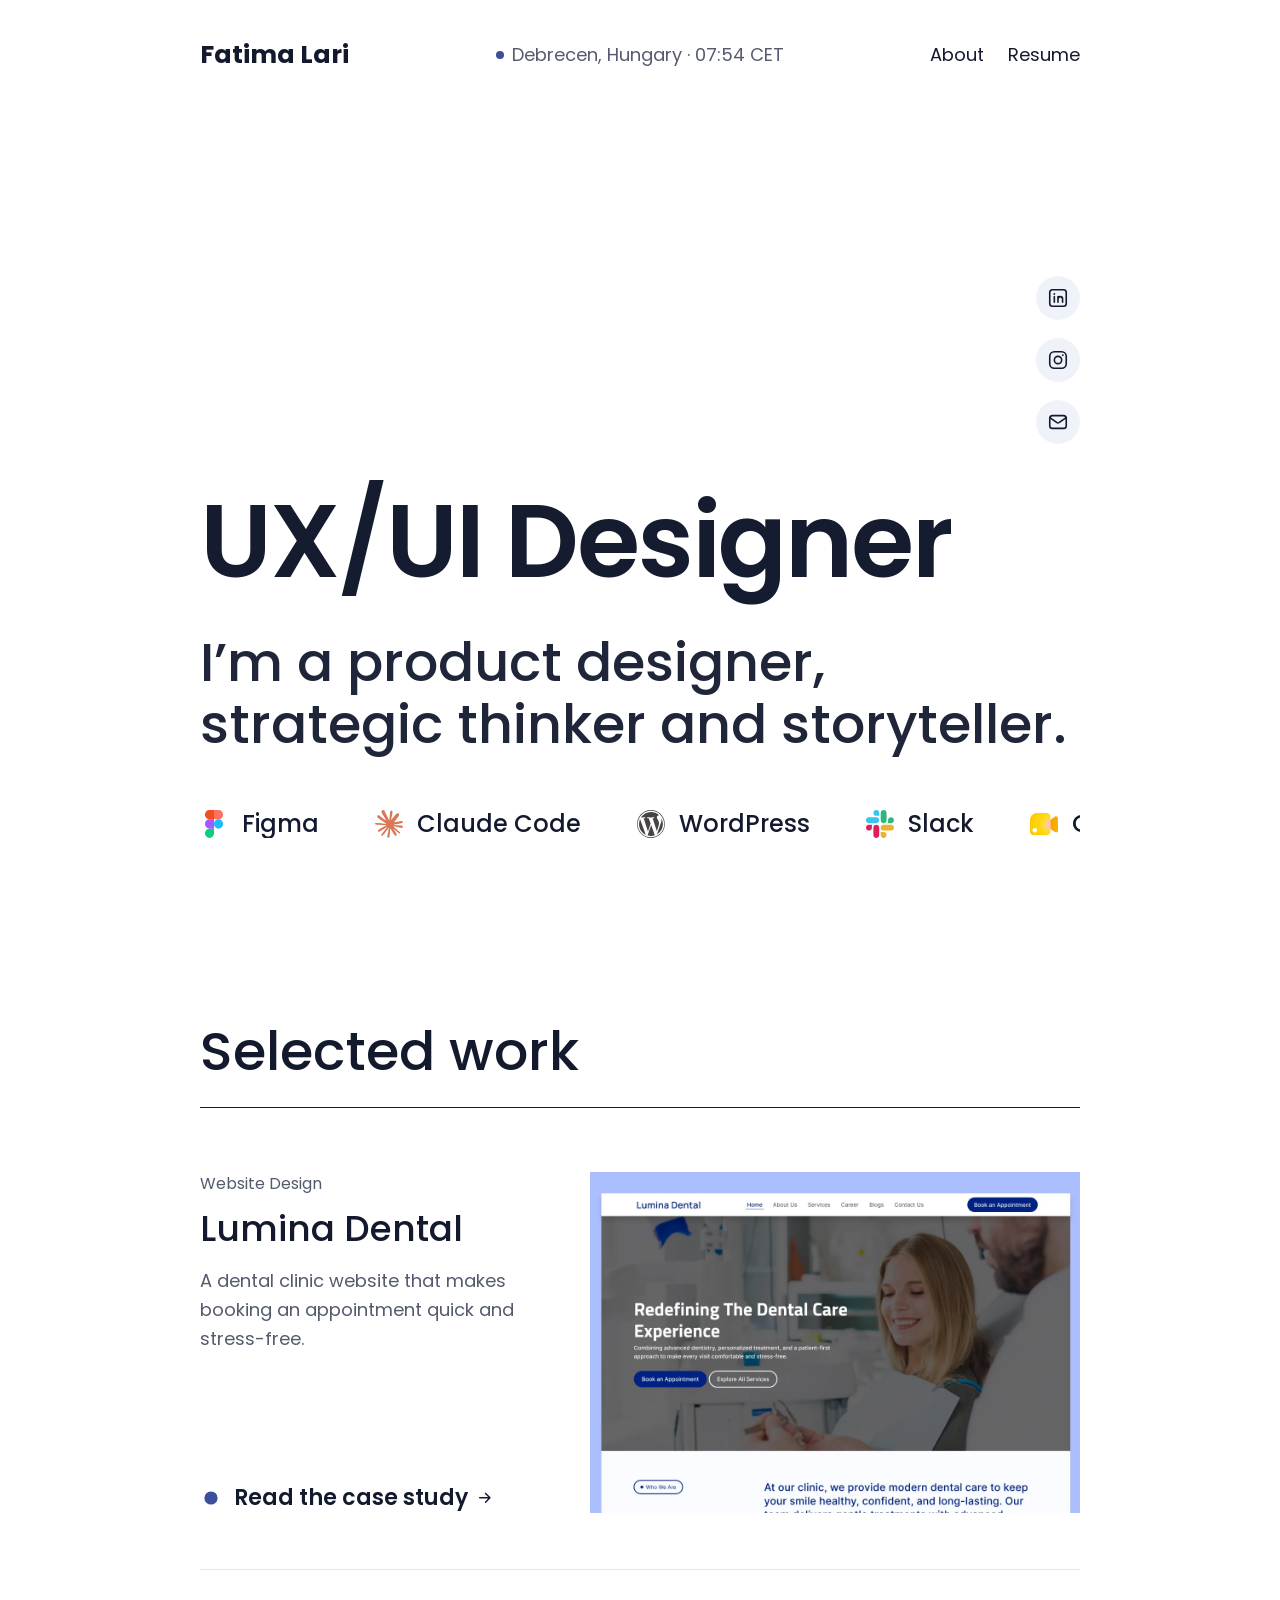
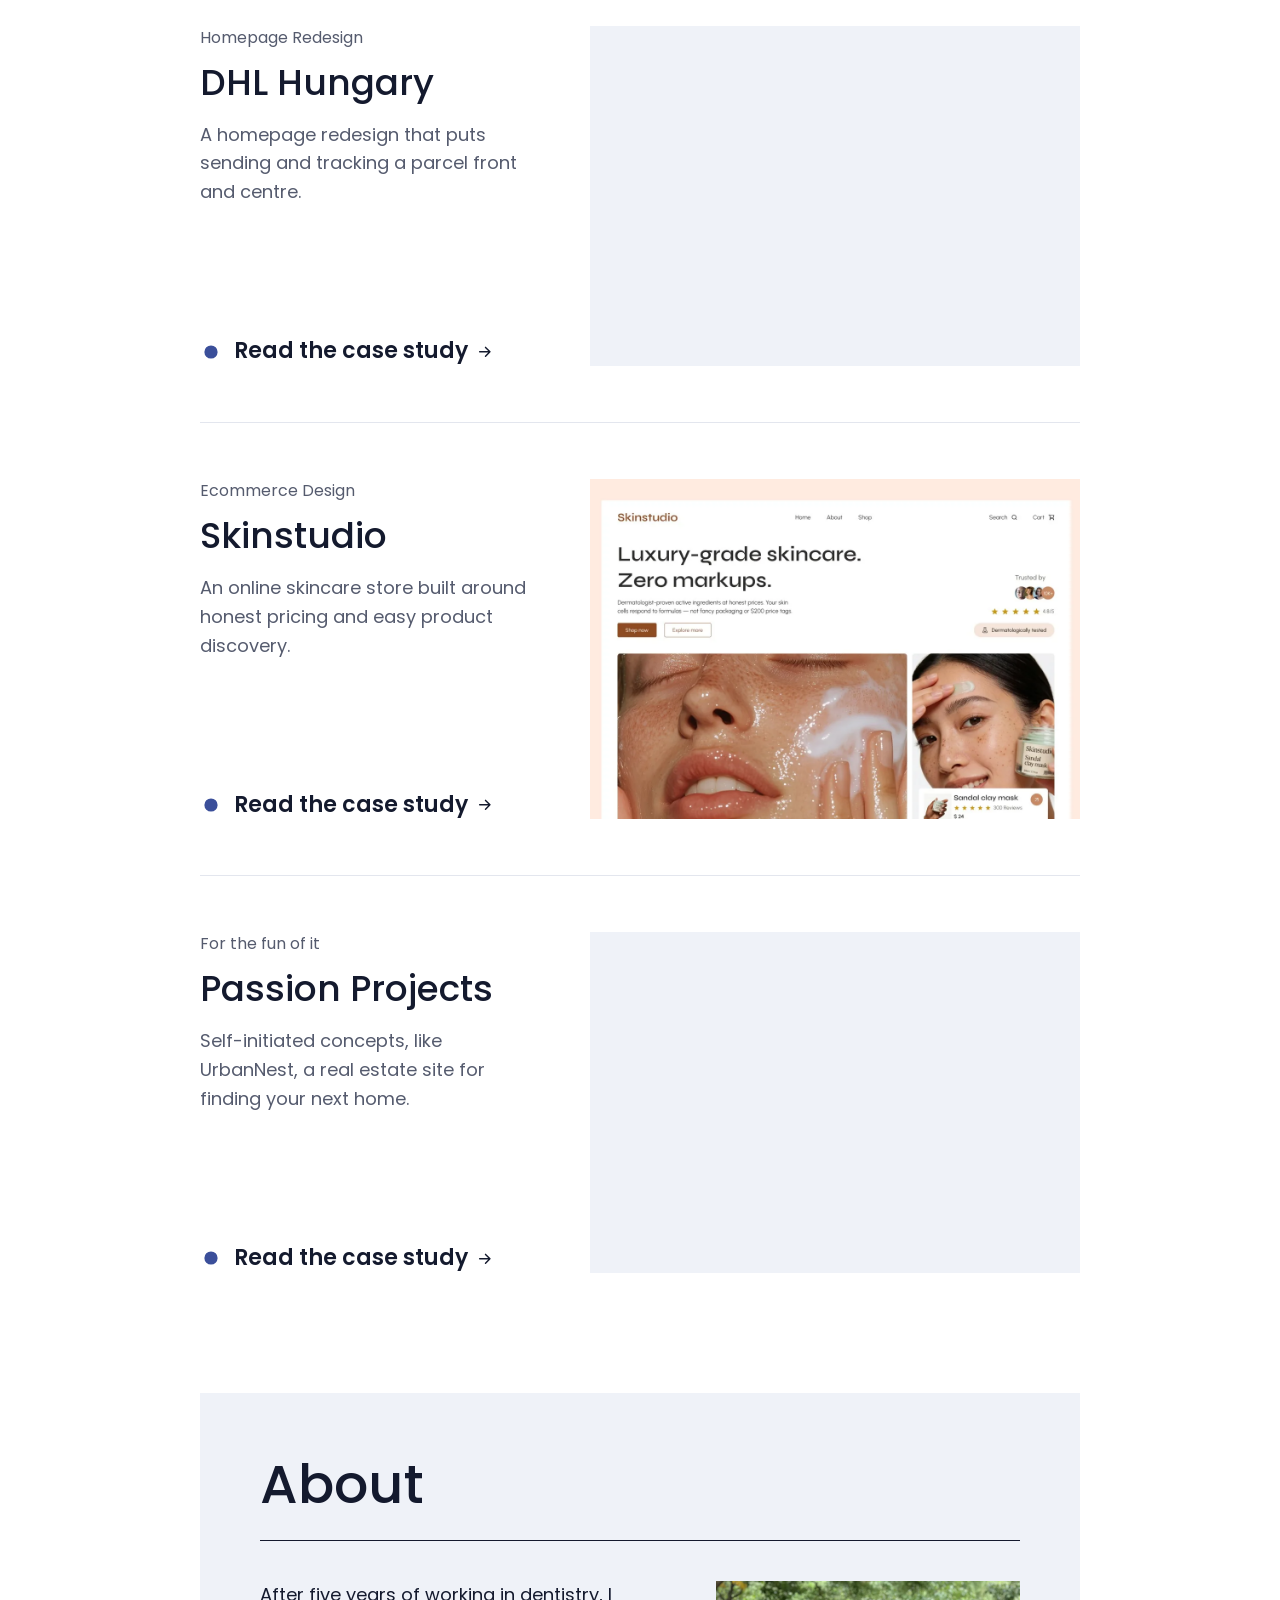
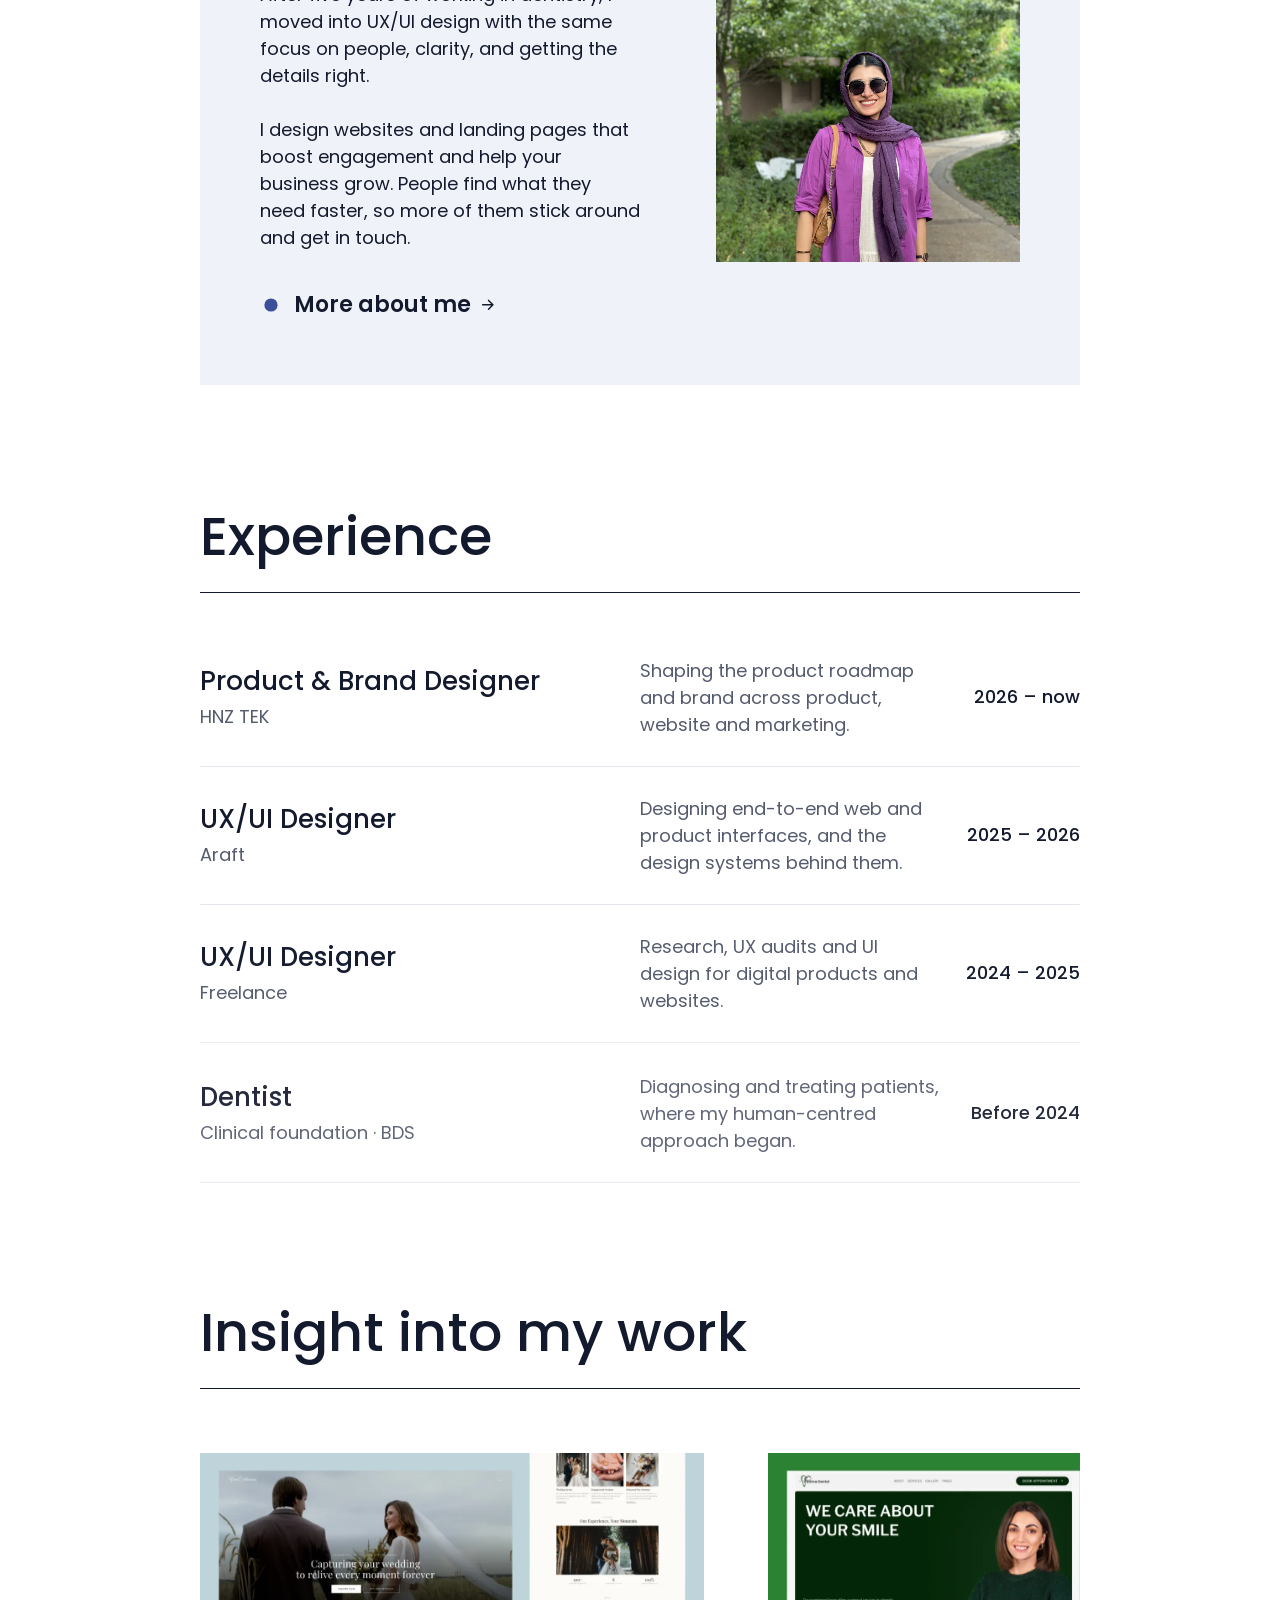
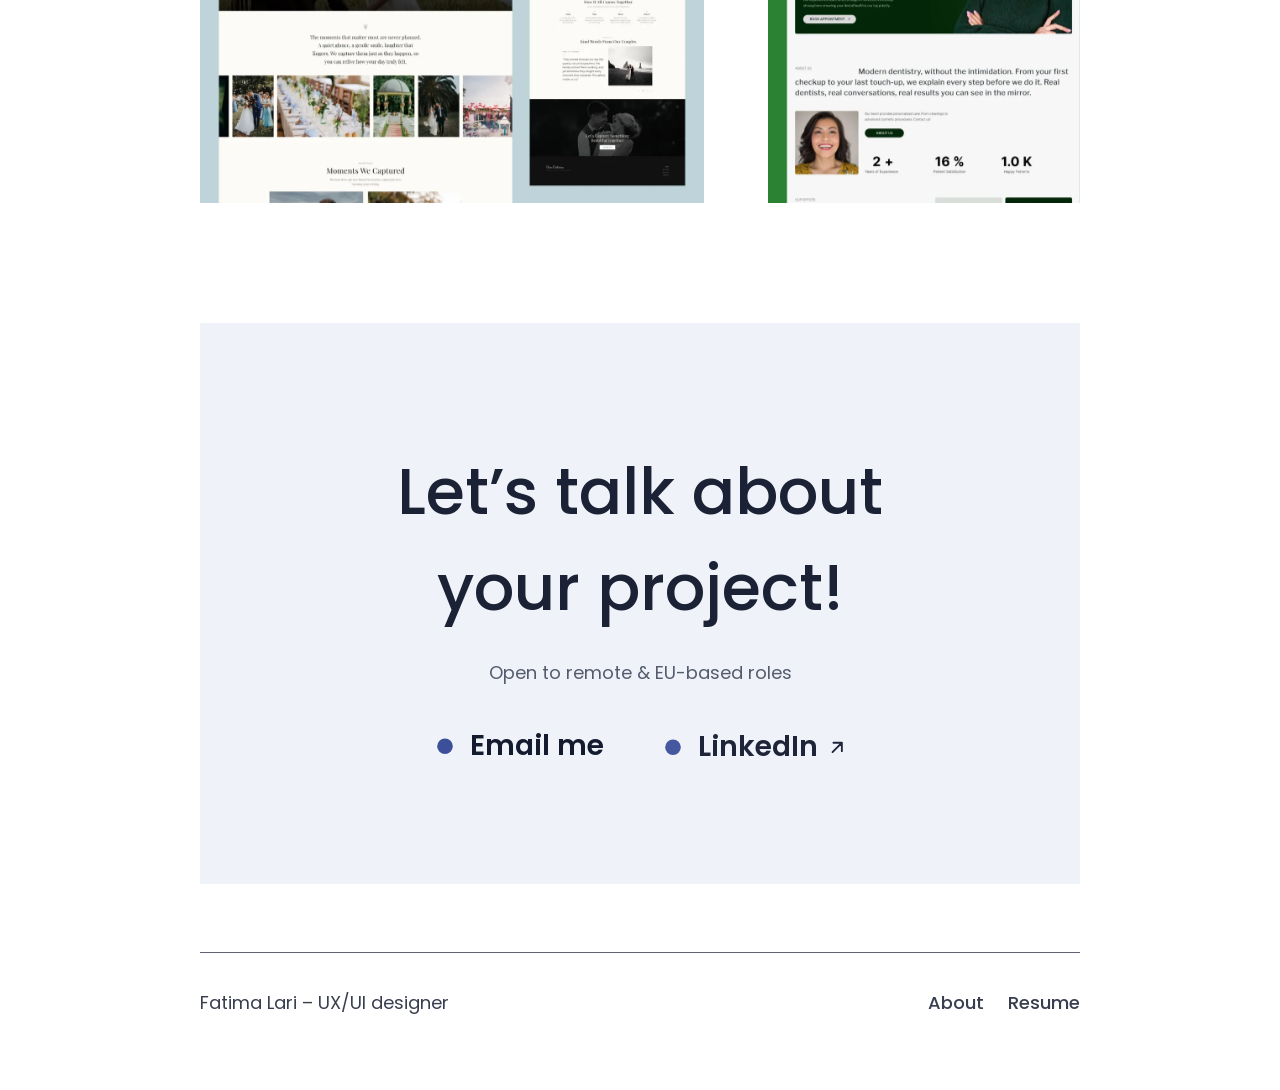
==== index.html @ 846fed4f "Calmer motion and clearer CTAs - Text animations removed: the two-colour block reveal is replaced by" ====
<!doctype html>
<html lang="en">
<head>
  <meta charset="utf-8">
  <meta name="viewport" content="width=device-width, initial-scale=1">
  <title>Fatima Lari — UX/UI Designer</title>
  <meta name="description" content="Fatima Lari is a UX/UI designer based in Debrecen, Hungary.">
  <link rel="preload" href="fonts/poppins-latin-500-normal.woff2" as="font" type="font/woff2" crossorigin>
  <link rel="stylesheet" href="css/tokens.css?v=101">
  <link rel="stylesheet" href="css/main.css?v=101">
  <script>
    /* Show the preloader once per visit, and never for reduced-motion users */
    (function () {
      var seen = false;
      try { seen = sessionStorage.getItem("preloader-seen") === "1"; } catch (e) {}
      var reduce = window.matchMedia("(prefers-reduced-motion: reduce)").matches;
      if (!seen && !reduce) document.documentElement.classList.add("is-loading");
      if (!reduce) document.documentElement.classList.add("motion");
    })();
    /* Lets iOS Safari show :active (tap) states */
    document.addEventListener("touchstart", function () {}, { passive: true });
  </script>
  <script src="js/preloader.js?v=101" defer></script>
  <script src="js/vendor/gsap.min.js?v=101" defer></script>
  <script src="js/vendor/ScrollTrigger.min.js?v=101" defer></script>
  <script src="js/motion.js?v=101" defer></script>
  <script src="js/social.js?v=101" defer></script>
  <script src="js/buttons.js?v=101" defer></script>
  <script src="js/clock.js?v=101" defer></script>
  <script src="js/menu.js?v=101" defer></script>
  <script src="js/header.js?v=101" defer></script>
</head>
<body>
  <div class="preloader" aria-hidden="true">
    <div class="preloader__center">
      <span class="preloader__title">Fatima Lari – <span class="nowrap">UX/UI Designer</span></span>
      <span class="preloader__count">0%</span>
    </div>
    <span class="preloader__bar"><span class="preloader__bar-fill"></span></span>
  </div>

  <header class="site-header">
    <a class="site-header__logo" href="./">Fatima Lari</a>
    <p class="site-header__loc"><span>Debrecen, Hungary<span class="js-local-time"></span></span></p>
    <nav class="site-header__nav" aria-label="Main">
      <a href="about.html">About</a>
      <a href="resume.html">Resume</a>
    </nav>
    <button class="menu-toggle" type="button" aria-expanded="false" aria-controls="menu-drawer" aria-label="Open menu">
      <span class="menu-toggle__bar"></span>
      <span class="menu-toggle__bar"></span>
    </button>
  </header>

  <!-- Phone menu: a drawer that slides in from the right (js/menu.js) -->
  <div class="drawer" id="menu-drawer" hidden>
    <div class="drawer__backdrop" data-close-menu></div>
    <div class="drawer__panel" role="dialog" aria-modal="true" aria-label="Menu">
      <button class="drawer__close" type="button" aria-label="Close menu" data-close-menu>
        <svg viewBox="0 0 24 24" fill="none" stroke="currentColor" stroke-width="1.75" stroke-linecap="round" aria-hidden="true"><path d="M6 6l12 12M18 6L6 18"/></svg>
      </button>
      <nav aria-label="Mobile">
        <ul class="drawer__links">
          <li><a href="about.html">About</a></li>
          <li><a href="resume.html">Resume</a></li>
        </ul>
      </nav>
    </div>
  </div>

  <main>
    <section class="hero" aria-label="Introduction">
      <div class="hero__content">
        <div class="hero__head">
          <h1 class="hero__title"><span class="visually-hidden">Fatima Lari, </span><span class="hero__line">UX/UI Designer</span></h1>
          <p class="hero__subtitle"><span class="hero__line">I’m a product designer, strategic thinker and storyteller.</span></p>
        </div>
        <!-- Tools strip: four identical groups scroll left in a loop
             (css/main.css); only the first is read by screen readers.
             Full-colour logos: SVG Logos via Iconify (CC0). -->
        <div class="tools">
          <div class="tools__track">
            <ul class="tools__group" aria-label="Tools I use">
              <li class="tools__item"><img class="tools__logo" src="images/logos/figma.svg" alt="" width="28" height="28">Figma</li>
              <li class="tools__item"><img class="tools__logo" src="images/logos/claude.svg" alt="" width="28" height="28">Claude Code</li>
              <li class="tools__item"><img class="tools__logo" src="images/logos/wordpress.svg" alt="" width="28" height="28">WordPress</li>
              <li class="tools__item"><img class="tools__logo" src="images/logos/slack.svg" alt="" width="28" height="28">Slack</li>
              <li class="tools__item"><img class="tools__logo" src="images/logos/google-meet.svg" alt="" width="28" height="28">Google Meet</li>
            </ul>
            <ul class="tools__group" aria-hidden="true">
              <li class="tools__item"><img class="tools__logo" src="images/logos/figma.svg" alt="" width="28" height="28">Figma</li>
              <li class="tools__item"><img class="tools__logo" src="images/logos/claude.svg" alt="" width="28" height="28">Claude Code</li>
              <li class="tools__item"><img class="tools__logo" src="images/logos/wordpress.svg" alt="" width="28" height="28">WordPress</li>
              <li class="tools__item"><img class="tools__logo" src="images/logos/slack.svg" alt="" width="28" height="28">Slack</li>
              <li class="tools__item"><img class="tools__logo" src="images/logos/google-meet.svg" alt="" width="28" height="28">Google Meet</li>
            </ul>
            <ul class="tools__group" aria-hidden="true">
              <li class="tools__item"><img class="tools__logo" src="images/logos/figma.svg" alt="" width="28" height="28">Figma</li>
              <li class="tools__item"><img class="tools__logo" src="images/logos/claude.svg" alt="" width="28" height="28">Claude Code</li>
              <li class="tools__item"><img class="tools__logo" src="images/logos/wordpress.svg" alt="" width="28" height="28">WordPress</li>
              <li class="tools__item"><img class="tools__logo" src="images/logos/slack.svg" alt="" width="28" height="28">Slack</li>
              <li class="tools__item"><img class="tools__logo" src="images/logos/google-meet.svg" alt="" width="28" height="28">Google Meet</li>
            </ul>
            <ul class="tools__group" aria-hidden="true">
              <li class="tools__item"><img class="tools__logo" src="images/logos/figma.svg" alt="" width="28" height="28">Figma</li>
              <li class="tools__item"><img class="tools__logo" src="images/logos/claude.svg" alt="" width="28" height="28">Claude Code</li>
              <li class="tools__item"><img class="tools__logo" src="images/logos/wordpress.svg" alt="" width="28" height="28">WordPress</li>
              <li class="tools__item"><img class="tools__logo" src="images/logos/slack.svg" alt="" width="28" height="28">Slack</li>
              <li class="tools__item"><img class="tools__logo" src="images/logos/google-meet.svg" alt="" width="28" height="28">Google Meet</li>
            </ul>
          </div>
        </div>
      </div>

      <!-- Social links: hover bubbles show the handle / address. On desktop, clicking the email icon
           copies the address in data-email. -->
      <ul class="social" aria-label="Social media">
        <li>
          <a class="social__link" href="https://www.linkedin.com/in/fatimalari" target="_blank" rel="noopener" aria-label="LinkedIn, linkedin.com/in/fatimalari">
            <svg viewBox="0 0 24 24" fill="none" stroke="currentColor" stroke-width="1.75" stroke-linecap="round" stroke-linejoin="round" aria-hidden="true">
              <rect x="3" y="3" width="18" height="18" rx="3"/>
              <path d="M8 10.5v6"/>
              <circle cx="8" cy="7.6" r="1" fill="currentColor" stroke="none"/>
              <path d="M12 16.5v-6M12 13.5c0-1.7 1.1-3 2.5-3s2.5 1 2.5 2.75v3.25"/>
            </svg>
          </a>
          <span class="social__bubble" aria-hidden="true">linkedin.com/in/fatimalari</span>
        </li>
        <li>
          <a class="social__link" href="https://www.instagram.com/uxui.fatima" target="_blank" rel="noopener" aria-label="Instagram, @uxui.fatima">
            <svg viewBox="0 0 24 24" fill="none" stroke="currentColor" stroke-width="1.75" stroke-linecap="round" stroke-linejoin="round" aria-hidden="true">
              <rect x="3" y="3" width="18" height="18" rx="5"/>
              <circle cx="12" cy="12" r="4"/>
              <circle cx="17.25" cy="6.75" r="1" fill="currentColor" stroke="none"/>
            </svg>
          </a>
          <span class="social__bubble" aria-hidden="true">@uxui.fatima</span>
        </li>
        <li>
          <a class="social__link" href="mailto:fatima.lari07@gmail.com" data-email="fatima.lari07@gmail.com" aria-label="Email, fatima.lari07@gmail.com">
            <svg viewBox="0 0 24 24" fill="none" stroke="currentColor" stroke-width="1.75" stroke-linecap="round" stroke-linejoin="round" aria-hidden="true">
              <rect x="3" y="5" width="18" height="14" rx="3"/>
              <path d="m3.5 7.5 7.4 5.2a2 2 0 0 0 2.2 0l7.4-5.2"/>
            </svg>
          </a>
          <span class="social__bubble" aria-hidden="true">fatima.lari07@gmail.com</span>
        </li>
      </ul>

      <!-- Phones: the header has no room, so the location sits under the icons -->
      <p class="hero__loc"><span>Debrecen, Hungary<span class="js-local-time"></span></span></p>
    </section>

    <section class="section work" id="work" aria-labelledby="work-title">
      <h2 class="section-title" id="work-title">Selected work</h2>

      <!-- One project per row: text on the left, cover on the right, thin
           lines between rows. TODO: point each card at its case study. -->
      <ul class="work__list">
        <li class="work__item">
          <a class="work-card" href="#">
            <div class="work-card__text">
              <p class="work-card__category">Website Design</p>
              <h3 class="work-card__title">Lumina Dental</h3>
              <p class="work-card__desc">A dental clinic website that makes booking an appointment quick and stress-free.</p>
              <span class="button work-card__cta"><span class="button__dot" aria-hidden="true"></span><span class="button__label">Read the case study</span><svg class="button__arrow" viewBox="0 0 24 24" fill="none" stroke="currentColor" stroke-width="2" stroke-linecap="round" stroke-linejoin="round" aria-hidden="true"><path d="M5 12h14M13 6l6 6-6 6"/></svg></span>
            </div>
            <div class="work-card__media">
              <picture>
                <source srcset="images/projects/lumina-dental.webp" type="image/webp">
                <img src="images/projects/lumina-dental.jpg" width="1200" height="800" loading="lazy" decoding="async"
                     alt="Lumina Dental website: “Redefining the dental care experience” hero with a smiling patient at the dentist">
              </picture>
            </div>
          </a>
        </li>
        <li class="work__item">
          <a class="work-card" href="#">
            <div class="work-card__text">
              <p class="work-card__category">Homepage Redesign</p>
              <h3 class="work-card__title">DHL Hungary</h3>
              <p class="work-card__desc">A homepage redesign that puts sending and tracking a parcel front and centre.</p>
              <span class="button work-card__cta"><span class="button__dot" aria-hidden="true"></span><span class="button__label">Read the case study</span><svg class="button__arrow" viewBox="0 0 24 24" fill="none" stroke="currentColor" stroke-width="2" stroke-linecap="round" stroke-linejoin="round" aria-hidden="true"><path d="M5 12h14M13 6l6 6-6 6"/></svg></span>
            </div>
            <div class="work-card__media">
              <picture>
                <source srcset="images/projects/dhl-hungary.webp" type="image/webp">
                <img src="images/projects/dhl-hungary.jpg" width="1200" height="800" loading="lazy" decoding="async"
                     alt="DHL Hungary homepage redesign: “Send it anywhere. Track it everywhere.” with a tracking field over a DHL van">
              </picture>
            </div>
          </a>
        </li>
        <li class="work__item">
          <a class="work-card" href="#">
            <div class="work-card__text">
              <p class="work-card__category">Ecommerce Design</p>
              <h3 class="work-card__title">Skinstudio</h3>
              <p class="work-card__desc">An online skincare store built around honest pricing and easy product discovery.</p>
              <span class="button work-card__cta"><span class="button__dot" aria-hidden="true"></span><span class="button__label">Read the case study</span><svg class="button__arrow" viewBox="0 0 24 24" fill="none" stroke="currentColor" stroke-width="2" stroke-linecap="round" stroke-linejoin="round" aria-hidden="true"><path d="M5 12h14M13 6l6 6-6 6"/></svg></span>
            </div>
            <div class="work-card__media">
              <picture>
                <source srcset="images/projects/skinstudio.webp" type="image/webp">
                <img src="images/projects/skinstudio.jpg" width="1200" height="800" loading="lazy" decoding="async"
                     alt="Skinstudio skincare ecommerce homepage: “Luxury-grade skincare. Zero markups.” with product photography">
              </picture>
            </div>
          </a>
        </li>
        <li class="work__item">
          <a class="work-card" href="#">
            <div class="work-card__text">
              <p class="work-card__category">For the fun of it</p>
              <h3 class="work-card__title">Passion Projects</h3>
              <p class="work-card__desc">Self-initiated concepts, like UrbanNest, a real estate site for finding your next home.</p>
              <span class="button work-card__cta"><span class="button__dot" aria-hidden="true"></span><span class="button__label">Read the case study</span><svg class="button__arrow" viewBox="0 0 24 24" fill="none" stroke="currentColor" stroke-width="2" stroke-linecap="round" stroke-linejoin="round" aria-hidden="true"><path d="M5 12h14M13 6l6 6-6 6"/></svg></span>
            </div>
            <div class="work-card__media">
              <picture>
                <source srcset="images/projects/passion-projects.webp" type="image/webp">
                <img src="images/projects/passion-projects.jpg" width="1600" height="1111" loading="lazy" decoding="async"
                     alt="UrbanNest real estate website: homepage with property search, and inner pages with team, FAQ and footer">
              </picture>
            </div>
          </a>
        </li>
      </ul>
    </section>

    <section class="section about" id="about" aria-labelledby="about-title">
      <div class="about__panel">
        <h2 class="section-title" id="about-title">About</h2>

        <div class="about__grid">
          <div class="about__text">
            <p>After five years of working in dentistry, I moved into UX/UI design with the same focus on people, clarity, and getting the details right.</p>
            <p>I design websites and landing pages that boost engagement and help your business grow. People find what they need faster, so more of them stick around and get in touch.</p>
            <a class="button" href="about.html"><span class="button__dot" aria-hidden="true"></span><span class="button__label">More about me</span><svg class="button__arrow" viewBox="0 0 24 24" fill="none" stroke="currentColor" stroke-width="2" stroke-linecap="round" stroke-linejoin="round" aria-hidden="true"><path d="M5 12h14M13 6l6 6-6 6"/></svg></a>
          </div>
          <div class="about__media">
            <picture>
              <source srcset="images/about/fatima-lari.webp" type="image/webp">
              <img src="images/about/fatima-lari.jpg" width="1200" height="1600" loading="lazy" decoding="async"
                   alt="Fatima Lari smiling in sunglasses, a purple shirt and a headscarf, on a leafy garden path">
            </picture>
          </div>
        </div>
      </div>
    </section>

    <section class="section experience" id="experience" aria-labelledby="experience-title">
      <h2 class="section-title" id="experience-title">Experience</h2>

      <!-- One row per role: role and company, a one-line summary, years.
           TODO: real years for Dentist -->
      <ol class="experience__list">
        <li class="experience-row">
          <div>
            <h3 class="experience-row__role">Product &amp; Brand Designer</h3>
            <p class="experience-row__company">HNZ TEK</p>
          </div>
          <p class="experience-row__desc">Shaping the product roadmap and brand across product, website and marketing.</p>
          <p class="experience-row__date">2026 – now</p>
        </li>
        <li class="experience-row">
          <div>
            <h3 class="experience-row__role">UX/UI Designer</h3>
            <p class="experience-row__company">Araft</p>
          </div>
          <p class="experience-row__desc">Designing end-to-end web and product interfaces, and the design systems behind them.</p>
          <p class="experience-row__date">2025 – 2026</p>
        </li>
        <li class="experience-row">
          <div>
            <h3 class="experience-row__role">UX/UI Designer</h3>
            <p class="experience-row__company">Freelance</p>
          </div>
          <p class="experience-row__desc">Research, UX audits and UI design for digital products and websites.</p>
          <p class="experience-row__date">2024 – 2025</p>
        </li>
        <li class="experience-row">
          <div>
            <h3 class="experience-row__role">Dentist</h3>
            <p class="experience-row__company">Clinical foundation · BDS</p>
          </div>
          <p class="experience-row__desc">Diagnosing and treating patients, where my human-centred approach began.</p>
          <p class="experience-row__date">Before 2024</p>
        </li>
      </ol>
    </section>

    <section class="section insights" id="insights" aria-labelledby="insights-title">
      <h2 class="section-title" id="insights-title">Insight into my work</h2>

      <!-- Marquee: the second group repeats the first so the loop is seamless;
           keep both groups identical (the copy has empty alt text). -->
      <div class="marquee">
        <div class="marquee__track">
          <ul class="marquee__group">
            <li class="marquee__item">
              <picture>
                <source srcset="images/insights/vow-collections.webp" type="image/webp">
                <img src="images/insights/vow-collections.jpg" width="1200" height="833" loading="lazy" decoding="async" alt="Vow Collections wedding photography website: hero, gallery strip and services">
              </picture>
            </li>
            <li class="marquee__item">
              <picture>
                <source srcset="images/insights/fatima-dental.webp" type="image/webp">
                <img src="images/insights/fatima-dental.jpg" width="1200" height="833" loading="lazy" decoding="async" alt="Fatima Dental clinic website: “We care about your smile” hero, about, FAQ and booking form">
              </picture>
            </li>
            <li class="marquee__item">
              <picture>
                <source srcset="images/insights/jorneo.webp" type="image/webp">
                <img src="images/insights/jorneo.jpg" width="1200" height="833" loading="lazy" decoding="async" alt="Jorneo travel website: “Skardu awaits” mountain hero, packages, testimonials and FAQ">
              </picture>
            </li>
            <li class="marquee__item">
              <picture>
                <source srcset="images/insights/solera.webp" type="image/webp">
                <img src="images/insights/solera.jpg" width="1200" height="833" loading="lazy" decoding="async" alt="Solera solar energy website: hero, stats, features and newsletter footer">
              </picture>
            </li>
          </ul>
          <ul class="marquee__group" aria-hidden="true">
            <li class="marquee__item">
              <picture>
                <source srcset="images/insights/vow-collections.webp" type="image/webp">
                <img src="images/insights/vow-collections.jpg" width="1200" height="833" loading="lazy" decoding="async" alt="">
              </picture>
            </li>
            <li class="marquee__item">
              <picture>
                <source srcset="images/insights/fatima-dental.webp" type="image/webp">
                <img src="images/insights/fatima-dental.jpg" width="1200" height="833" loading="lazy" decoding="async" alt="">
              </picture>
            </li>
            <li class="marquee__item">
              <picture>
                <source srcset="images/insights/jorneo.webp" type="image/webp">
                <img src="images/insights/jorneo.jpg" width="1200" height="833" loading="lazy" decoding="async" alt="">
              </picture>
            </li>
            <li class="marquee__item">
              <picture>
                <source srcset="images/insights/solera.webp" type="image/webp">
                <img src="images/insights/solera.jpg" width="1200" height="833" loading="lazy" decoding="async" alt="">
              </picture>
            </li>
          </ul>
        </div>
      </div>
    </section>
  </main>

  <footer class="site-footer" id="contact">
    <div class="site-footer__panel">
      <div class="contact">
        <h2 class="contact__title">Let’s talk about <span class="nowrap">your project!</span></h2>
        <p class="contact__note">Open to remote &amp; EU-based roles</p>
        <div class="contact__actions">
          <a class="button" href="mailto:fatima.lari07@gmail.com"><span class="button__dot" aria-hidden="true"></span><span class="button__label">Email me</span></a>
          <a class="button" href="https://www.linkedin.com/in/fatimalari" target="_blank" rel="noopener"><span class="button__dot" aria-hidden="true"></span><span class="button__label">LinkedIn</span><svg class="button__arrow button__arrow--out" viewBox="0 0 24 24" fill="none" stroke="currentColor" stroke-width="2" stroke-linecap="round" stroke-linejoin="round" aria-hidden="true"><path d="M7 17L17 7M8 7h9v9"/></svg></a>
        </div>
      </div>
    </div>

    <div class="site-footer__bar">
      <p class="site-footer__name">Fatima Lari – UX/UI designer</p>
      <nav class="site-footer__nav" aria-label="Footer">
        <a href="about.html">About</a>
        <a href="resume.html">Resume</a>
      </nav>
    </div>
  </footer>
</body>
</html>
---- css/tokens.css ----
/* Design tokens — Fatima Lari portfolio */

/* Poppins, self-hosted (SIL OFL, see fonts/OFL.txt) */
@font-face { font-family: "Poppins"; font-style: normal; font-weight: 400; font-display: swap; src: url("../fonts/poppins-latin-400-normal.woff2") format("woff2"); }
@font-face { font-family: "Poppins"; font-style: normal; font-weight: 500; font-display: swap; src: url("../fonts/poppins-latin-500-normal.woff2") format("woff2"); }
@font-face { font-family: "Poppins"; font-style: normal; font-weight: 600; font-display: swap; src: url("../fonts/poppins-latin-600-normal.woff2") format("woff2"); }
@font-face { font-family: "Poppins"; font-style: normal; font-weight: 700; font-display: swap; src: url("../fonts/poppins-latin-700-normal.woff2") format("woff2"); }
:root {
  /* Colour */
  --color-primary: #ffffff;        /* main background */
  --color-secondary: #eff2f8;      /* alternate section / card background (pale navy tint) */
  --color-accent: #3b4f9a;         /* brand accent (ink navy): dots, fills, highlights */
  --color-accent-strong: #1e2a5a;  /* deep ink navy for text, links and bubbles (13.7:1 on white) */
  --color-text: #141a2e;           /* headings & primary text (navy-tinted near-black) */
  --color-text-muted: #555b6e;     /* secondary text (6.8:1 on white) */
  --color-border: #e3e6ee;

  /* Typography */
  --font-family: "Poppins", system-ui, -apple-system, "Segoe UI", sans-serif;
  --weight-regular: 400;
  --weight-medium: 500;
  --weight-semibold: 600;
  --weight-bold: 700;

  --h1-size: 40px;
  --h2-size: 34px;
  --h3-size: 26px;
  --text-primary-size: 17px;
  --text-secondary-size: 15px;
  --label-size: 14px;

  /* Layout */
  --container-max: 1280px;
  --gutter: 16px;
  --measure: 65ch;
}

@media (min-width: 768px) {
  :root {
    --h1-size: 64px;
    --h2-size: 54px;
    --h3-size: 36px;
    --text-primary-size: 18px;
    --text-secondary-size: 16px;
    --gutter: 80px;
  }
}

/* Desktop: 200px side margins across the homepage. The content stops
   growing at 1360px wide (from a 1760px screen up), so on big monitors it
   stays centred and the margins widen instead. */
@media (min-width: 1200px) {
  :root {
    --content-max: 1360px;
    --gutter: max(200px, (100vw - var(--content-max)) / 2);
  }
}

/* Base type styles */
body {
  margin: 0;
  background: var(--color-primary);
  color: var(--color-text);
  font-family: var(--font-family);
  font-size: var(--text-primary-size);
  font-weight: var(--weight-regular);
  line-height: 1.6;
  -webkit-font-smoothing: antialiased;
}

h1, .h1 { font-size: var(--h1-size); font-weight: var(--weight-medium); line-height: 1.1;  letter-spacing: 0; margin: 0; }
h2, .h2 { font-size: var(--h2-size); font-weight: var(--weight-medium); line-height: 1.15; letter-spacing: 0; margin: 0; }
h3, .h3 { font-size: var(--h3-size); font-weight: var(--weight-medium); line-height: 1.25; letter-spacing: 0; margin: 0; }

.text-secondary {
  font-size: var(--text-secondary-size);
  line-height: 1.55;
  color: var(--color-text-muted);
}

.label {
  font-size: var(--label-size);
  font-weight: var(--weight-medium);
  text-transform: uppercase;
  letter-spacing: 0.08em;
}

a { color: var(--color-accent-strong); }
::selection { background: var(--color-accent); color: #fff; }
---- css/main.css ----
*, *::before, *::after { box-sizing: border-box; }

/* Header */
/* Fixed header (js/header.js): at the top of the page it sits on the
   hero as before; scrolling down past the top slides it away, scrolling
   up brings it back on a white bar so the nav is always one flick away */
.site-header {
  position: fixed;
  inset: 0 0 auto;
  z-index: 50;
  display: flex;
  align-items: center;
  justify-content: space-between;
  padding: 42px var(--gutter);
  background: transparent;
  transition: transform 0.4s cubic-bezier(0.22, 1, 0.36, 1),
              padding 0.3s ease, background-color 0.3s ease, box-shadow 0.3s ease;
}

.site-header.is-scrolled {
  padding-top: 20px;
  padding-bottom: 20px;
  background: var(--color-primary);
  box-shadow: 0 1px 0 var(--color-border);
}

.site-header.is-hidden { transform: translateY(-100%); }

@media (prefers-reduced-motion: reduce) {
  .site-header { transition: none; }
}

.site-header__logo {
  font-size: 25px;
  font-weight: var(--weight-bold);
  line-height: 1;
  color: var(--color-text);
  text-decoration: none;
}

/* Location (and local time, js/clock.js) centred in the header */
.site-header__loc {
  position: absolute;
  left: 50%;
  transform: translateX(-50%);
  display: flex;
  align-items: center;
  gap: 8px;
  margin: 0;
  font-size: var(--text-primary-size);
  line-height: 1;
  white-space: nowrap;
  color: var(--color-text-muted);
}

.site-header__loc::before,
.hero__loc::before {
  content: "";
  flex: none;
  width: 8px;
  height: 8px;
  border-radius: 50%;
  background: var(--color-accent);
}

.hero__loc { display: none; }

.site-header__nav {
  display: flex;
  gap: 24px;
}

.site-header__nav a {
  position: relative; /* holds the hover underline */
  display: inline-block;
  font-size: var(--text-primary-size);
  line-height: 1;
  color: var(--color-text);
  text-decoration: none;
}

/* Hover / focus: a navy line slides in under the link from left to
   right, like the buttons; the text itself doesn't change */
.site-header__nav a::after {
  content: "";
  position: absolute;
  left: 0;
  right: 0;
  bottom: -6px;
  height: 2px;
  background: var(--color-accent-strong);
  transform: scaleX(0);
  transform-origin: left center;
  transition: transform 0.45s cubic-bezier(0.22, 1, 0.36, 1);
}

.site-header__nav a:focus-visible::after,
.site-header__nav a[aria-current="page"]::after { transform: scaleX(1); }

@media (hover: hover) {
  .site-header__nav a:hover::after { transform: scaleX(1); }
}


.site-header a:focus-visible {
  outline: 2px solid var(--color-accent);
  outline-offset: 4px;
  border-radius: 2px;
}

/* Phone menu button (two lines) and the drawer it opens */
.menu-toggle {
  display: none;
  flex-direction: column;
  justify-content: center;
  align-items: flex-end;
  gap: 6px;
  width: 44px;
  height: 44px;
  margin-right: -10px; /* the bars line up with the page margin */
  padding: 10px;
  border: 0;
  background: none;
  color: var(--color-text);
  cursor: pointer;
  -webkit-tap-highlight-color: transparent;
}

.menu-toggle__bar {
  display: block;
  width: 24px;
  height: 2px;
  border-radius: 2px;
  background: currentColor;
}

.menu-toggle__bar + .menu-toggle__bar { width: 16px; }

.menu-toggle:focus-visible,
.drawer__close:focus-visible,
.drawer__links a:focus-visible {
  outline: 2px solid var(--color-accent);
  outline-offset: 2px;
  border-radius: 2px;
}

.drawer {
  position: fixed;
  inset: 0;
  z-index: 100;
}

.drawer[hidden] { display: none; }

.drawer__backdrop {
  position: absolute;
  inset: 0;
  background: rgba(20, 26, 46, 0.4);
  opacity: 0;
  transition: opacity 0.3s ease;
}

.drawer__panel {
  position: absolute;
  top: 0;
  right: 0;
  bottom: 0;
  display: flex;
  flex-direction: column;
  width: min(80vw, 340px);
  padding: 14px var(--gutter) 40px 32px;
  background: var(--color-primary);
  transform: translateX(100%);
  transition: transform 0.4s cubic-bezier(0.22, 1, 0.36, 1);
}

.drawer.is-open .drawer__backdrop { opacity: 1; }
.drawer.is-open .drawer__panel { transform: none; }

.drawer__close {
  align-self: flex-end;
  display: grid;
  place-items: center;
  width: 44px;
  height: 44px;
  margin-right: -10px;
  padding: 0;
  border: 0;
  background: none;
  color: var(--color-text);
  cursor: pointer;
}

.drawer__close svg { width: 24px; height: 24px; }

.drawer__links {
  display: flex;
  flex-direction: column;
  gap: 20px;
  margin: 48px 0 0;
  padding: 0;
  list-style: none;
}

.drawer__links a {
  font-size: var(--h2-size);
  font-weight: var(--weight-medium);
  line-height: 1.15;
  color: var(--color-text);
  text-decoration: none;
}

.drawer__links a[aria-current="page"],
.drawer__links a:active { color: var(--color-accent-strong); }

html.menu-open { overflow: hidden; } /* no page scrolling behind the drawer */

@media (prefers-reduced-motion: reduce) {
  .drawer__backdrop,
  .drawer__panel { transition: none; }
}

/* Hero */
.hero {
  position: relative;
  min-height: 100vh;
  min-height: 100svh;
  display: flex;
  align-items: flex-end;
  padding: 120px var(--gutter) 62px;
}

.hero__content { flex: 1; min-width: 0; } /* lets the tools strip clip instead of widening the page */

/* Big display title, then a subtitle in the section-heading style (H2) */
.hero__head {
  display: flex;
  flex-wrap: wrap;
  align-items: flex-end;
  justify-content: space-between;
  gap: 32px;
}

.hero__title {
  flex: 0 0 100%;
  margin: 0;
  /* up to 128px, scaled down so it stays on one line and clear of the
     social icons on the right (desktop) */
  font-size: min(128px, calc((100vw - 2 * var(--gutter) - var(--title-clear, 120px)) / 7.4));
  font-weight: var(--weight-semibold);
  line-height: 1.1;
  letter-spacing: -0.02em;
}

.hero__subtitle {
  max-width: 17.5em; /* wraps after "strategic", as in the design */
  margin: 0;
  font-size: var(--h2-size);
  font-weight: var(--weight-medium);
  line-height: 1.15;
}

.hero__line { display: block; }

/* Tools strip under the headline: logos and names scrolling left in a
   loop. The track holds four identical groups, so moving it a quarter of
   its width lands exactly where it started. Like the Insights marquee,
   it is clipped exactly at the page margins. */
.tools {
  --tools-gap: 56px;
  margin-top: 56px;
  overflow: hidden;
}

.tools__track {
  display: flex;
  width: max-content;
  animation: tools-scroll 24s linear infinite;
}

.tools__group {
  display: flex;
  gap: var(--tools-gap);
  margin: 0;
  padding: 0 var(--tools-gap) 0 0; /* even gap where the groups meet */
  list-style: none;
}

.tools__item {
  display: flex;
  align-items: center;
  gap: 14px;
  font-size: 24px;
  font-weight: var(--weight-medium);
  line-height: 1;
  white-space: nowrap;
  color: var(--color-text);
}

/* the brands' full-colour logos */
.tools__logo {
  flex: none;
  width: 28px;
  height: 28px;
  object-fit: contain;
}

@keyframes tools-scroll {
  to { transform: translateX(-25%); }
}

/* No auto-motion for people who turn animations off: one static row */
@media (prefers-reduced-motion: reduce) {
  .tools__track { width: auto; animation: none; }
  .tools__group { flex-wrap: wrap; row-gap: 20px; padding: 0; }
  .tools__group[aria-hidden="true"] { display: none; }
}

@media (max-width: 767px) {
  .tools { --tools-gap: 36px; margin-top: 32px; }
  .tools__item { gap: 10px; font-size: 18px; }
  .tools__logo { width: 22px; height: 22px; }
}

/* Social links: outline logos in 44px secondary-colour circles stacked on the right, centred at 40% of the hero */
.social {
  --tile: 44px;
  --tile-gap: 18px;
  position: absolute;
  right: var(--gutter);
  top: calc(40% - (3 * var(--tile) + 2 * var(--tile-gap)) / 2); /* 3 circles */
  display: flex;
  flex-direction: column;
  gap: var(--tile-gap);
  margin: 0;
  padding: 0;
  list-style: none;
}

.social__link {
  display: grid;
  place-items: center;
  width: var(--tile);
  height: var(--tile);
  color: var(--color-text);
  background: var(--color-secondary);
  border-radius: 50%;
  -webkit-tap-highlight-color: transparent;
  transition: color 0.2s ease, background-color 0.2s ease;
}

.social__link svg {
  display: block;
  width: var(--glyph, 22px);
  height: var(--glyph, 22px);
  stroke-width: var(--glyph-stroke, 1.75);
}

/* Purple on hover (desktop) and while tapped (touch screens) */
.social__link:active,
.social__link:focus-visible {
  color: #fff;
  background: var(--color-accent);
}

@media (hover: hover) {
  .social__link:hover {
    color: #fff;
    background: var(--color-accent);
  }
}

.social__link:focus-visible {
  outline: 2px solid var(--color-accent-strong);
  outline-offset: 3px;
}

/* Speech bubble with the handle / address, opening to the left of the
   circle on hover or keyboard focus (desktop only; on touch screens a
   tap simply opens the link) */
.social li { position: relative; }

.social__bubble { display: none; }

@media (hover: hover) and (min-width: 768px) {
  .social__bubble {
    position: absolute;
    top: 50%;
    right: calc(100% + 14px);
    display: block;
    padding: 9px 14px;
    border-radius: 10px;
    background: var(--color-accent-strong); /* white text at 6:1 contrast */
    color: #fff;
    font-size: 14px;
    font-weight: var(--weight-medium);
    line-height: 1.2;
    white-space: nowrap;
    pointer-events: none;
    opacity: 0;
    transform: translate(8px, -50%) scale(0.96);
    transform-origin: right center;
    transition: opacity 0.2s ease, transform 0.25s cubic-bezier(0.22, 1, 0.36, 1);
  }

  /* the bubble's tail, pointing at the circle */
  .social__bubble::after {
    content: "";
    position: absolute;
    top: 50%;
    left: 100%;
    margin-top: -6px;
    border: 6px solid transparent;
    border-left-color: var(--color-accent-strong);
  }

  /* a short delay so passing the mouse over the stack doesn't flash every
     bubble; closing is instant. .is-copied keeps it open for "Copied!" */
  .social__link:hover + .social__bubble,
  .social__link:focus-visible + .social__bubble,
  .is-copied .social__bubble {
    opacity: 1;
    transform: translate(0, -50%) scale(1);
    transition-delay: 0.1s;
  }
}

@media (prefers-reduced-motion: reduce) {
  .social__bubble { transition: opacity 0.2s ease; }
}

/* Hidden from view, still read by screen readers */
.visually-hidden {
  position: absolute;
  width: 1px;
  height: 1px;
  overflow: hidden;
  clip-path: inset(50%);
  white-space: nowrap;
}

@media (max-width: 767px) {
  .site-header { padding: 24px var(--gutter); }
  .site-header.is-scrolled { padding-top: 12px; padding-bottom: 12px; }
  /* no room in the phone header: the location moves under the hero icons */
  .site-header__loc { display: none; }
  .hero__loc {
    order: -1;
    display: flex;
    align-items: center;
    gap: 8px;
    margin: 0;
    font-size: var(--text-secondary-size);
    line-height: 1.4;
    color: var(--color-text-muted);
  }
  .site-header__logo { font-size: 20px; }
  .site-header__nav { gap: 16px; }
  /* phones: About and Resume move into the drawer */
  .site-header__nav { display: none; }
  .menu-toggle { display: flex; }

  .hero {
    flex-direction: column;
    align-items: stretch;
    justify-content: flex-end;
    gap: 24px;
    padding: 96px var(--gutter) 40px;
  }
  .hero__content { flex: none; }
  .hero__head { gap: 24px; }
  .hero__title { --title-clear: 0px; } /* icons sit above the title here */

  /* Mobile: 24px logos in 44px circles, in a row above the headline */
  .social {
    order: -1;
    --tile: 44px;
    --tile-gap: 13px;
    --glyph: 24px;
    position: static;
    flex-direction: row;
    justify-content: flex-start;
  }
}

/* Sections (shared) */
.section {
  padding: 120px var(--gutter) 0;
}

main > .section:last-child { padding-bottom: 120px; }

.section-title {
  margin-bottom: 64px;
  padding-bottom: 25px;
  border-bottom: 1px solid var(--color-text);
}

/* Work: one project per row, text (40%) beside a large cover (60%),
   thin lines between rows. The whole row is the link. */
.work__list {
  margin: 0;
  padding: 0;
  list-style: none;
}

.work__item + .work__item {
  margin-top: 56px;
  padding-top: 56px;
  border-top: 1px solid var(--color-border);
}

.work-card {
  display: grid;
  grid-template-columns: 2fr 3fr;
  gap: 64px;
  color: var(--color-text);
  text-decoration: none;
}

.work-card__text {
  display: flex;
  flex-direction: column;
  align-items: flex-start;
}

.work-card__category {
  margin: 0;
  font-size: var(--text-secondary-size);
  line-height: 1.5;
  color: var(--color-text-muted);
}

.work-card__title { margin-top: 10px; }

.work-card__desc {
  max-width: 36ch;
  margin: 16px 0 0;
  font-size: var(--text-primary-size);
  line-height: 1.6;
  color: var(--color-text-muted);
}

/* "View case study" sits at the bottom of the text column */
.work-card__cta { margin-top: auto; padding-top: 32px; }

.work-card__media {
  overflow: hidden;
  aspect-ratio: 640 / 445; /* all covers share the Passion Projects shape */
  background: var(--color-secondary);
}

.work-card__media picture { display: block; height: 100%; }

.work-card__media img {
  display: block;
  width: 100%;
  height: 100%;
  object-fit: cover;
}

/* Hovering anywhere on the row plays the "View case study" button
   animation; the cover stays still */
@media (hover: hover) {
  .work-card:hover .work-card__cta { color: var(--color-accent-strong); }
  .work-card:hover .work-card__cta .button__dot { transform: scale(1); }
  .work-card:hover .work-card__cta .button__label::after { transform: scaleX(1); }
}

.work-card.is-tapped .work-card__cta,
.work-card:focus-visible .work-card__cta { color: var(--color-accent-strong); }
.work-card.is-tapped .work-card__cta .button__dot,
.work-card:focus-visible .work-card__cta .button__dot { transform: scale(1); }
.work-card.is-tapped .work-card__cta .button__label::after,
.work-card:focus-visible .work-card__cta .button__label::after { transform: scaleX(1); }

.work-card:focus-visible {
  outline: 2px solid var(--color-accent);
  outline-offset: 8px;
}

/* Tablet: a little less room between text and cover */
@media (max-width: 1199px) {
  .work-card { gap: 40px; }
}

@media (max-width: 767px) {
  .section { padding-top: 80px; }
  main > .section:last-child { padding-bottom: 80px; }
  .section-title {
    margin-bottom: 40px;
    padding-bottom: 20px;
  }

  /* Mobile: cover on top, text below */
  .work__item + .work__item { margin-top: 40px; padding-top: 40px; }
  .work-card { grid-template-columns: 1fr; gap: 20px; }
  .work-card__media { order: -1; }
  .work-card__title { margin-top: 4px; }
  .work-card__desc { margin-top: 10px; }
  .work-card__cta { margin-top: 0; padding-top: 20px; }
}

/* About: everything sits in a secondary-colour panel on the page margins */
.about__panel {
  padding: 60px;
  background: var(--color-secondary);
}

.about__panel .section-title { margin-bottom: 40px; }

.about__grid {
  display: flex;
  align-items: flex-start;
  justify-content: space-between;
  gap: 64px;
}

/* Text takes half the panel's content width, like the About me page */
.about__text { flex: 0 0 50%; }

.about__text p {
  margin: 0 0 27px;
  line-height: 1.5;
}

.about__text .button { margin-top: 13px; }

/* Photo: 424:392 frame, right column (about 40% of the panel's content) */
.about__media {
  flex: 0 0 40%;
}

.about__media picture {
  position: relative;
  display: block;
  aspect-ratio: 424 / 392;
  overflow: hidden;
  background: var(--color-border); /* shows while the photo loads */
}

.about__media img {
  position: absolute; /* the frame sets the size, never the photo */
  inset: 0;
  display: block;
  width: 100%;
  height: 100%;
  object-fit: cover;
  object-position: 50% 30%;
}

/* About me page (about.html): a big display heading in the hero-title
   style, then the text on the left and the photo on the right */
.about-page,
.resume-page {
  padding: 200px var(--gutter) 0; /* top clears the header */
}

.about-page__title,
.resume-page__title {
  margin: 0 0 64px;
  font-size: min(128px, calc((100vw - 2 * var(--gutter)) / 7.4));
  font-weight: var(--weight-semibold);
  line-height: 1.1;
  letter-spacing: -0.02em;
}

/* Text takes half the content width, the photo most of the rest */
.about-page__grid {
  display: grid;
  grid-template-columns: 50% 44%;
  justify-content: space-between;
  align-items: start;
}

.about-page__text p {
  margin: 0 0 24px;
  line-height: 1.6;
}

.about-page__text .button { margin-top: 16px; }

.about-page__media picture {
  position: relative;
  display: block;
  aspect-ratio: 4 / 5;
  overflow: hidden;
  background: var(--color-secondary); /* shows while the photo loads */
}

.about-page__media img {
  position: absolute; /* the frame sets the size, never the photo */
  inset: 0;
  display: block;
  width: 100%;
  height: 100%;
  object-fit: cover;
  object-position: 50% 30%;
}

@media (max-width: 1199px) {
  .about-page__grid { grid-template-columns: 50% 46%; }
}

@media (max-width: 767px) {
  .about-page,
  .resume-page { padding: 120px var(--gutter) 0; }
  .about-page__title,
  .resume-page__title { margin-bottom: 32px; }
  .about-page__grid { grid-template-columns: 1fr; gap: 40px; }
  .about-page__text p { margin-bottom: 20px; }
  .about-page__text .button { margin-top: 4px; }
}

/* About page: Beyond the screen — a short line, then three photos */
.beyond__text {
  max-width: 50%; /* same text width as the section above */
  margin: 0 0 48px;
  font-size: var(--text-primary-size);
  line-height: 1.6;
}

.beyond__gallery {
  display: grid;
  grid-template-columns: repeat(3, 1fr);
  gap: 32px;
}

.beyond__photo {
  position: relative;
  margin: 0;
  aspect-ratio: 4 / 5;
  overflow: hidden;
  background: var(--color-secondary); /* shows while the photo loads */
}

.beyond__photo img {
  position: absolute;
  inset: 0;
  display: block;
  width: 100%;
  height: 100%;
  object-fit: cover;
}

@media (max-width: 767px) {
  .beyond__text { max-width: none; margin-bottom: 32px; }
  .beyond__gallery { grid-template-columns: 1fr; gap: 20px; }
}

/* Resume page (resume.html) */
.resume-head {
  display: flex;
  flex-wrap: wrap;
  align-items: flex-end;
  justify-content: space-between;
  gap: 32px 64px;
}

.resume-head__name {
  margin: 0;
  font-size: var(--h3-size);
  font-weight: var(--weight-medium);
  line-height: 1.25;
}

.resume-head__role {
  margin: 8px 0 0;
  color: var(--color-text-muted);
}

.resume-head__actions {
  display: flex;
  flex-wrap: wrap;
  gap: 16px 40px;
}

/* Experience / education rows: date column, then role and description */
.resume-list {
  margin: 0;
  padding: 0;
  list-style: none;
}

/* the role column starts exactly at the middle of the page */
.resume-row {
  display: grid;
  grid-template-columns: 50% 50%;
}

.resume-row + .resume-row {
  margin-top: 40px;
  padding-top: 40px;
  border-top: 1px solid var(--color-border);
}

.resume-row__date {
  margin: 0;
  color: var(--color-text);
  line-height: 1.5;
}

.resume-row__place {
  margin: 4px 0 0;
  font-size: var(--text-secondary-size);
  line-height: 1.5;
  color: var(--color-text-muted);
}

.resume-row__points {
  max-width: 44em;
  margin: 12px 0 0;
  padding-left: 1.2em;
  line-height: 1.6;
}

.resume-row__points li + li { margin-top: 8px; }
.resume-row__points li::marker { color: var(--color-accent); }

.resume-summary {
  margin: 48px 0 0;
  line-height: 1.6;
}

.resume-row__title {
  font-size: 26px;
  line-height: 1.3;
}

.resume-row__text {
  max-width: 44em;
  margin: 10px 0 0;
  line-height: 1.6;
}

.resume-skills {
  display: grid;
  grid-template-columns: 50% 50%;
  row-gap: 32px;
}

.resume-skills > div {
  display: contents;
}

.resume-skills__label {
  font-size: var(--text-primary-size);
  font-weight: var(--weight-regular);
  line-height: 1.5;
  color: var(--color-text-muted);
}

.resume-tags {
  display: flex;
  flex-wrap: wrap;
  gap: 12px;
  margin: 0;
  padding: 0;
  list-style: none;
}

.resume-tags li {
  padding: 8px 18px;
  border-radius: 999px;
  background: var(--color-secondary);
  font-size: var(--text-secondary-size);
  line-height: 1.4;
}

main > .resume-section:last-child { padding-bottom: 120px; }

@media (max-width: 767px) {
  .resume-head__name { font-size: 26px; }
  .resume-row,
  .resume-skills { grid-template-columns: 1fr; gap: 8px; }
  .resume-row + .resume-row { margin-top: 32px; padding-top: 32px; }
  .resume-row__title { font-size: 22px; }
  .resume-summary { margin-top: 32px; }
  .resume-skills { row-gap: 8px; }
  .resume-tags { margin: 0 0 24px; }
  main > .resume-section:last-child { padding-bottom: 80px; }
}

/* Experience: one row per role (role + company, a one-line summary
   starting at the middle of the page, years on the right), thin lines
   between rows */
.experience__list {
  margin: 0;
  padding: 0;
  list-style: none;
}

.experience-row {
  display: grid;
  grid-template-columns: calc(50% - 32px) 1fr auto; /* summary starts at the middle */
  align-items: center;
  column-gap: 32px;
  padding: 28px 0;
  border-bottom: 1px solid var(--color-border);
}

.experience-row:first-child { padding-top: 0; }

.experience-row__role {
  margin: 0;
  font-size: 26px;
  font-weight: var(--weight-medium);
  line-height: 1.3;
}

.experience-row__company {
  margin: 4px 0 0;
  color: var(--color-text-muted);
  line-height: 1.5;
}

.experience-row__desc {
  max-width: 22em;
  margin: 0;
  color: var(--color-text-muted);
  line-height: 1.5;
}

.experience-row__date {
  margin: 0;
  font-weight: var(--weight-medium);
  white-space: nowrap;
  text-align: right;
}

@media (max-width: 767px) {
  .experience-row {
    grid-template-columns: 1fr auto;
    row-gap: 8px;
    padding: 24px 0;
  }
  .experience-row__role { font-size: 22px; }
  .experience-row__desc { display: none; } /* phones: role, company and years only */
  .experience-row__date { grid-column: 2; grid-row: 1; align-self: start; padding-top: 4px; }
}

/* Insight into my work: auto-scrolling marquee */
.marquee {
  --card-w: 504px; /* matches the 1200×833 shots, so nothing is cropped */
  --card-h: 350px;
  --card-gap: 64px;
  overflow: hidden; /* cards slide in and out at the 80px margins */
}

.marquee__track {
  display: flex;
  width: max-content;
  animation: marquee 32s linear infinite;
}

.marquee:hover .marquee__track,
.marquee:focus-within .marquee__track {
  animation-play-state: paused;
}

.marquee__group {
  display: flex;
  gap: var(--card-gap);
  margin: 0;
  padding: 0 var(--card-gap) 0 0; /* keeps the gap even where the groups meet */
  list-style: none;
}

.marquee__item {
  flex: none;
  width: var(--card-w);
  height: var(--card-h);
  overflow: hidden;
  background: var(--color-secondary);
}

.marquee__item picture { display: block; height: 100%; }

.marquee__item img,
.marquee__item video {
  display: block;
  width: 100%;
  height: 100%;
  object-fit: cover;
}

@keyframes marquee {
  to { transform: translateX(-50%); }
}

/* No auto-motion for people who turn animations off: swipe instead */
@media (prefers-reduced-motion: reduce) {
  .marquee { overflow-x: auto; }
  .marquee__track { animation: none; }
  .marquee__group[aria-hidden="true"] { display: none; }
}

@media (max-width: 767px) {
  .marquee {
    --card-w: 317px;
    --card-h: 220px;
    --card-gap: 40px;
  }
  .marquee__track { animation-duration: 24s; }
}

/* Contact + footer */
/* The panel holds only the contact call-to-action; the footer bar sits
   below it on the page background */
.site-footer__panel {
  margin: 0 var(--gutter); /* box edges on the page margins, like every section */
  padding: 120px 60px;
  background: var(--color-secondary);
}

.contact {
  display: flex;
  flex-direction: column;
  align-items: center;
  text-align: center;
}

.contact__title {
  max-width: 520px;
  font-size: var(--h1-size);
  font-weight: var(--weight-medium);
  line-height: 1.5;
  margin: 0;
}

/* Final call to action: a short availability note, then two larger
   buttons side by side */
.contact__note {
  margin: 24px 0 0;
  color: var(--color-text-muted);
}

.contact__actions {
  display: flex;
  flex-wrap: wrap;
  justify-content: center;
  gap: 20px 56px;
  margin-top: 40px;
}

.contact .button {
  --dot: 26px;
  font-size: 28px;
}

.site-footer__bar {
  display: flex;
  align-items: center;
  justify-content: space-between;
  gap: 24px;
  margin: 64px var(--gutter) 0;
  padding: 36px 0 64px;
  border-top: 1px solid var(--color-text);
}

.site-footer__name {
  margin: 0;
  font-size: var(--text-primary-size);
}

.site-footer__nav {
  display: flex;
  gap: 24px;
}

.site-footer__nav a {
  font-size: var(--text-primary-size);
  font-weight: var(--weight-medium);
  color: var(--color-text);
  text-decoration: none;
}

.site-footer__nav a:hover { text-decoration: underline; text-underline-offset: 4px; }

@media (max-width: 767px) {
  .site-footer__panel {
    padding: 80px 24px;
  }
  .contact__title { line-height: 1.3; }
  .contact .button { margin-top: 32px; }
  .site-footer__bar {
    flex-direction: column;
    align-items: flex-start;
    gap: 12px;
    margin-top: 40px;
    padding: 24px 0 40px;
  }
}

/* Button: a navy dot and bold text, no box. On hover (or tap / focus)
   the dot grows and the text turns navy. The text keeps the block
   reveal (js/text-reveal.js animates .button__label). */
.button {
  --dot: 22px;
  display: inline-flex;
  align-items: center;
  gap: 12px;
  color: var(--color-text);
  font-size: 22px;
  font-weight: var(--weight-semibold);
  line-height: 1.3;
  text-decoration: none;
  -webkit-tap-highlight-color: transparent;
  transition: color 0.3s ease;
}

.button__dot {
  flex: none;
  width: var(--dot);
  height: var(--dot);
  border-radius: 50%;
  background: var(--color-accent);
  transform: scale(0.6);
  transition: transform 0.35s cubic-bezier(0.22, 1, 0.36, 1), background-color 0.3s ease;
}

.button__label { position: relative; display: block; }

/* On top of the dot and colour, a navy line slides in under the text
   from left to right (and shrinks back on leaving) */
.button__label::after {
  content: "";
  position: absolute;
  left: 0;
  right: 0;
  bottom: -4px;
  height: 2px;
  background: var(--color-accent-strong);
  transform: scaleX(0);
  transform-origin: left center;
  transition: transform 0.45s cubic-bezier(0.22, 1, 0.36, 1);
}

.button:active .button__label::after,
.button.is-tapped .button__label::after,
.button:focus-visible .button__label::after { transform: scaleX(1); }

@media (hover: hover) {
  .button:hover .button__label::after { transform: scaleX(1); }
}

/* Arrow after links that take you somewhere (case studies, About me,
   LinkedIn); it nudges forward on hover */
.button__arrow {
  flex: none;
  width: 0.8em;
  height: 0.8em;
  margin-left: -4px;
  transition: transform 0.35s cubic-bezier(0.22, 1, 0.36, 1);
}

.button:active .button__arrow,
.button.is-tapped .button__arrow,
.button:focus-visible .button__arrow { transform: translateX(4px); }
.button:active .button__arrow--out,
.button.is-tapped .button__arrow--out,
.button:focus-visible .button__arrow--out { transform: translate(3px, -3px); }

@media (hover: hover) {
  .button:hover .button__arrow,
  .work-card:hover .work-card__cta .button__arrow { transform: translateX(4px); }
  .button:hover .button__arrow--out { transform: translate(3px, -3px); }
}

.work-card.is-tapped .work-card__cta .button__arrow { transform: translateX(4px); }


/* deep accent for the text: 13.7:1 on white, same navy as the nav hover */
.button:active,
.button.is-tapped,
.button:focus-visible { color: var(--color-accent-strong); }
.button:active .button__dot,
.button.is-tapped .button__dot,
.button:focus-visible .button__dot { transform: scale(1); }

/* Touch screens: a tap plays a quicker version of the hover, and
   js/buttons.js opens the link once it has finished (~0.3s) */
@media (hover: none) {
  .button { transition-duration: 0.2s; }
  .button__dot { transition-duration: 0.25s; }
  .button__label::after { transition-duration: 0.3s; }
}

@media (hover: hover) {
  .button:hover { color: var(--color-accent-strong); }
  .button:hover .button__dot { transform: scale(1); }
}

.button:focus-visible {
  outline: 2px solid var(--color-accent);
  outline-offset: 6px;
  border-radius: 2px;
}

@media (max-width: 767px) {
  .button { --dot: 18px; gap: 10px; font-size: 19px; }
  .contact .button { --dot: 20px; font-size: 22px; }
  .contact__actions { gap: 16px 36px; }
}

@media (max-width: 767px) {
  .about__grid {
    flex-direction: column;
    gap: 40px;
  }
  .about__panel { padding: 24px 20px; }
  .about__panel .section-title { margin-bottom: 24px; }
  .about__text { flex: none; }
  .about__media { flex: none; width: 100%; }
  .about__text p { margin-bottom: 20px; }
  .about__text .button { margin-top: 4px; }
}

/* Preloader */
.preloader { display: none; }

.is-loading .preloader {
  position: fixed;
  inset: 0;
  z-index: 100;
  display: block;
  background: var(--color-accent);
  color: #fff;
  transition: transform 0.9s cubic-bezier(0.76, 0, 0.24, 1);
}

.is-loading body { overflow: hidden; }
.is-loaded body { overflow: auto; }
.is-loaded .preloader { transform: translateY(-100%); }

.preloader__center {
  position: absolute;
  inset: 0;
  display: flex;
  flex-direction: column;
  align-items: center;
  justify-content: center;
  gap: 16px;
  padding: 0 var(--gutter);
  text-align: center;
}

.preloader__title {
  font-size: var(--h2-size);
  font-weight: var(--weight-medium);
  line-height: 1.25;
}

.preloader__count {
  font-size: var(--h3-size);
  font-weight: var(--weight-medium);
  line-height: 1;
  font-variant-numeric: tabular-nums;
}

.preloader__bar {
  position: absolute;
  left: 0;
  right: 0;
  bottom: 0;
  height: 4px;
  background: rgba(255, 255, 255, 0.25);
}

.preloader__bar-fill {
  display: block;
  height: 100%;
  background: #fff;
  transform: scaleX(0);
  transform-origin: left;
}

/* Hero entrance after the preloader lifts. The headline uses the block
   reveal (js/text-reveal.js); the social icons fade and rise. */
.is-loading .social,
.is-loading .tools {
  opacity: 0;
  transform: translateY(40px);
}

.is-loaded .social,
.is-loaded .tools {
  opacity: 1;
  transform: none;
  transition: opacity 0.8s ease, transform 0.8s cubic-bezier(0.22, 1, 0.36, 1);
  transition-delay: 0.75s;
}


.nowrap { white-space: nowrap; }

/* Hero headline: hidden until motion.js fades it in (with a CSS fallback
   so it can never stay hidden if the script doesn't run) */
.motion:not(.hero-ready) .hero__title,
.motion:not(.hero-ready) .hero__subtitle {
  opacity: 0;
  animation: hero-fallback 0s 6s forwards;
}

@keyframes hero-fallback { to { opacity: 1; } }
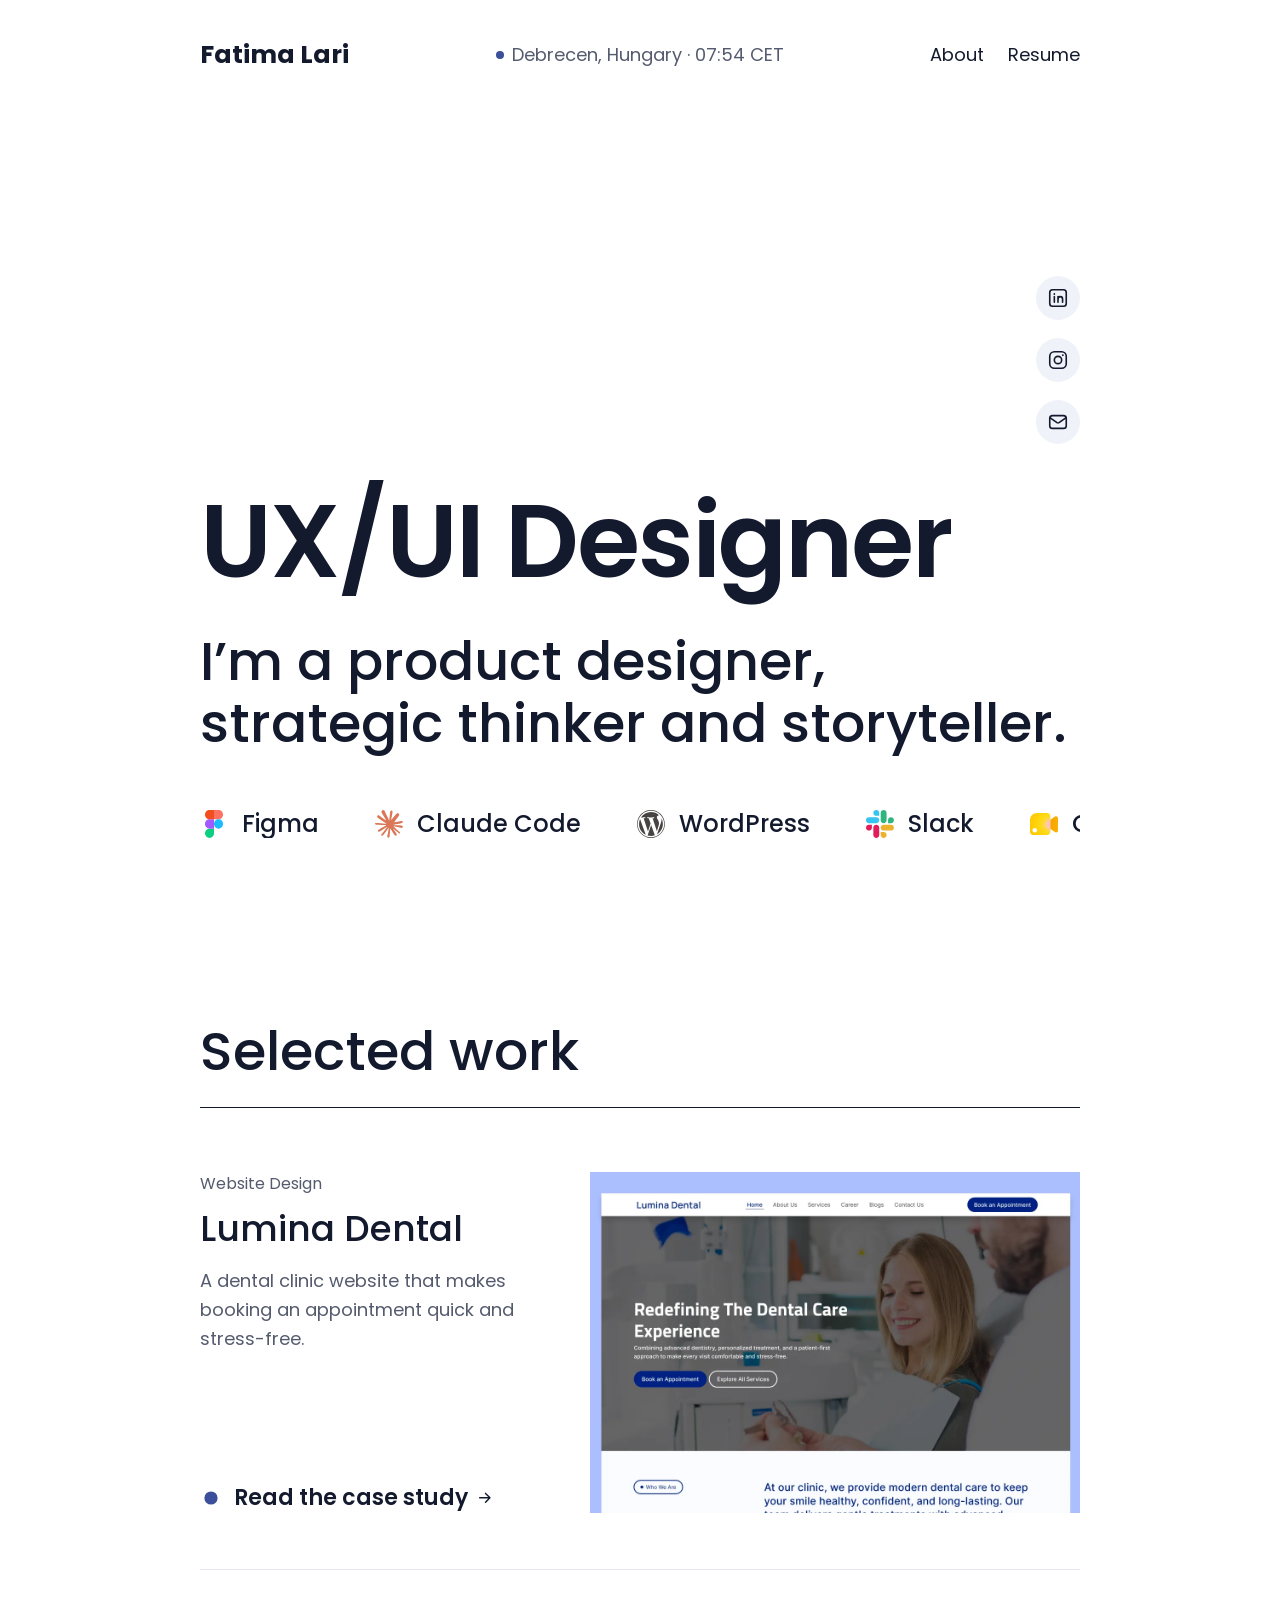
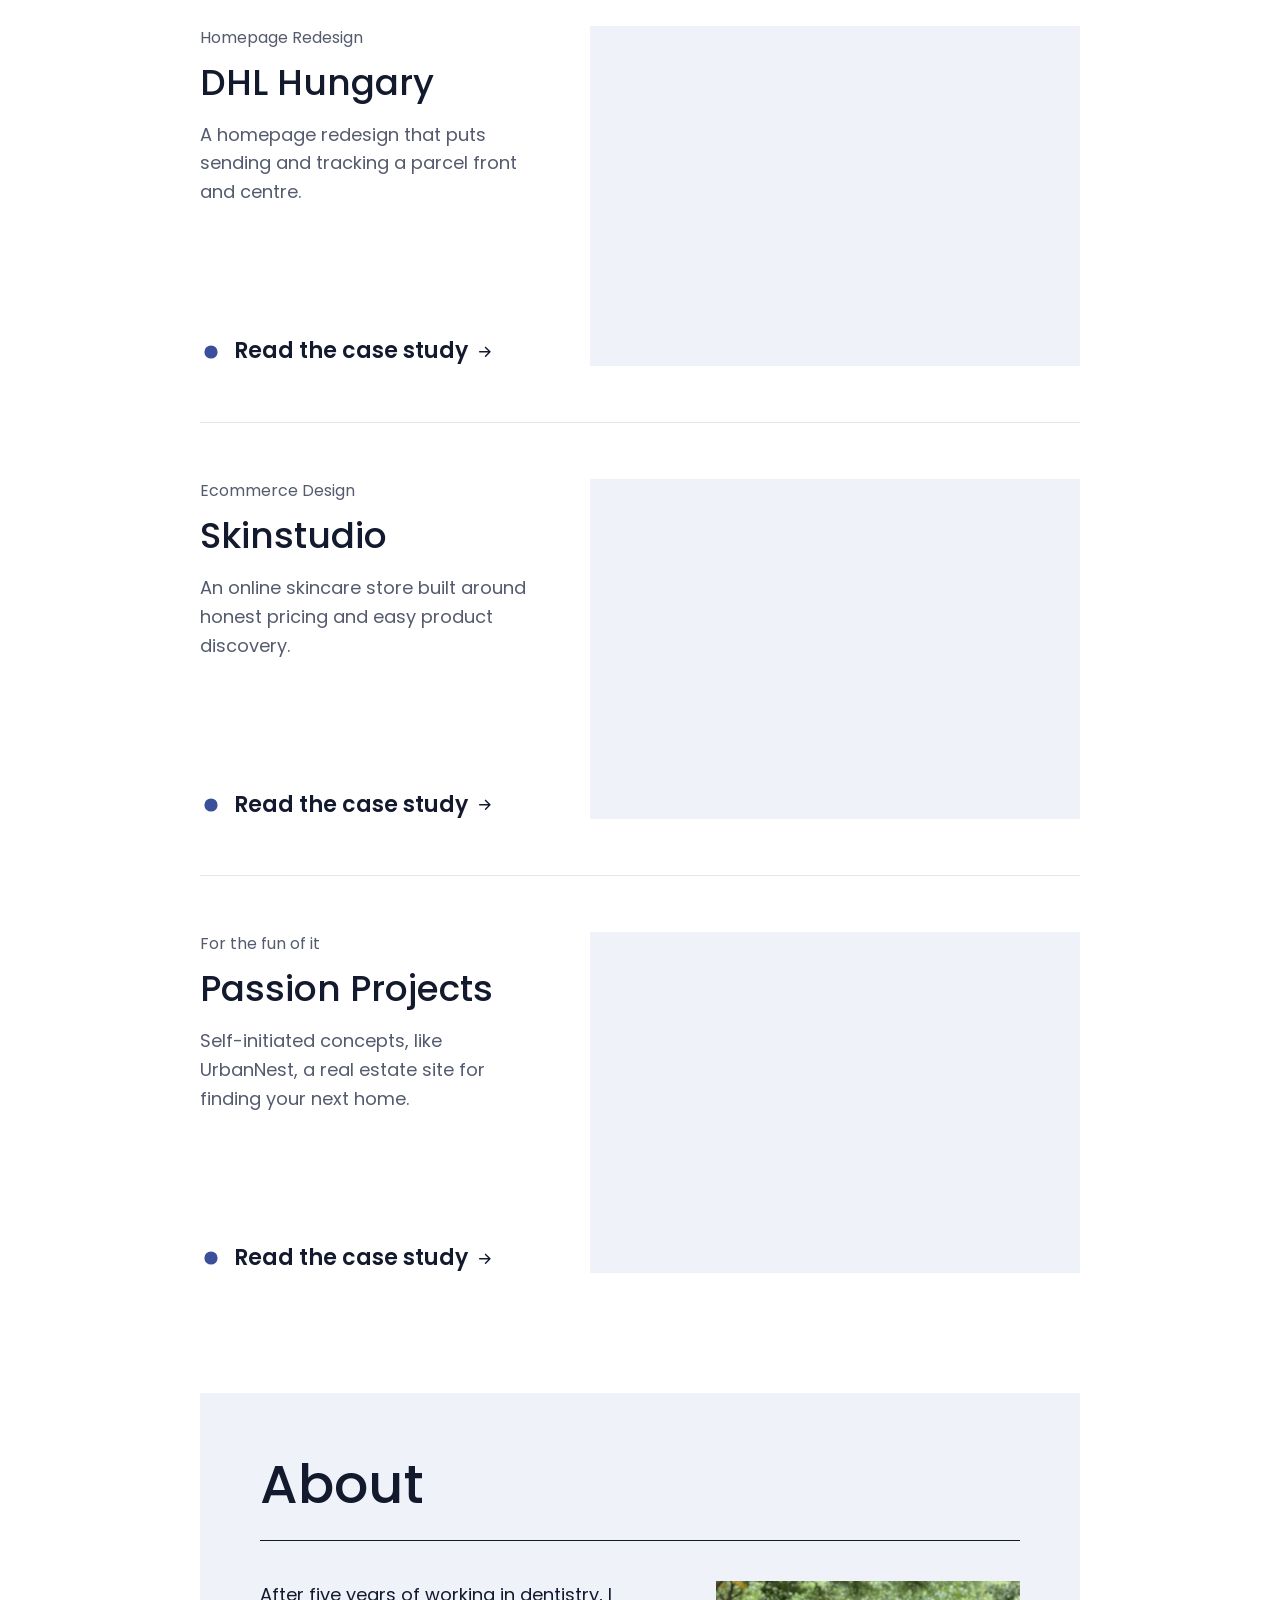
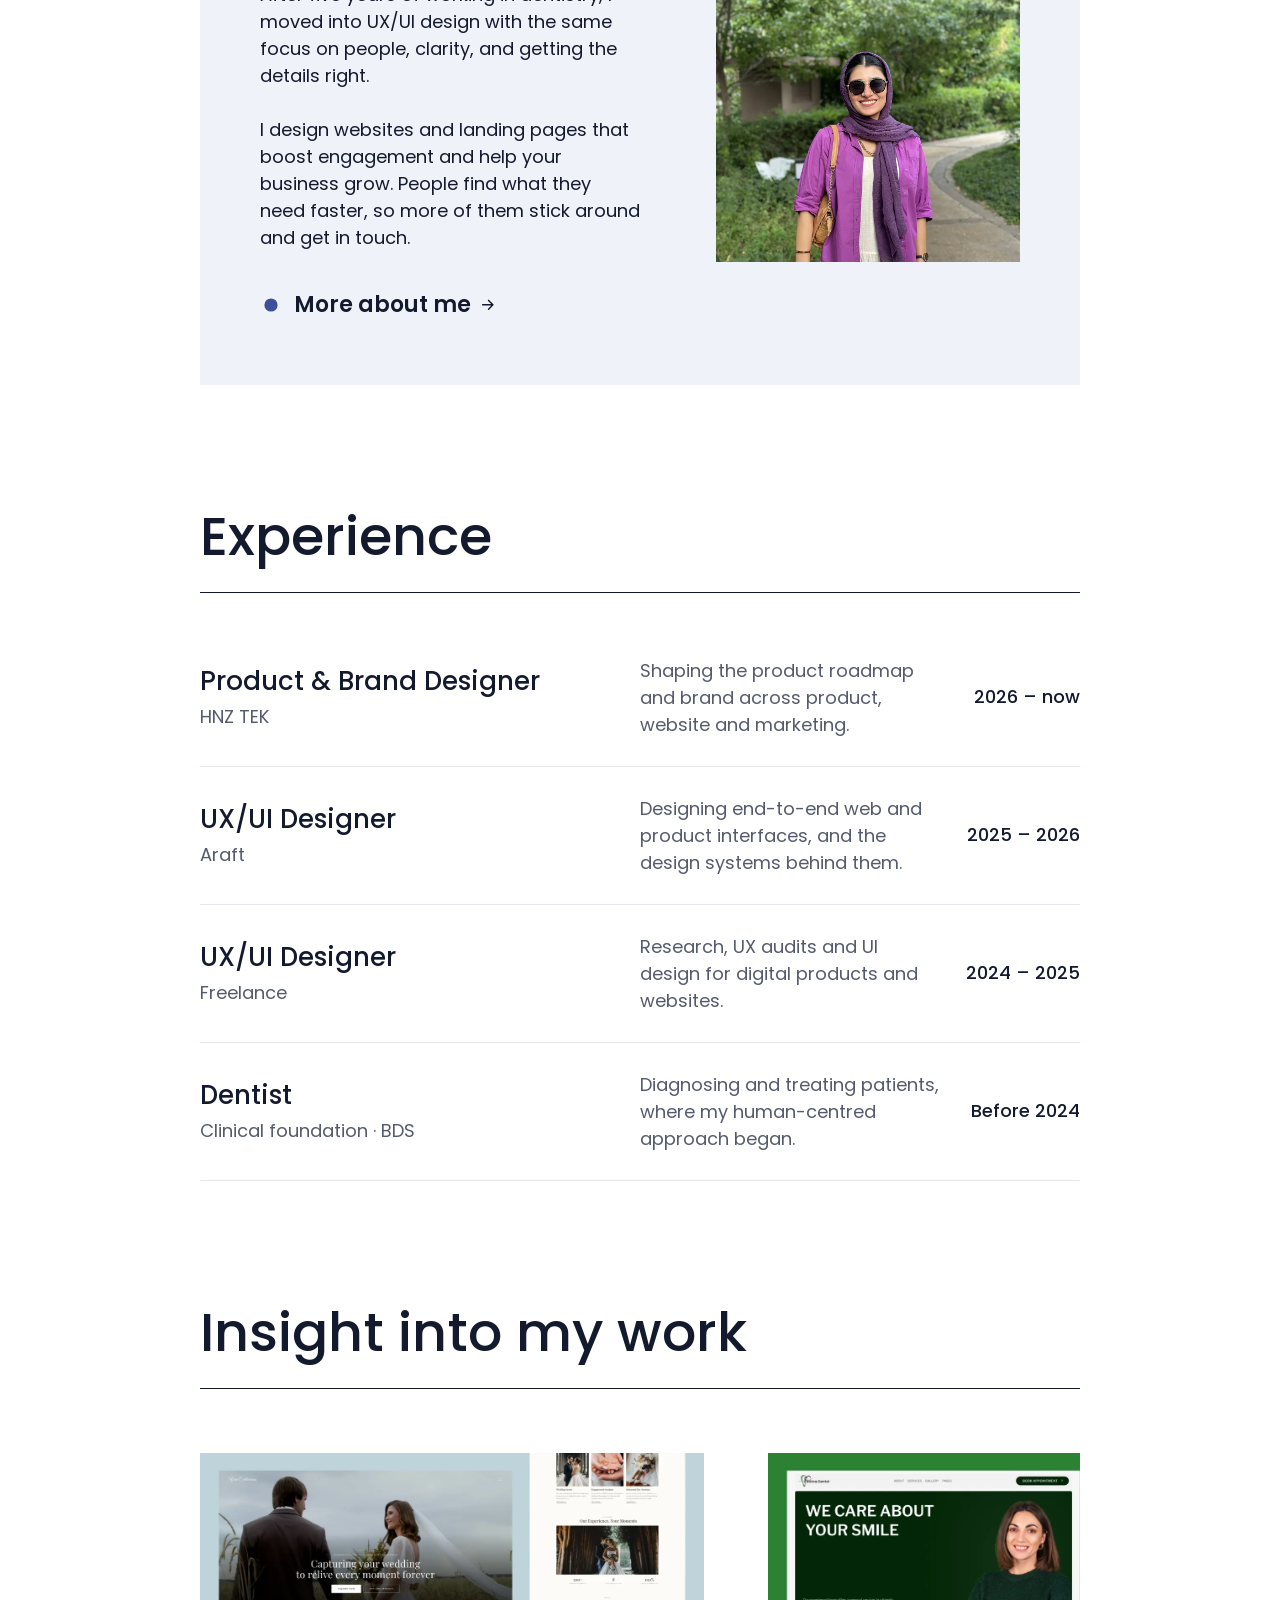
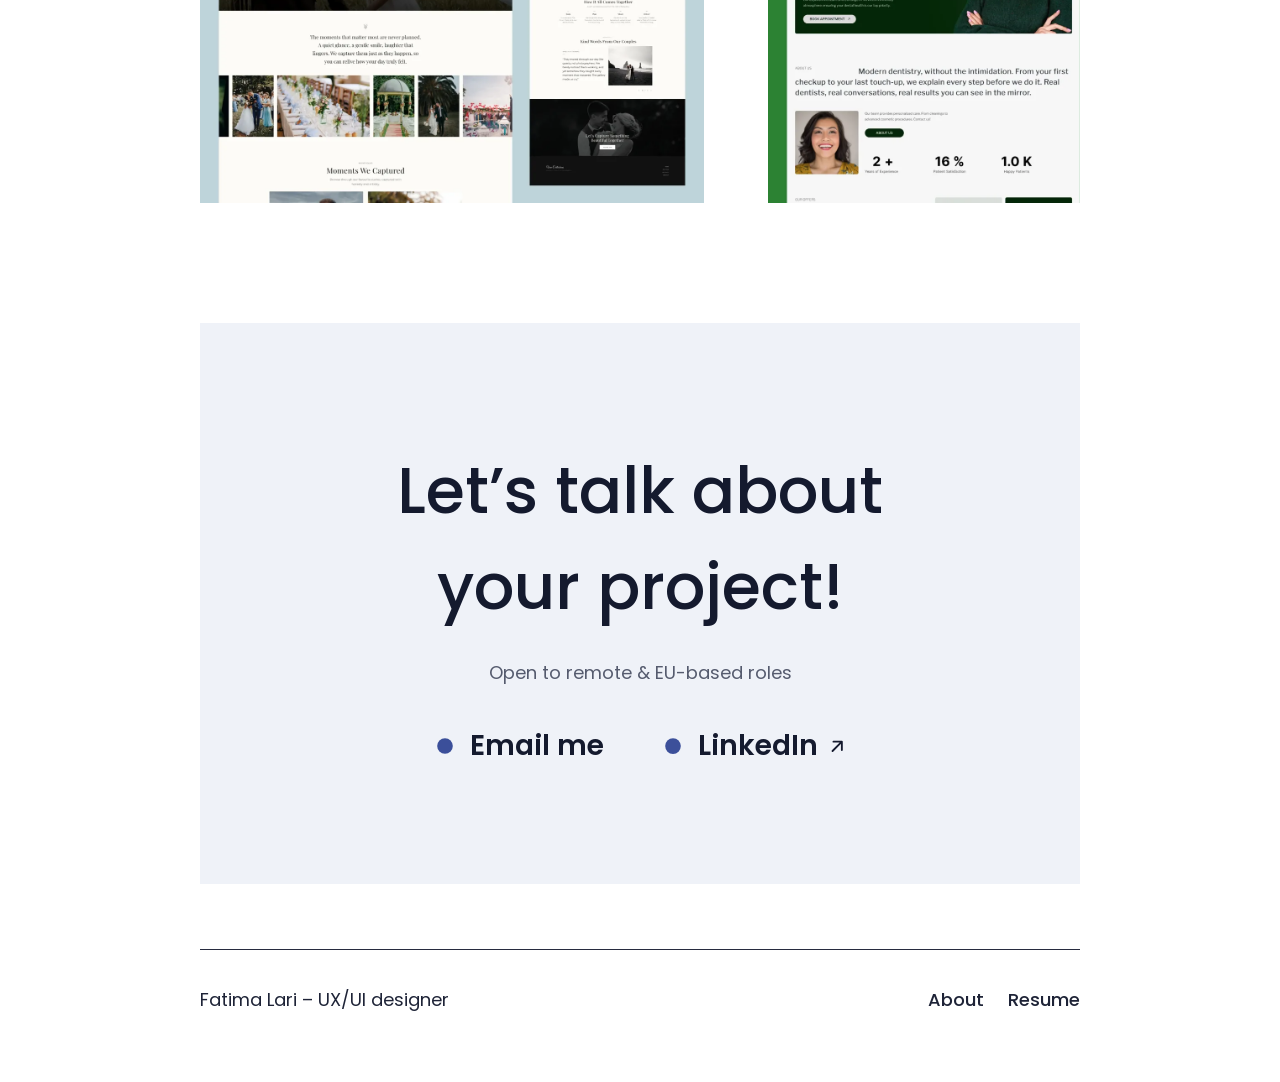
==== commit a1cc2a8c: "Preloader: stairs exit and a shorter counter Five navy columns lift away left to right after the nam" ====
--- a/index.html
+++ b/index.html
@@ -6,8 +6,8 @@
   <title>Fatima Lari — UX/UI Designer</title>
   <meta name="description" content="Fatima Lari is a UX/UI designer based in Debrecen, Hungary.">
   <link rel="preload" href="fonts/poppins-latin-500-normal.woff2" as="font" type="font/woff2" crossorigin>
-  <link rel="stylesheet" href="css/tokens.css?v=101">
-  <link rel="stylesheet" href="css/main.css?v=101">
+  <link rel="stylesheet" href="css/tokens.css?v=102">
+  <link rel="stylesheet" href="css/main.css?v=102">
   <script>
     /* Show the preloader once per visit, and never for reduced-motion users */
     (function () {
@@ -20,18 +20,19 @@
     /* Lets iOS Safari show :active (tap) states */
     document.addEventListener("touchstart", function () {}, { passive: true });
   </script>
-  <script src="js/preloader.js?v=101" defer></script>
-  <script src="js/vendor/gsap.min.js?v=101" defer></script>
-  <script src="js/vendor/ScrollTrigger.min.js?v=101" defer></script>
-  <script src="js/motion.js?v=101" defer></script>
-  <script src="js/social.js?v=101" defer></script>
-  <script src="js/buttons.js?v=101" defer></script>
-  <script src="js/clock.js?v=101" defer></script>
-  <script src="js/menu.js?v=101" defer></script>
-  <script src="js/header.js?v=101" defer></script>
+  <script src="js/preloader.js?v=102" defer></script>
+  <script src="js/vendor/gsap.min.js?v=102" defer></script>
+  <script src="js/vendor/ScrollTrigger.min.js?v=102" defer></script>
+  <script src="js/motion.js?v=102" defer></script>
+  <script src="js/social.js?v=102" defer></script>
+  <script src="js/buttons.js?v=102" defer></script>
+  <script src="js/clock.js?v=102" defer></script>
+  <script src="js/menu.js?v=102" defer></script>
+  <script src="js/header.js?v=102" defer></script>
 </head>
 <body>
   <div class="preloader" aria-hidden="true">
+    <div class="preloader__stairs"><span></span><span></span><span></span><span></span><span></span></div>
     <div class="preloader__center">
       <span class="preloader__title">Fatima Lari – <span class="nowrap">UX/UI Designer</span></span>
       <span class="preloader__count">0%</span>
--- a/css/main.css
+++ b/css/main.css
@@ -1224,14 +1224,39 @@
   inset: 0;
   z-index: 100;
   display: block;
-  background: var(--color-accent);
   color: #fff;
-  transition: transform 0.9s cubic-bezier(0.76, 0, 0.24, 1);
 }
 
 .is-loading body { overflow: hidden; }
 .is-loaded body { overflow: auto; }
-.is-loaded .preloader { transform: translateY(-100%); }
+
+/* Stairs exit: five navy columns lift away one after another, left to
+   right, after the name and counter fade out */
+.preloader__stairs {
+  position: absolute;
+  inset: 0;
+  display: flex;
+}
+
+.preloader__stairs span {
+  flex: 1;
+  margin-right: -1px; /* no hairline gaps between columns */
+  background: var(--color-accent);
+  transition: transform 0.8s cubic-bezier(0.76, 0, 0.24, 1);
+}
+
+.preloader__stairs span:nth-child(2) { transition-delay: 0.07s; }
+.preloader__stairs span:nth-child(3) { transition-delay: 0.14s; }
+.preloader__stairs span:nth-child(4) { transition-delay: 0.21s; }
+.preloader__stairs span:nth-child(5) { transition-delay: 0.28s; }
+
+.is-loaded .preloader__stairs span { transform: translateY(-100%); }
+
+.preloader__center,
+.preloader__bar { transition: opacity 0.3s ease; }
+
+.is-loaded .preloader__center,
+.is-loaded .preloader__bar { opacity: 0; }
 
 .preloader__center {
   position: absolute;
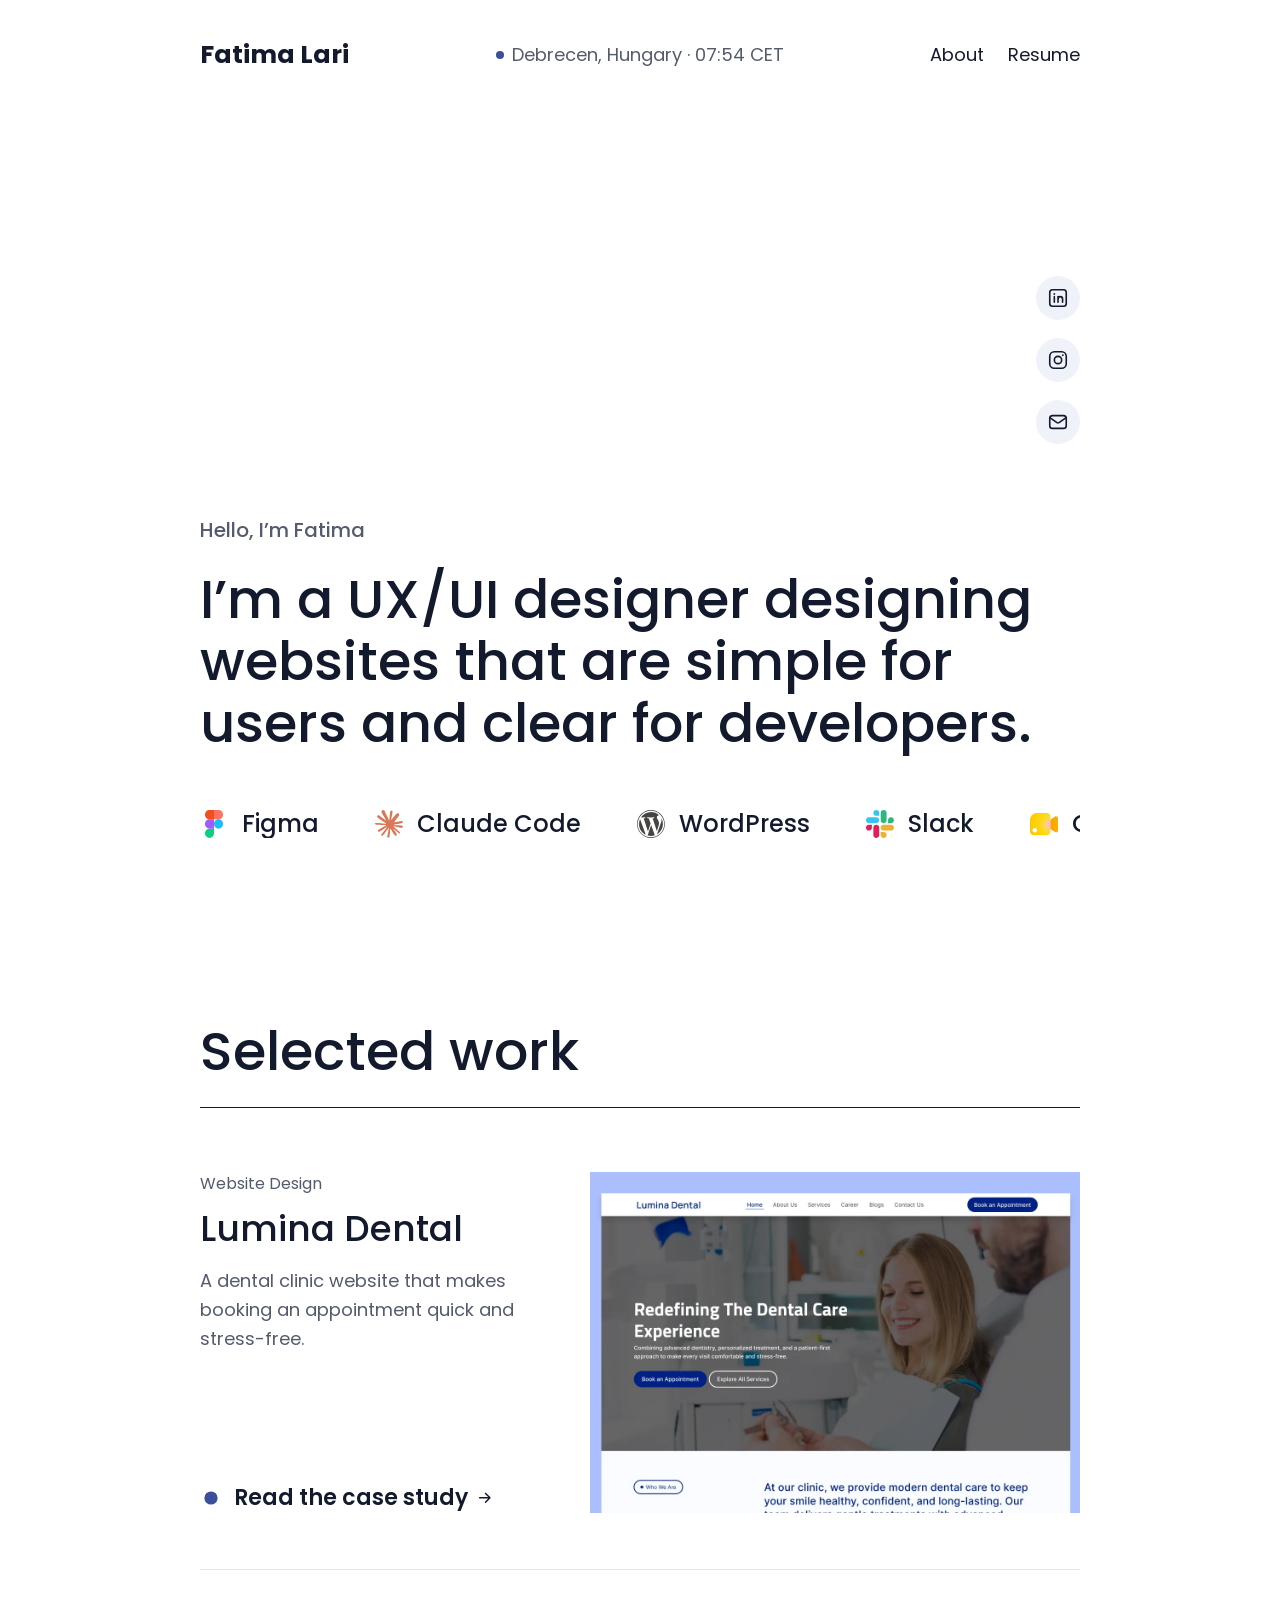
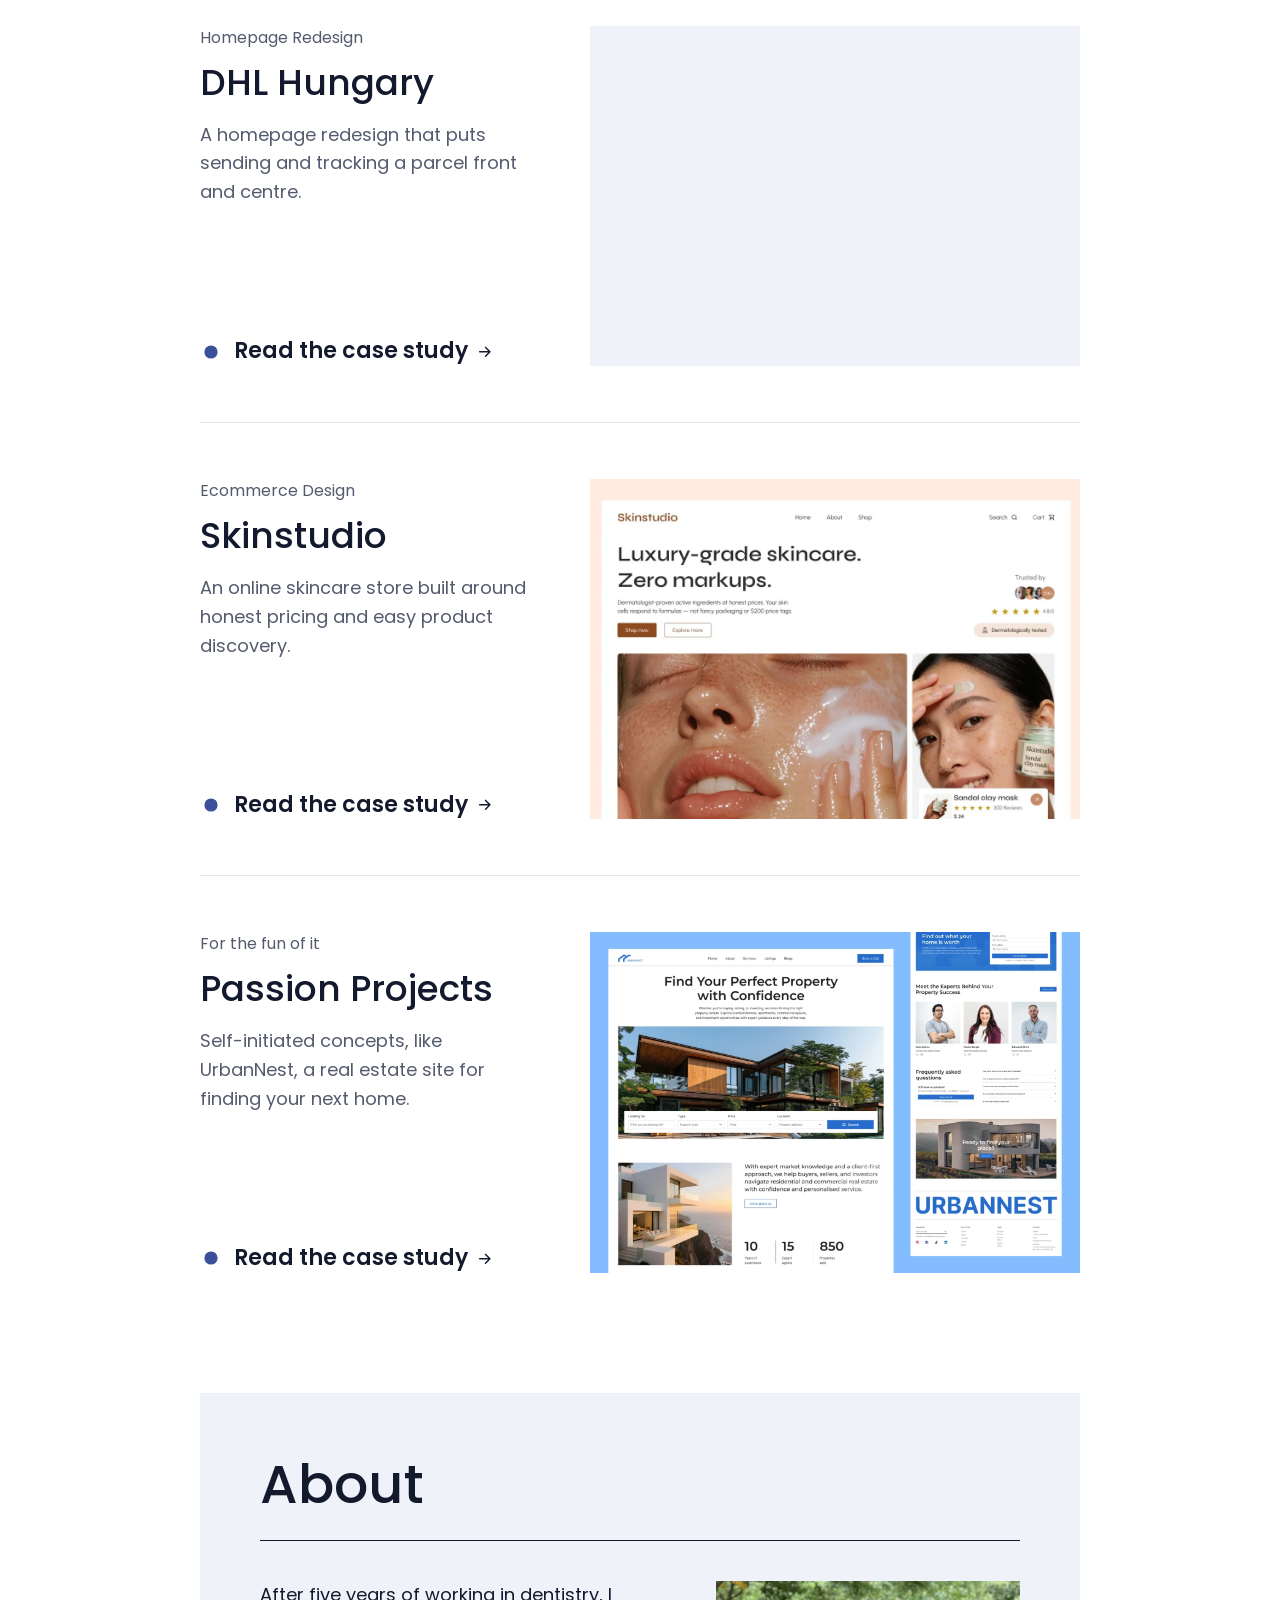
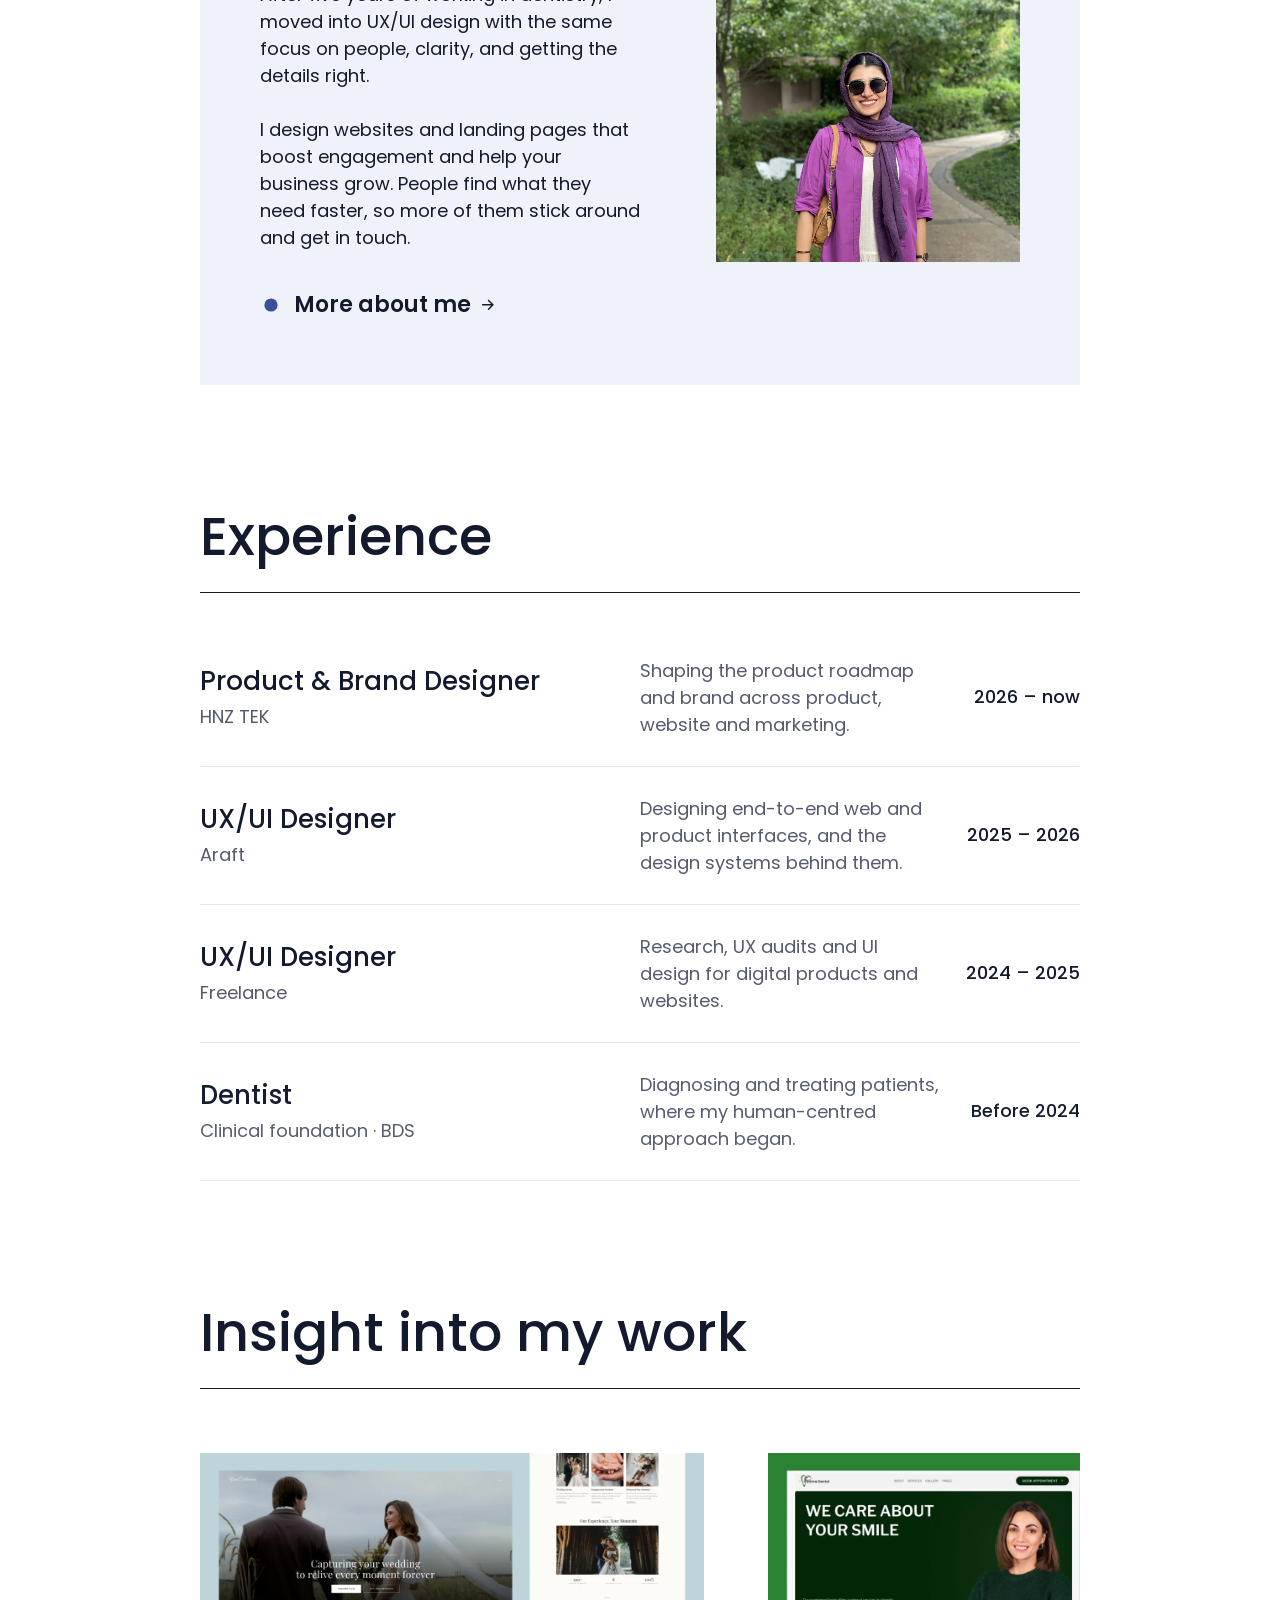
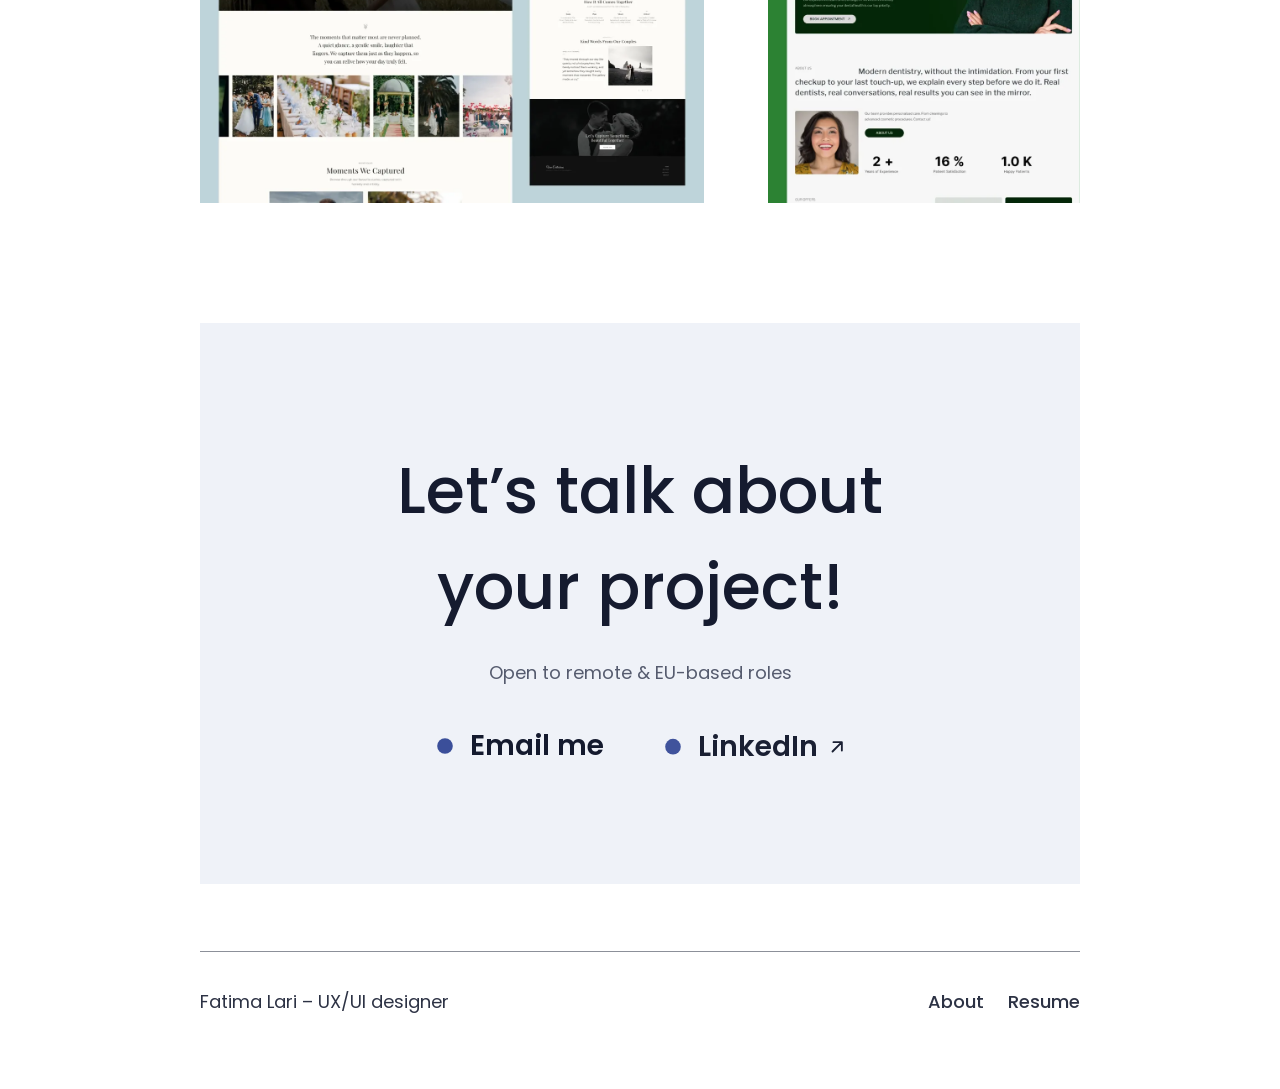
==== commit 6acbfaa1: "Hero: add greeting, drop big title, new subtitle copy Co-Authored-By: Claude Opus 5.5 <noreply@anthr" ====
--- a/index.html
+++ b/index.html
@@ -6,8 +6,8 @@
   <title>Fatima Lari — UX/UI Designer</title>
   <meta name="description" content="Fatima Lari is a UX/UI designer based in Debrecen, Hungary.">
   <link rel="preload" href="fonts/poppins-latin-500-normal.woff2" as="font" type="font/woff2" crossorigin>
-  <link rel="stylesheet" href="css/tokens.css?v=102">
-  <link rel="stylesheet" href="css/main.css?v=102">
+  <link rel="stylesheet" href="css/tokens.css?v=103">
+  <link rel="stylesheet" href="css/main.css?v=103">
   <script>
     /* Show the preloader once per visit, and never for reduced-motion users */
     (function () {
@@ -20,15 +20,15 @@
     /* Lets iOS Safari show :active (tap) states */
     document.addEventListener("touchstart", function () {}, { passive: true });
   </script>
-  <script src="js/preloader.js?v=102" defer></script>
-  <script src="js/vendor/gsap.min.js?v=102" defer></script>
-  <script src="js/vendor/ScrollTrigger.min.js?v=102" defer></script>
-  <script src="js/motion.js?v=102" defer></script>
-  <script src="js/social.js?v=102" defer></script>
-  <script src="js/buttons.js?v=102" defer></script>
-  <script src="js/clock.js?v=102" defer></script>
-  <script src="js/menu.js?v=102" defer></script>
-  <script src="js/header.js?v=102" defer></script>
+  <script src="js/preloader.js?v=103" defer></script>
+  <script src="js/vendor/gsap.min.js?v=103" defer></script>
+  <script src="js/vendor/ScrollTrigger.min.js?v=103" defer></script>
+  <script src="js/motion.js?v=103" defer></script>
+  <script src="js/social.js?v=103" defer></script>
+  <script src="js/buttons.js?v=103" defer></script>
+  <script src="js/clock.js?v=103" defer></script>
+  <script src="js/menu.js?v=103" defer></script>
+  <script src="js/header.js?v=103" defer></script>
 </head>
 <body>
   <div class="preloader" aria-hidden="true">
@@ -73,8 +73,8 @@
     <section class="hero" aria-label="Introduction">
       <div class="hero__content">
         <div class="hero__head">
-          <h1 class="hero__title"><span class="visually-hidden">Fatima Lari, </span><span class="hero__line">UX/UI Designer</span></h1>
-          <p class="hero__subtitle"><span class="hero__line">I’m a product designer, strategic thinker and storyteller.</span></p>
+          <h1 class="hero__hello">Hello, I’m Fatima</h1>
+          <p class="hero__subtitle"><span class="hero__line">I’m a UX/UI designer designing websites that are simple for users and clear for developers.</span></p>
         </div>
         <!-- Tools strip: four identical groups scroll left in a loop
              (css/main.css); only the first is read by screen readers.
--- a/css/main.css
+++ b/css/main.css
@@ -241,6 +241,16 @@
   gap: 32px;
 }
 
+/* Small greeting above the display title */
+.hero__hello {
+  flex: 0 0 100%;
+  margin: 0 0 -8px;
+  font-size: 20px;
+  font-weight: var(--weight-medium);
+  line-height: 1.4;
+  color: var(--color-text-muted);
+}
+
 .hero__title {
   flex: 0 0 100%;
   margin: 0;
@@ -253,7 +263,7 @@
 }
 
 .hero__subtitle {
-  max-width: 17.5em; /* wraps after "strategic", as in the design */
+  max-width: 22em;
   margin: 0;
   font-size: var(--h2-size);
   font-weight: var(--weight-medium);
@@ -469,6 +479,7 @@
   }
   .hero__content { flex: none; }
   .hero__head { gap: 24px; }
+  .hero__hello { font-size: 16px; margin-bottom: -8px; }
   .hero__title { --title-clear: 0px; } /* icons sit above the title here */
 
   /* Mobile: 24px logos in 44px circles, in a row above the headline */
@@ -1321,6 +1332,7 @@
 
 /* Hero headline: hidden until motion.js fades it in (with a CSS fallback
    so it can never stay hidden if the script doesn't run) */
+.motion:not(.hero-ready) .hero__hello,
 .motion:not(.hero-ready) .hero__title,
 .motion:not(.hero-ready) .hero__subtitle {
   opacity: 0;
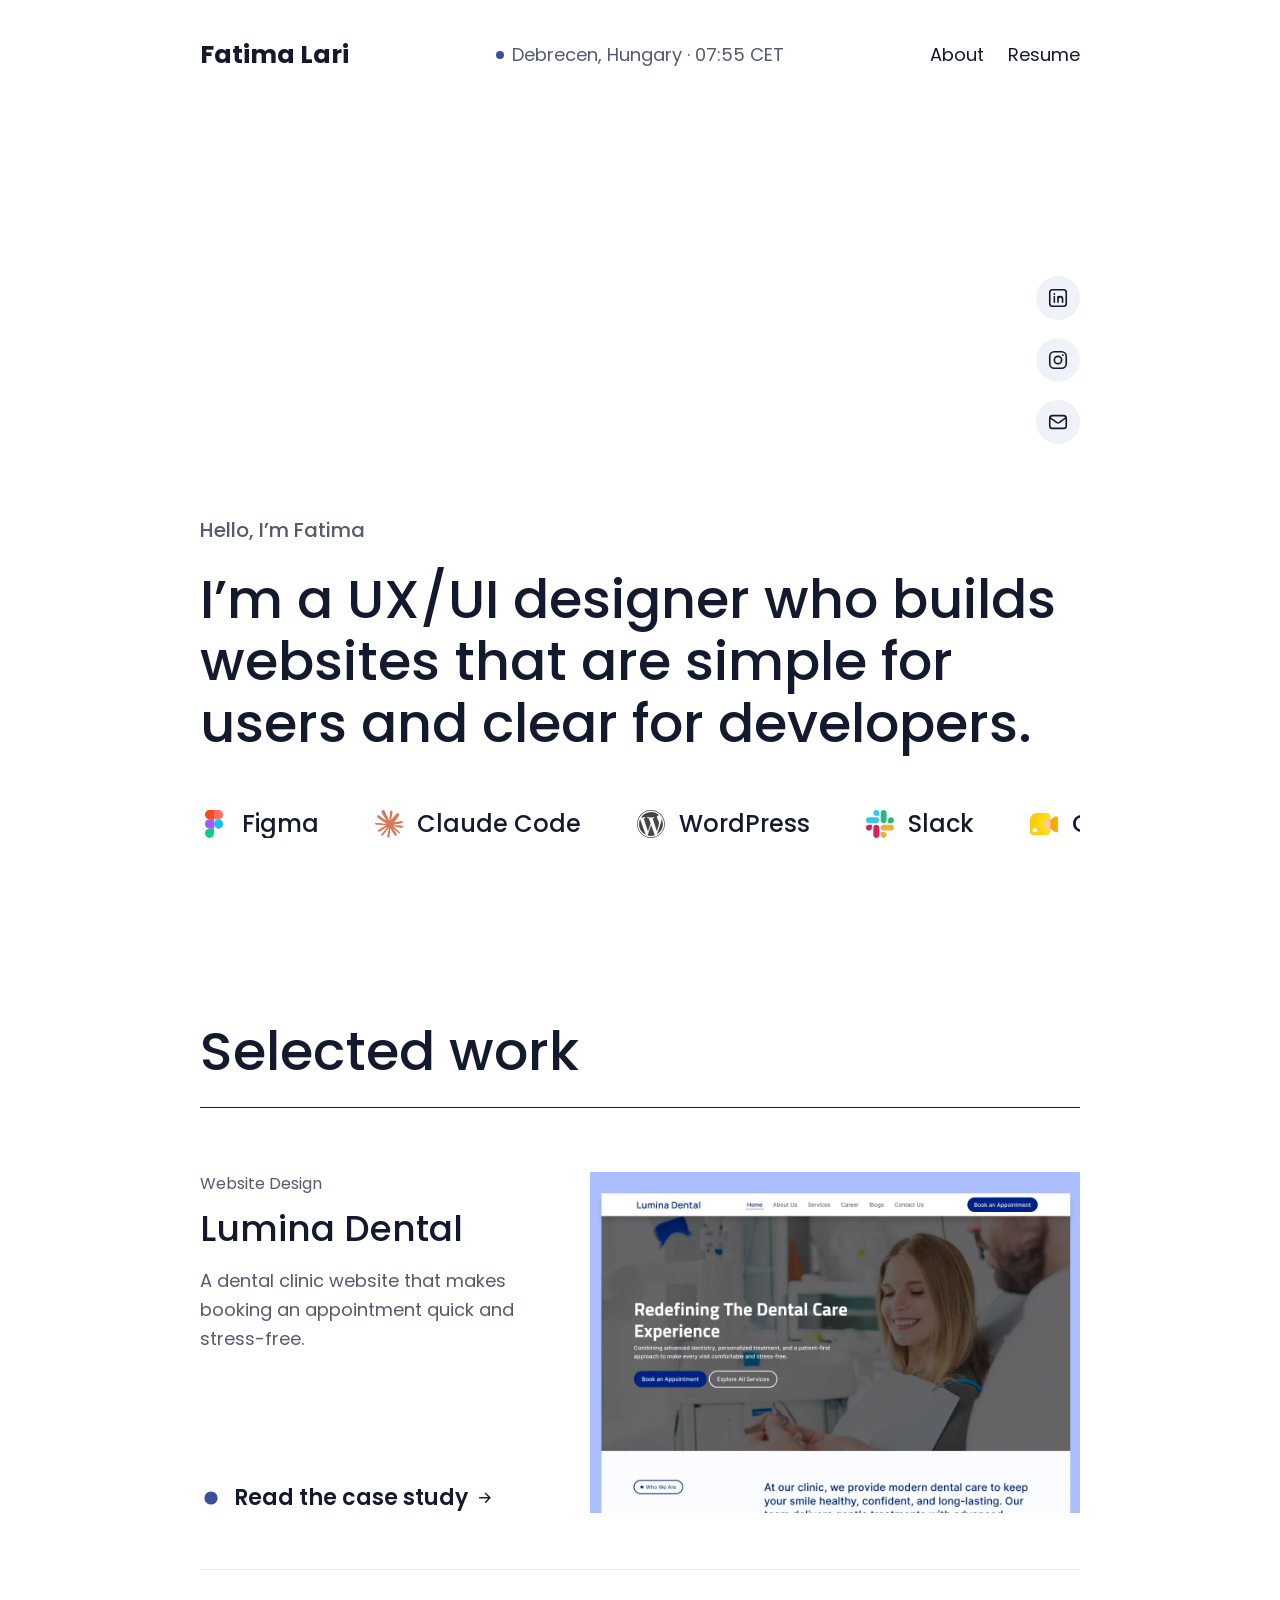
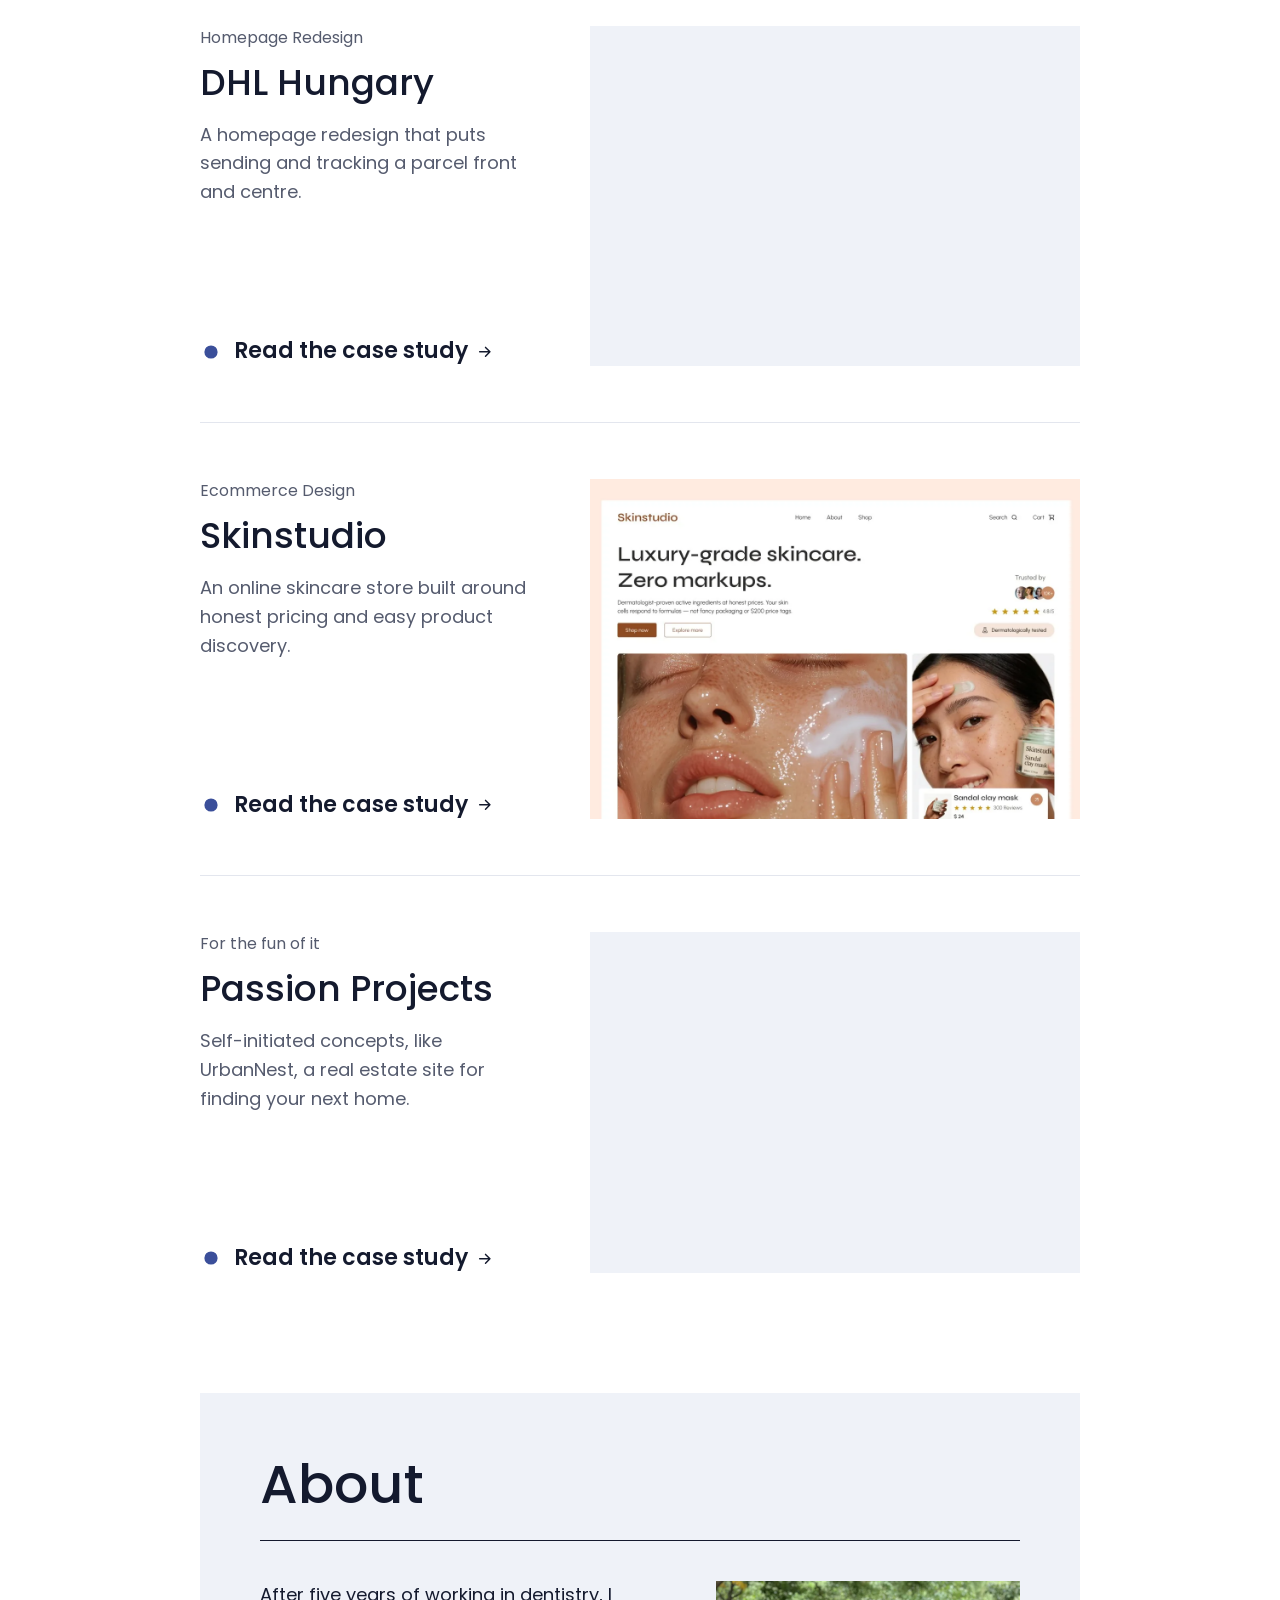
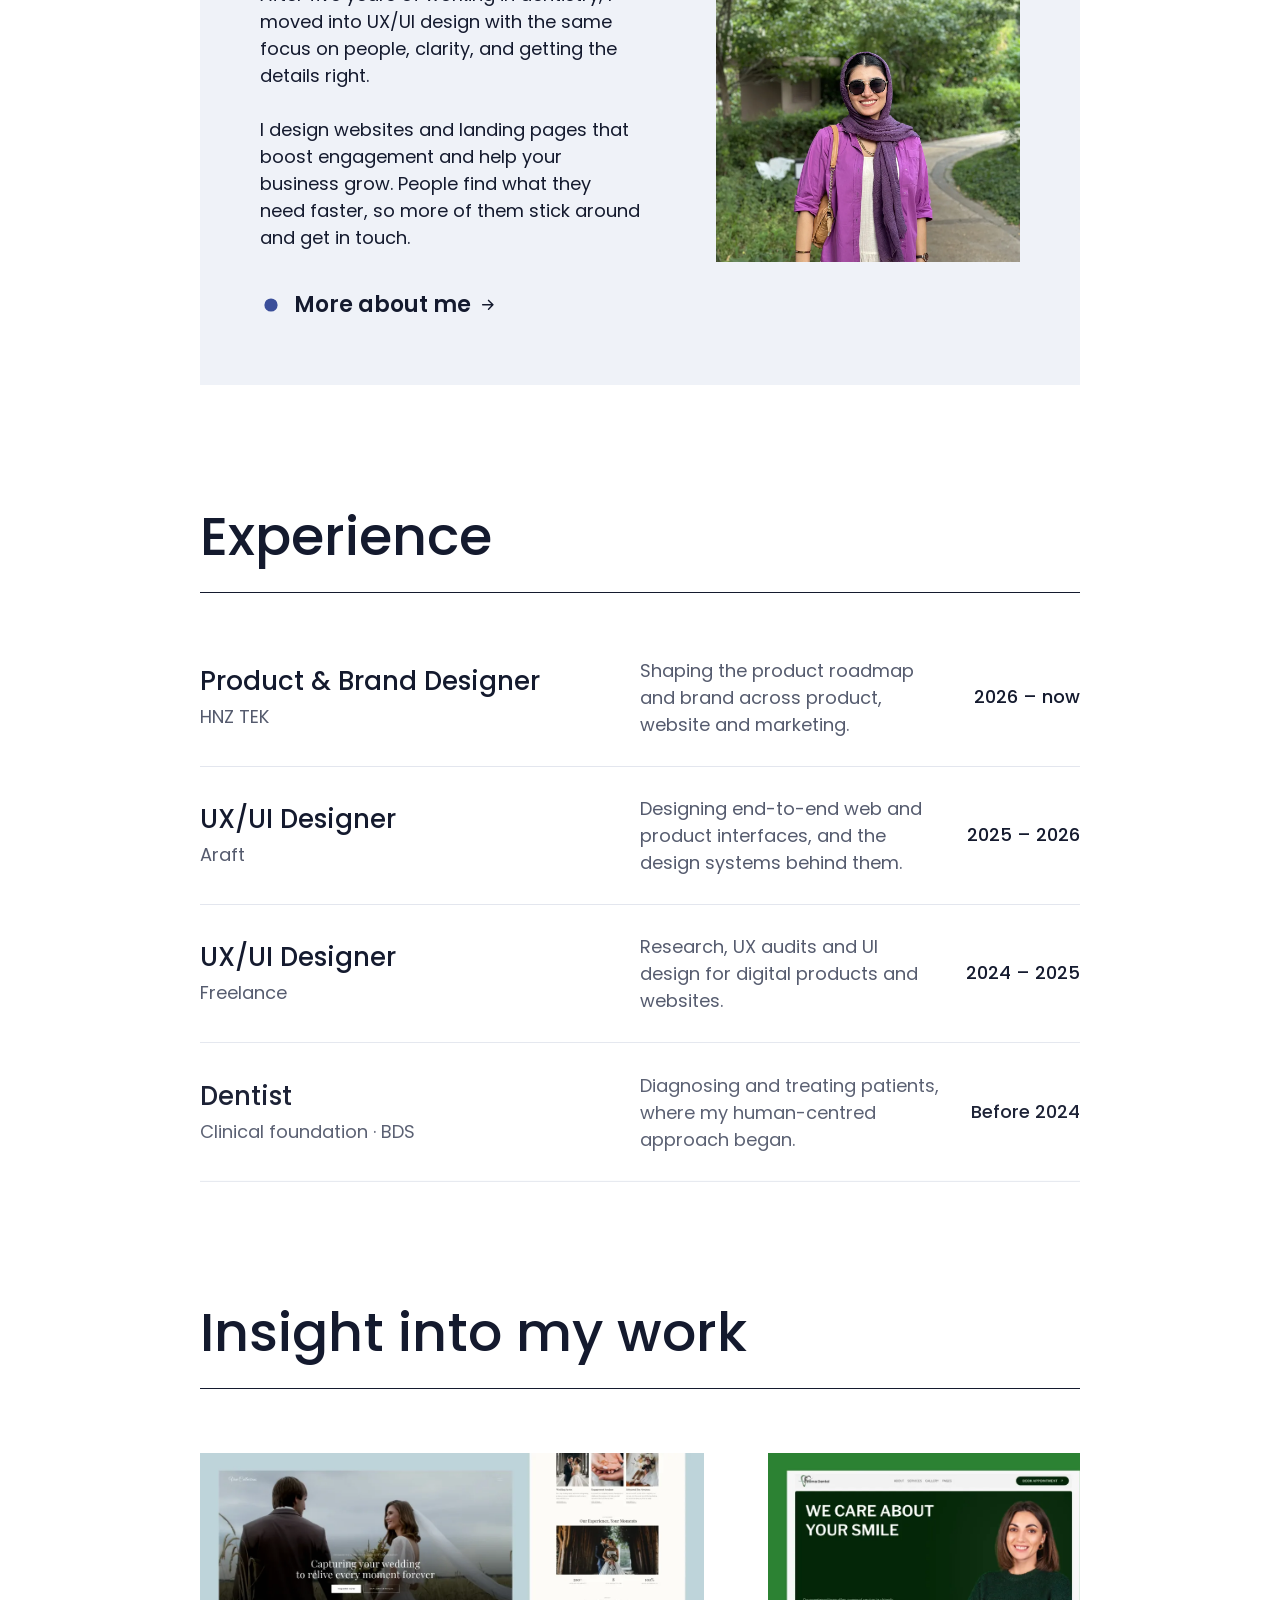
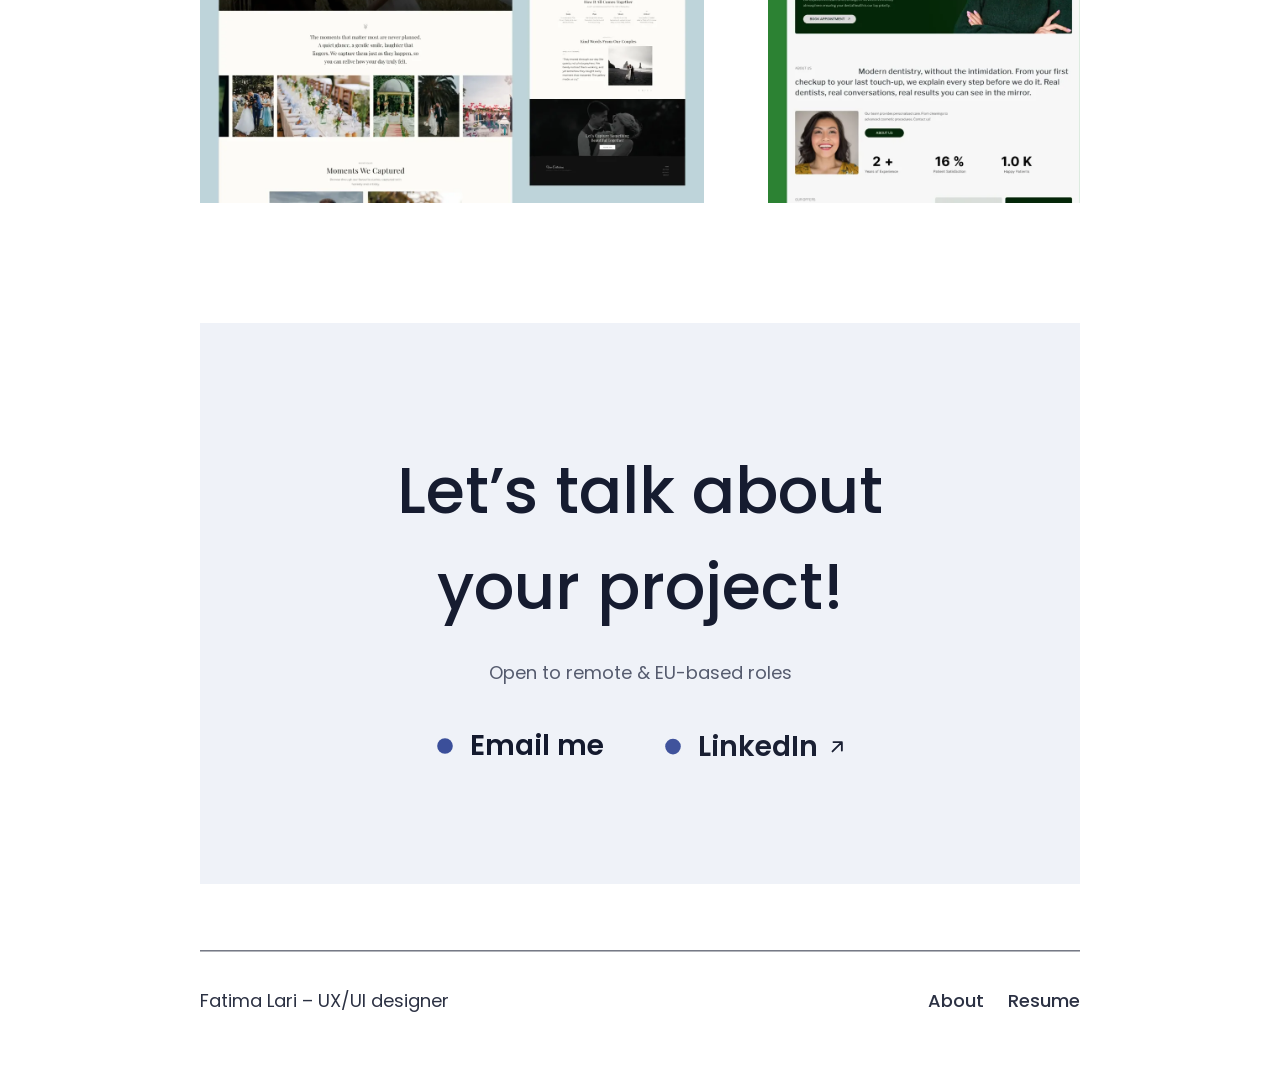
==== commit 4f2322cb: "Hero subtitle: 'who builds websites' Co-Authored-By: Claude Opus 5.5 <noreply@anthropic.com> Claude-" ====
--- a/index.html
+++ b/index.html
@@ -74,7 +74,7 @@
       <div class="hero__content">
         <div class="hero__head">
           <h1 class="hero__hello">Hello, I’m Fatima</h1>
-          <p class="hero__subtitle"><span class="hero__line">I’m a UX/UI designer designing websites that are simple for users and clear for developers.</span></p>
+          <p class="hero__subtitle"><span class="hero__line">I’m a UX/UI designer who builds websites that are simple for users and clear for developers.</span></p>
         </div>
         <!-- Tools strip: four identical groups scroll left in a loop
              (css/main.css); only the first is read by screen readers.
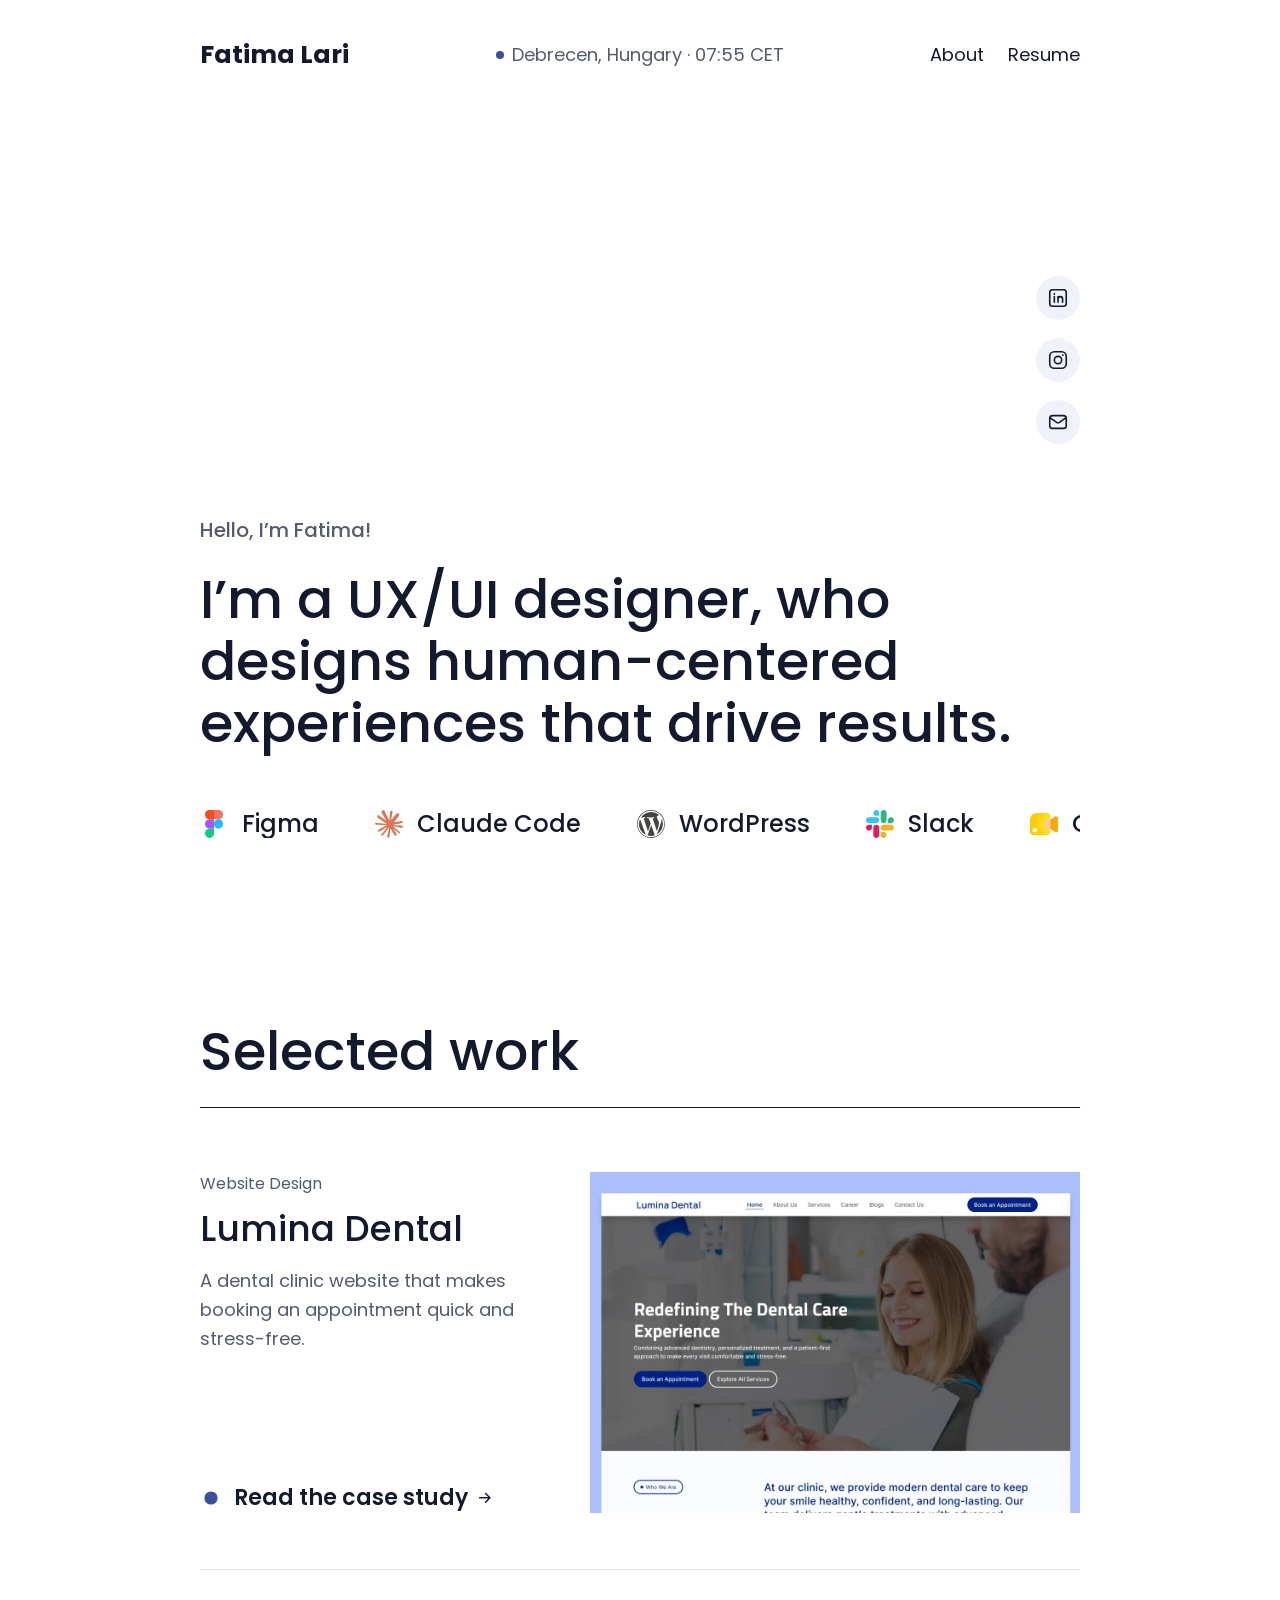
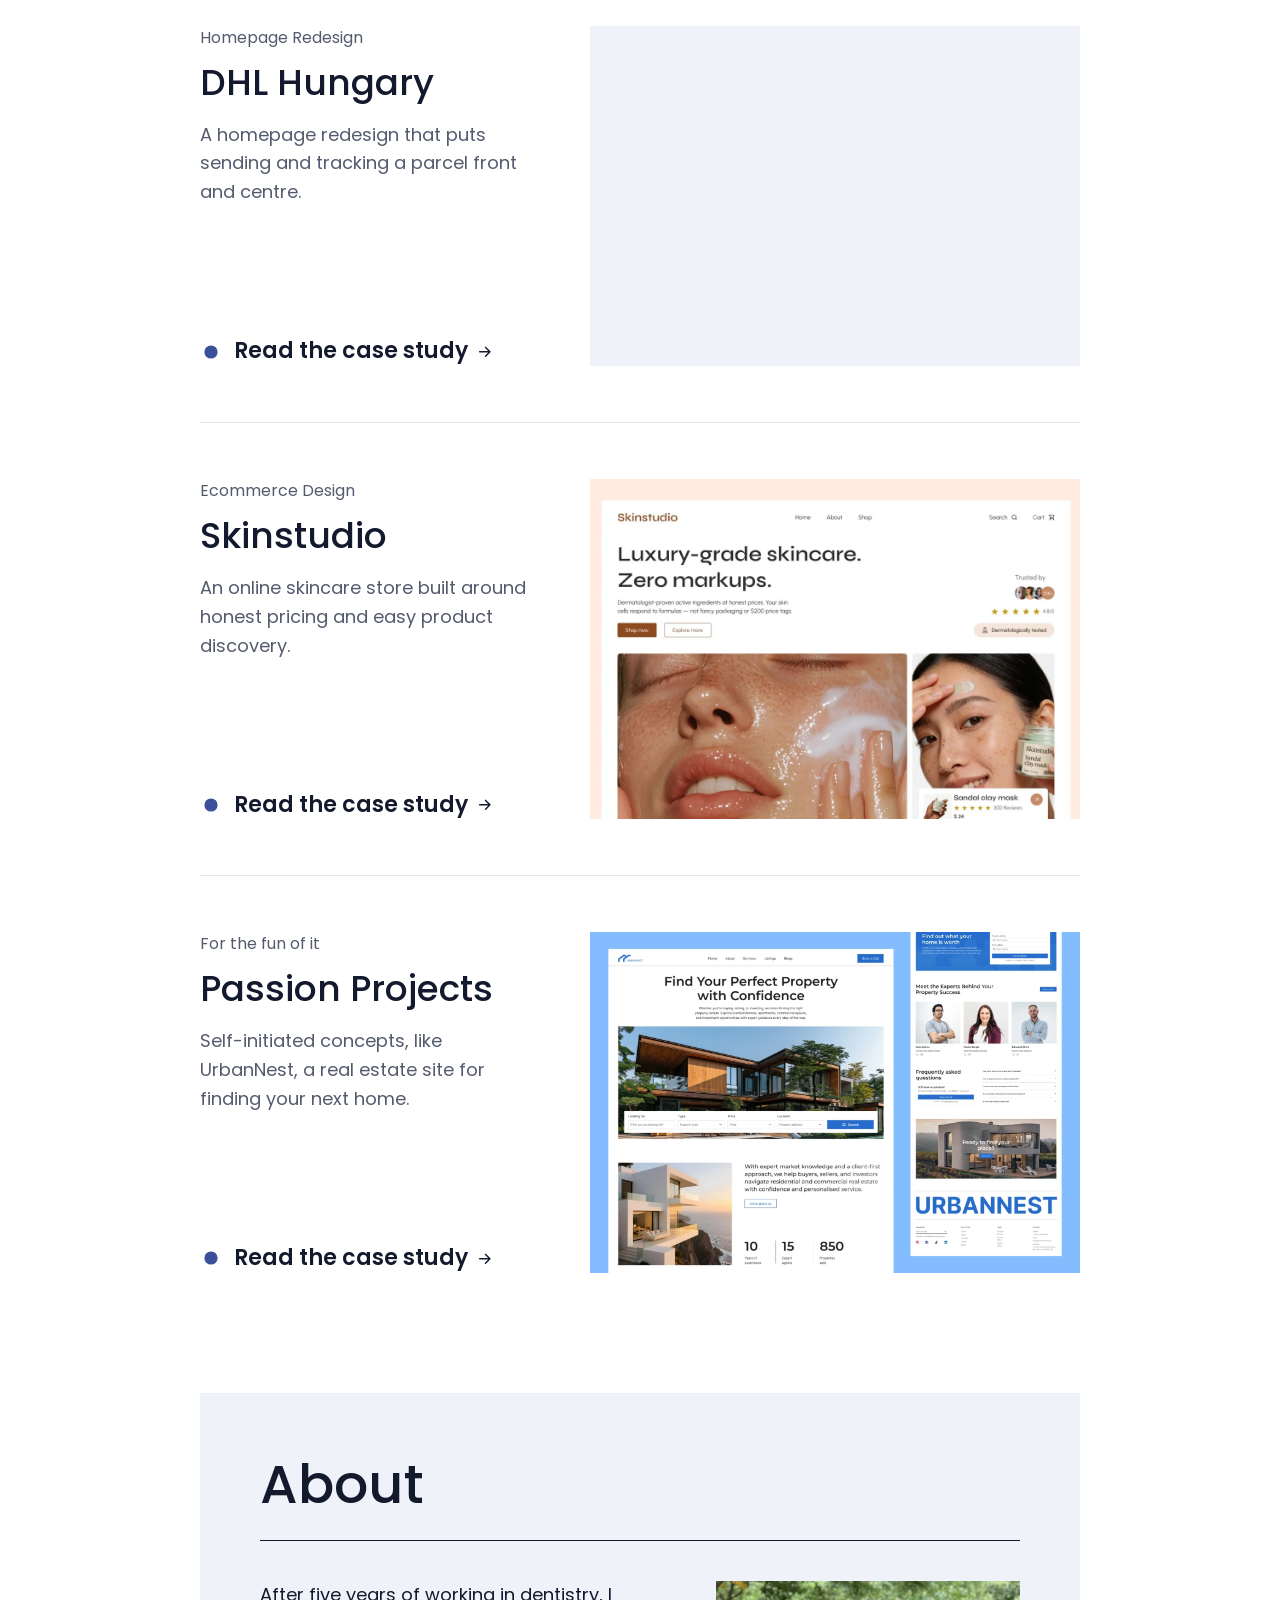
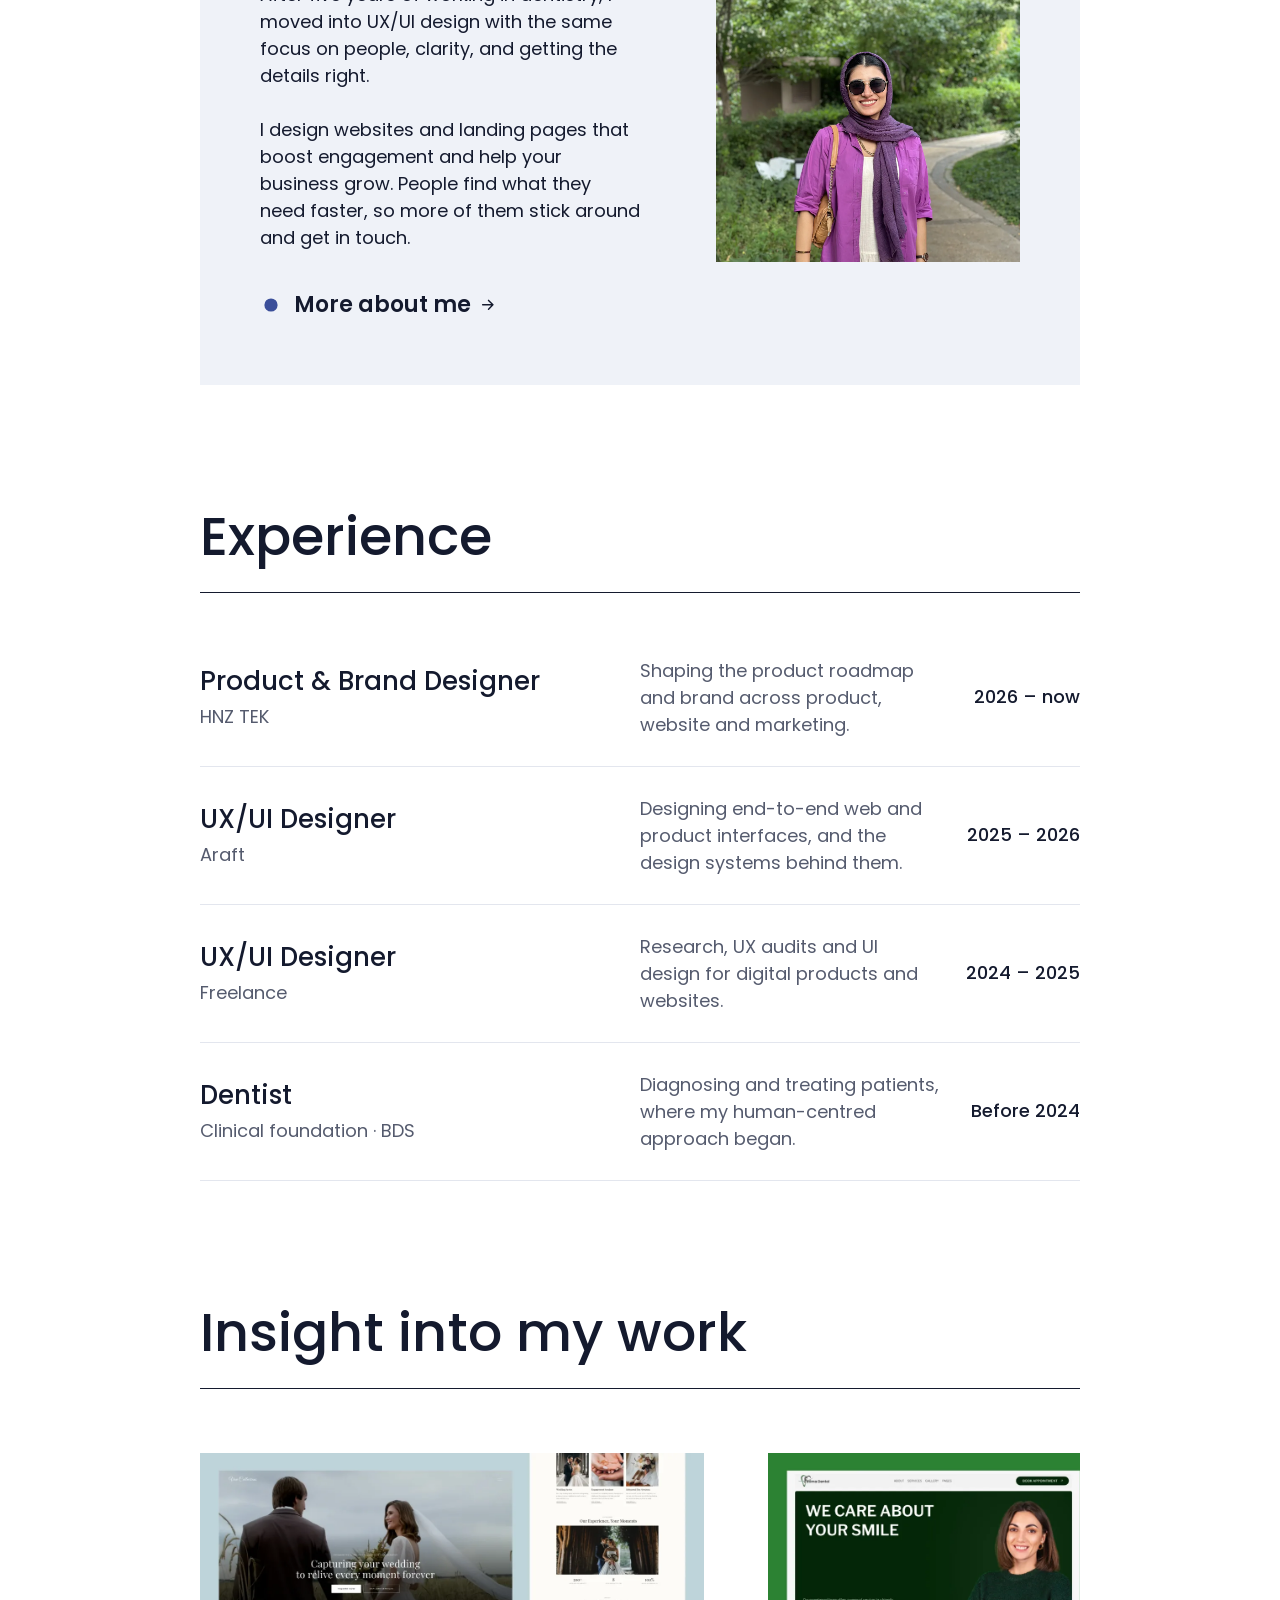
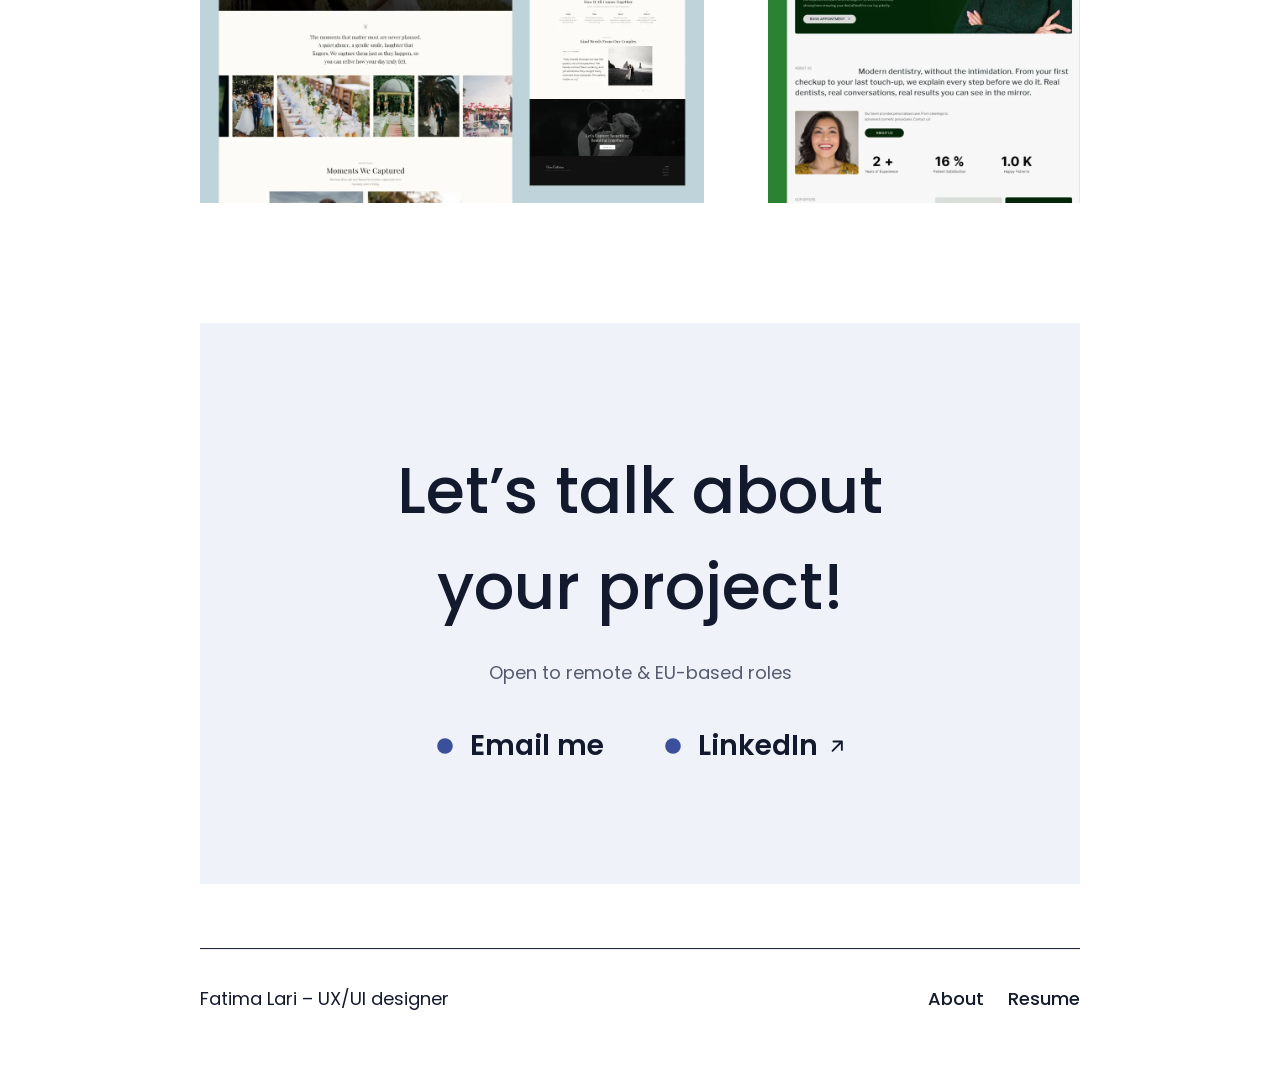
==== commit 1d1c362b: "Hero: new greeting and subtitle copy Co-Authored-By: Claude Opus 5.5 <noreply@anthropic.com> Claude-" ====
--- a/index.html
+++ b/index.html
@@ -73,8 +73,8 @@
     <section class="hero" aria-label="Introduction">
       <div class="hero__content">
         <div class="hero__head">
-          <h1 class="hero__hello">Hello, I’m Fatima</h1>
-          <p class="hero__subtitle"><span class="hero__line">I’m a UX/UI designer who builds websites that are simple for users and clear for developers.</span></p>
+          <h1 class="hero__hello">Hello, I’m Fatima!</h1>
+          <p class="hero__subtitle"><span class="hero__line">I’m a UX/UI designer, who designs human-centered experiences that drive results.</span></p>
         </div>
         <!-- Tools strip: four identical groups scroll left in a loop
              (css/main.css); only the first is read by screen readers.
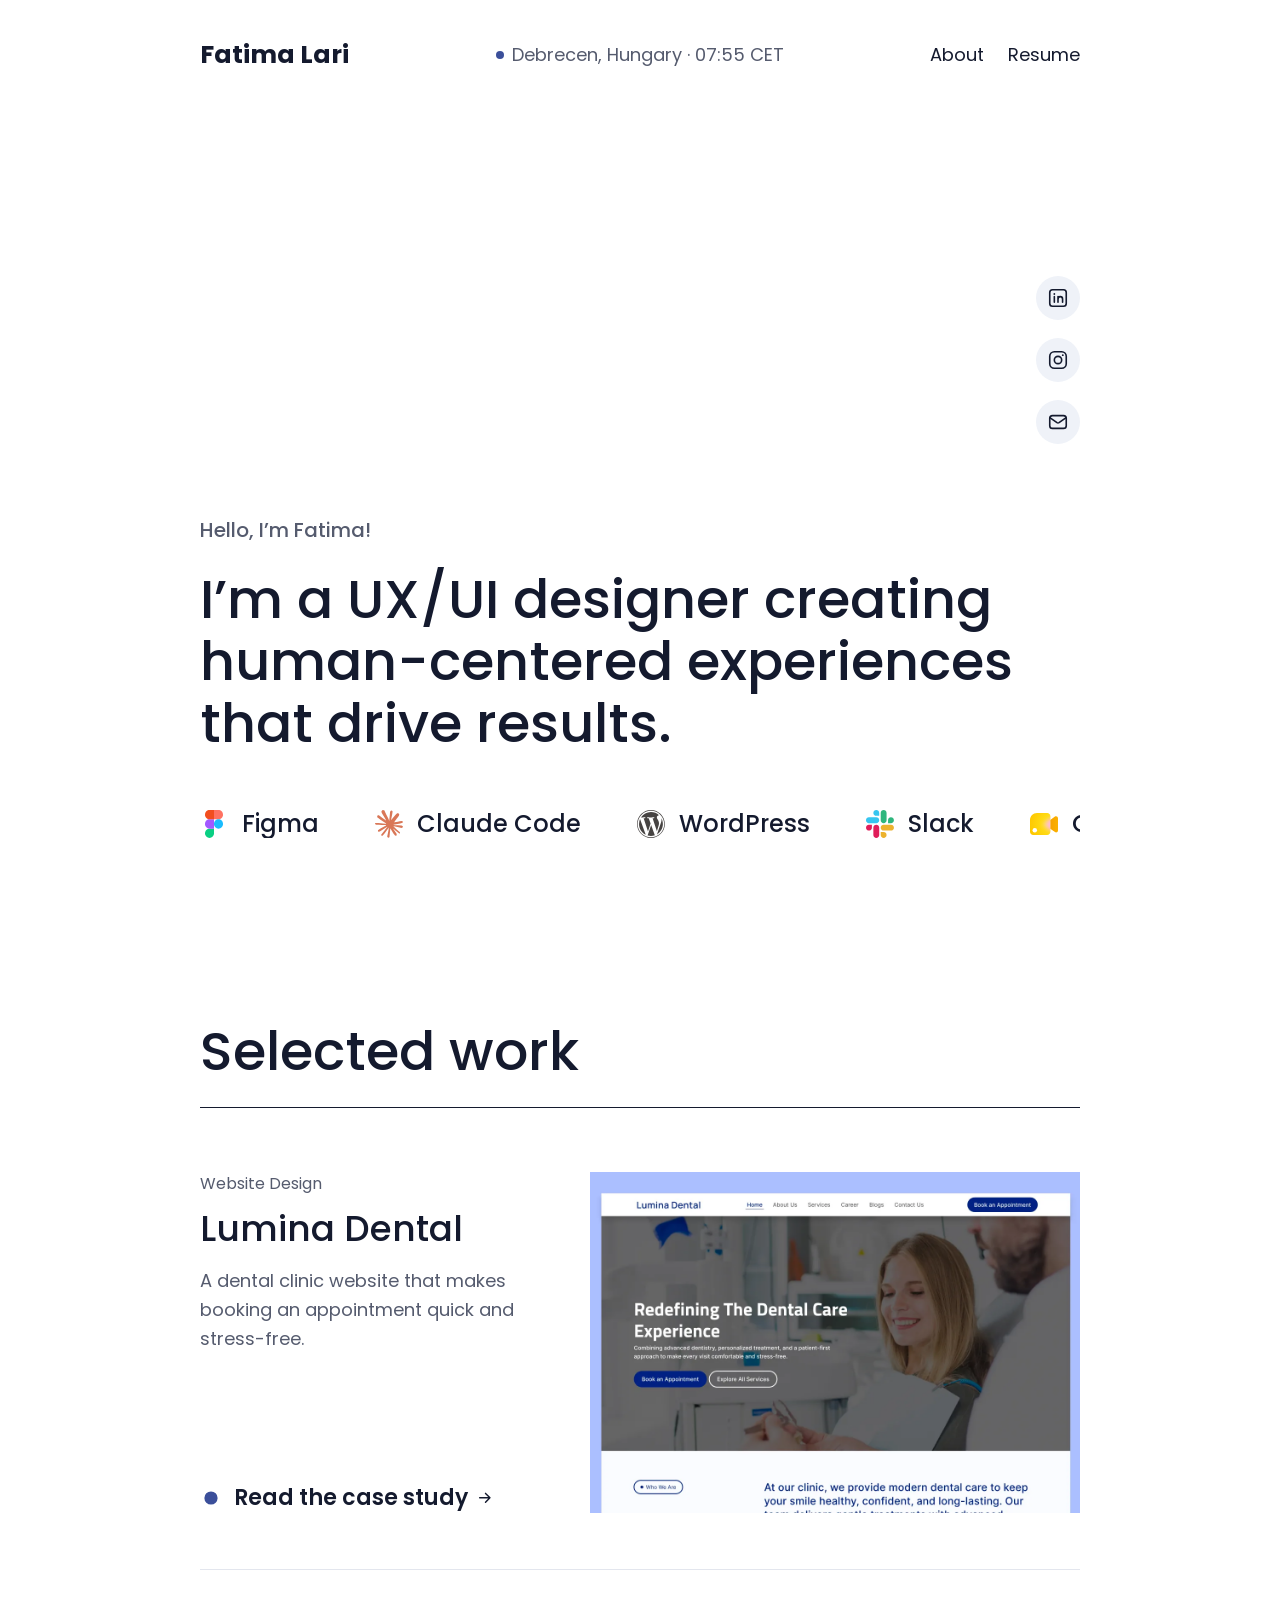
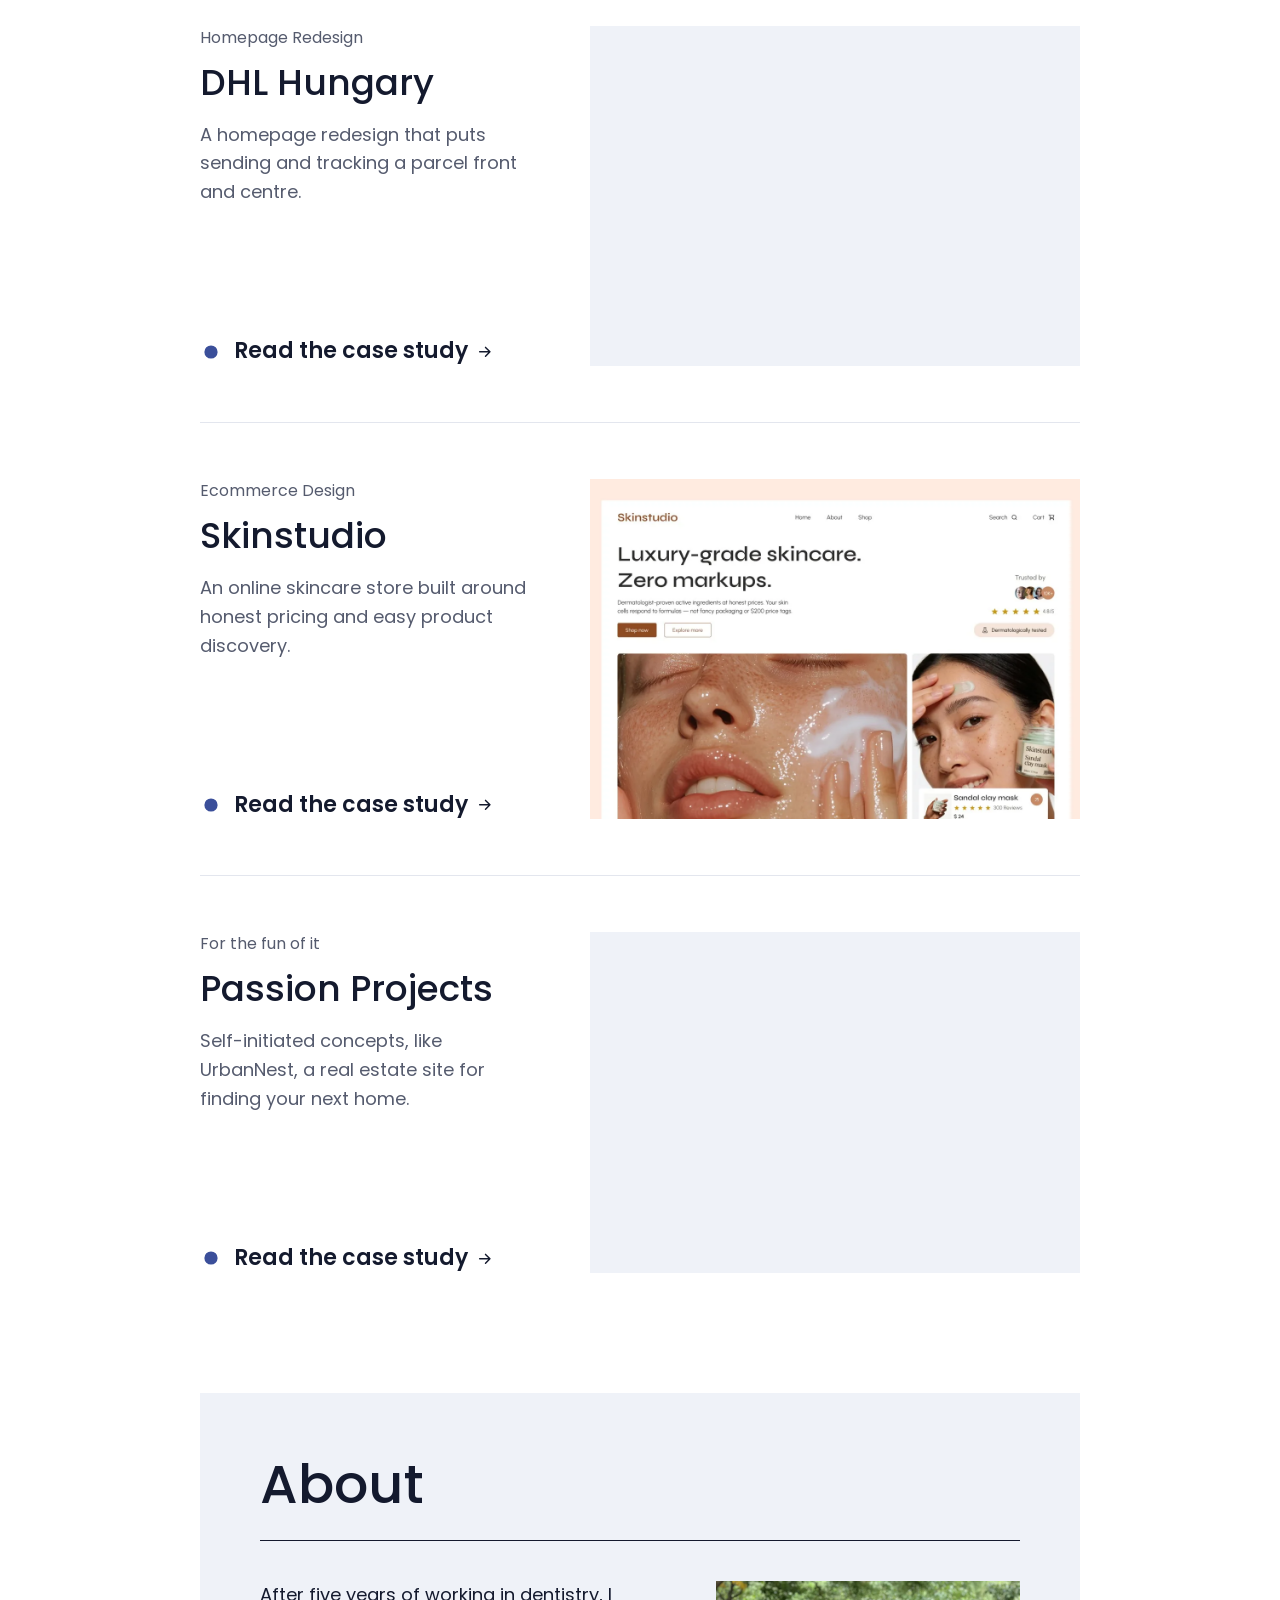
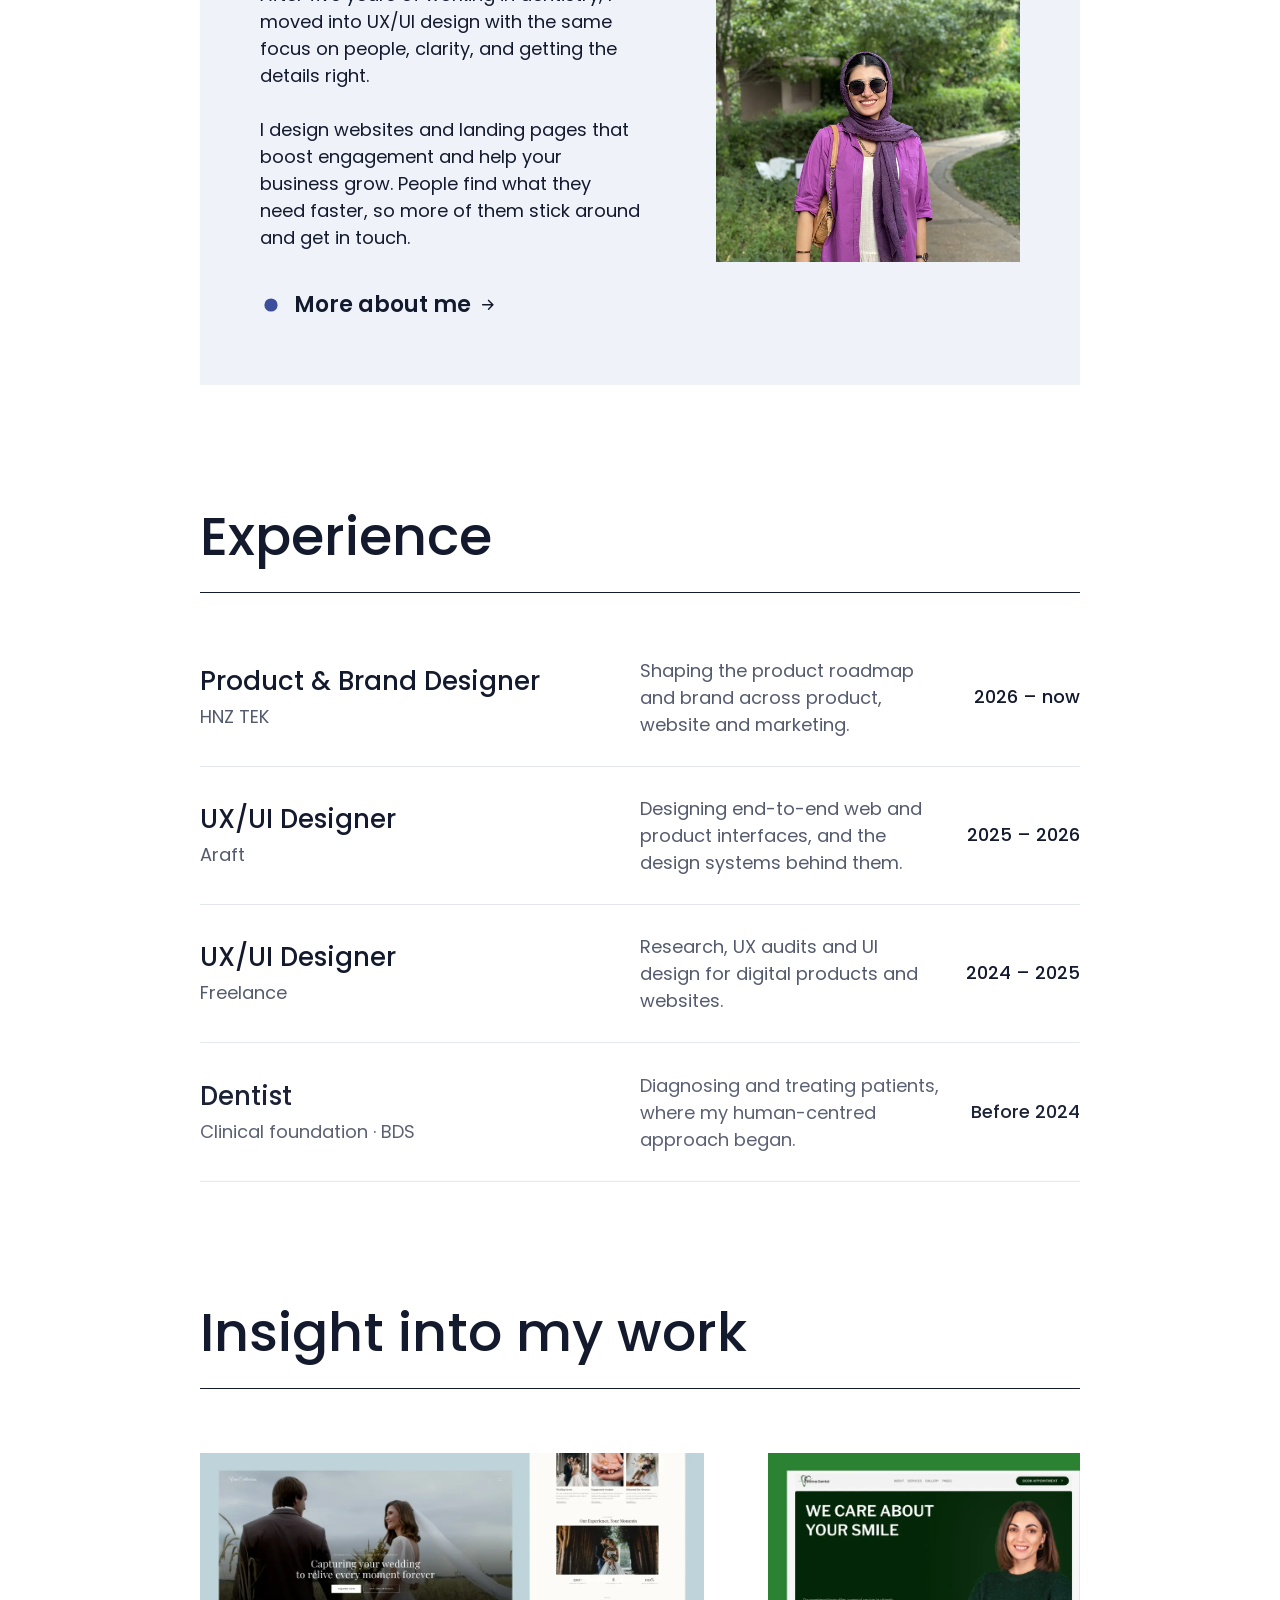
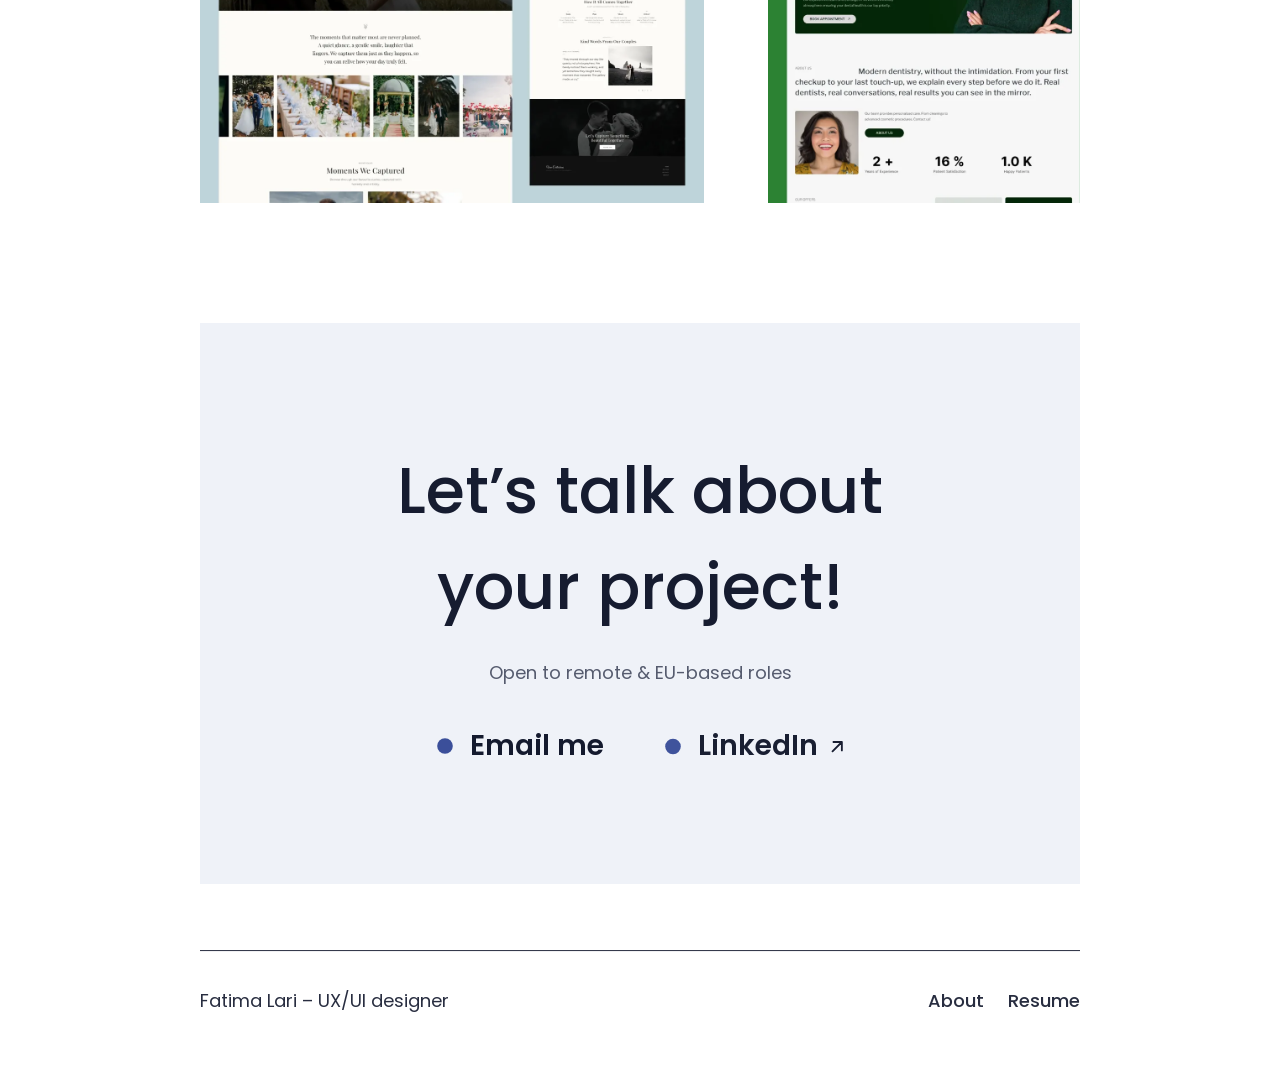
==== commit 79506d61: "Hero subtitle: 'creating human-centered experiences' Co-Authored-By: Claude Opus 5.5 <noreply@anthro" ====
--- a/index.html
+++ b/index.html
@@ -74,7 +74,7 @@
       <div class="hero__content">
         <div class="hero__head">
           <h1 class="hero__hello">Hello, I’m Fatima!</h1>
-          <p class="hero__subtitle"><span class="hero__line">I’m a UX/UI designer, who designs human-centered experiences that drive results.</span></p>
+          <p class="hero__subtitle"><span class="hero__line">I’m a UX/UI designer creating human-centered experiences that drive results.</span></p>
         </div>
         <!-- Tools strip: four identical groups scroll left in a loop
              (css/main.css); only the first is read by screen readers.
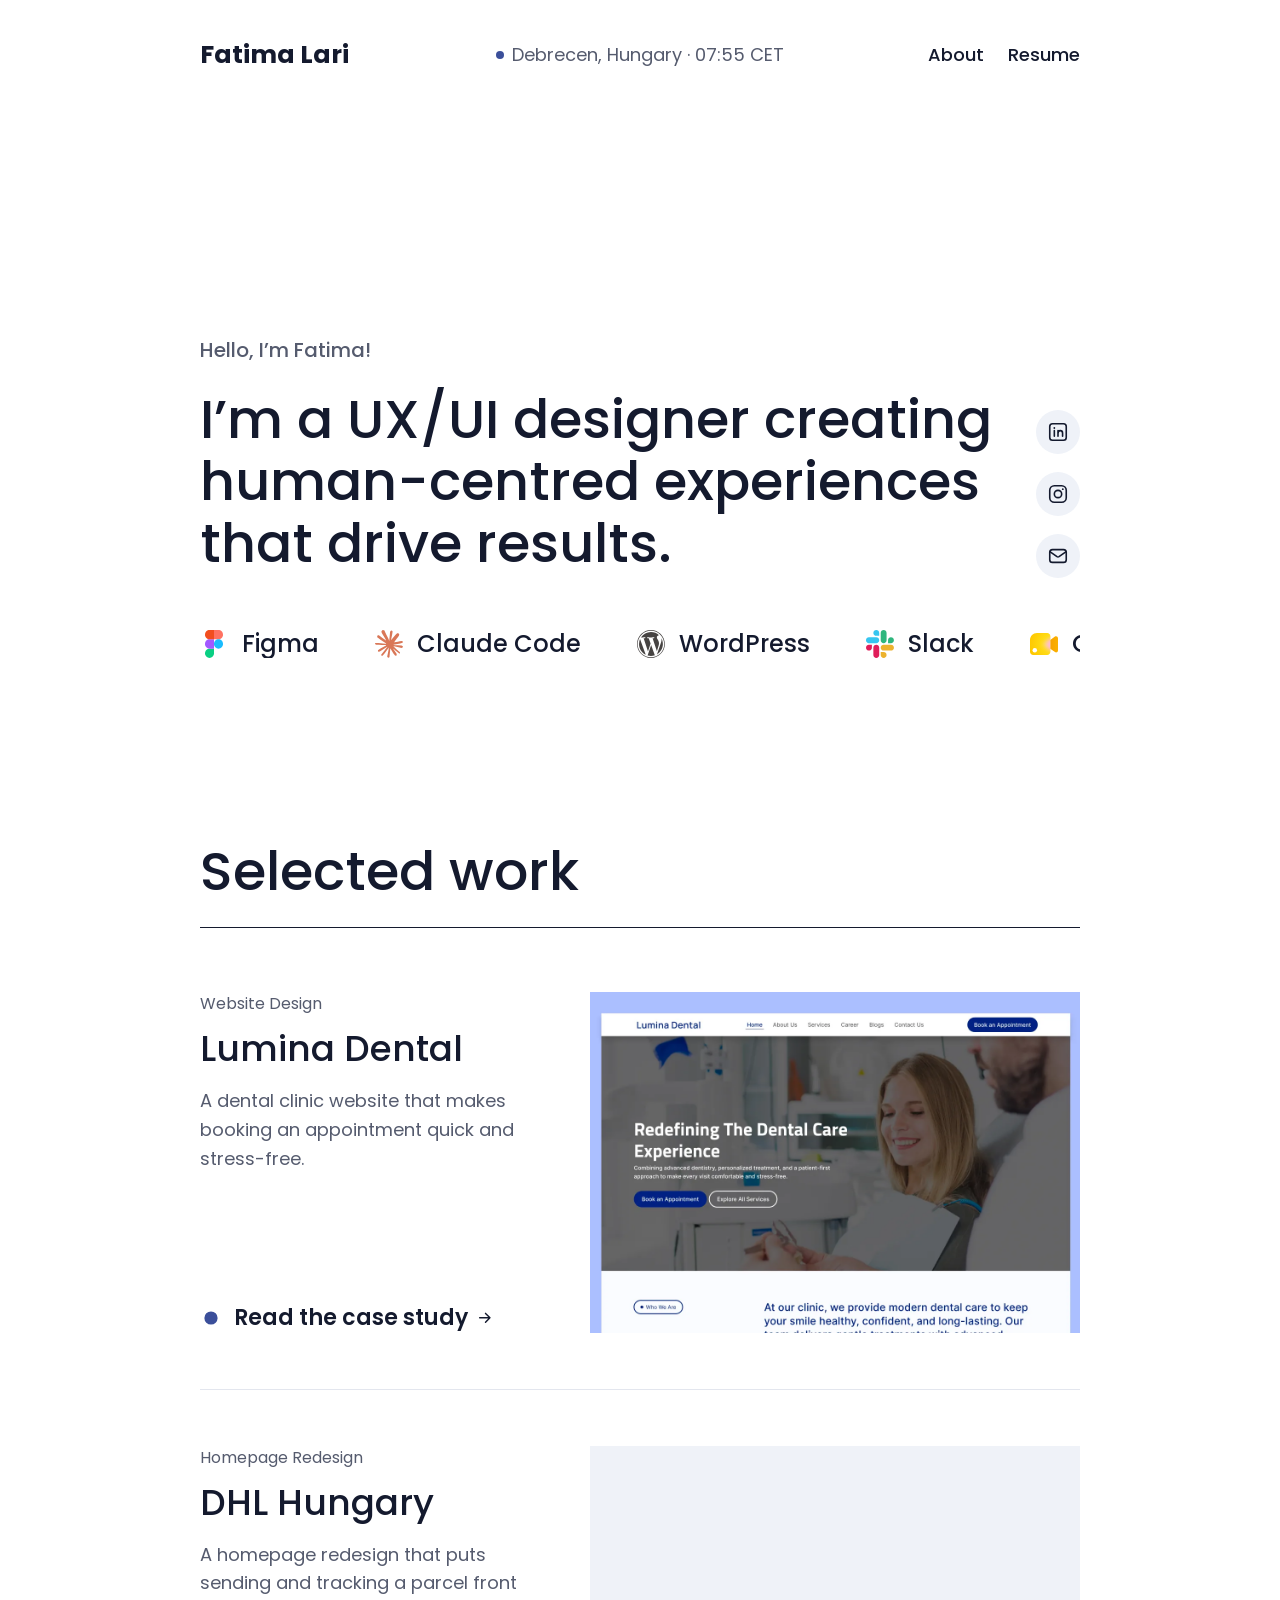
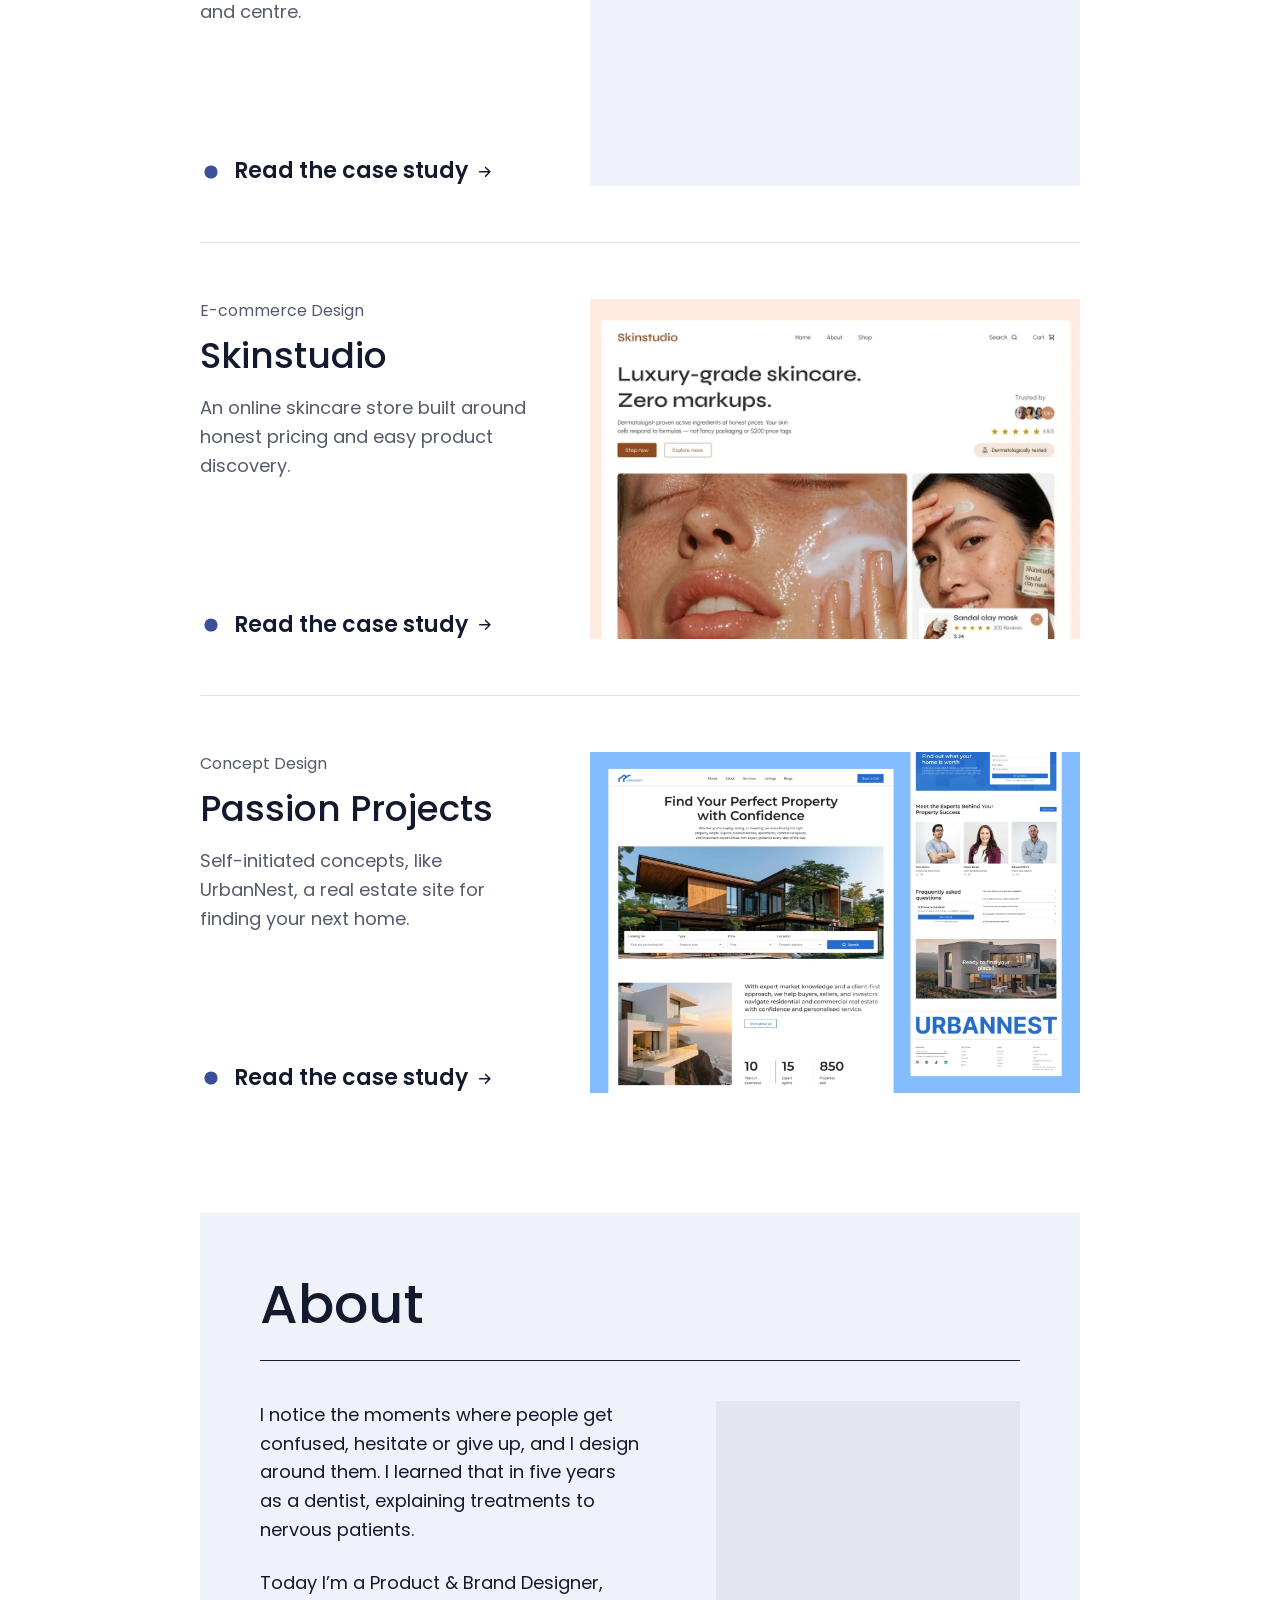
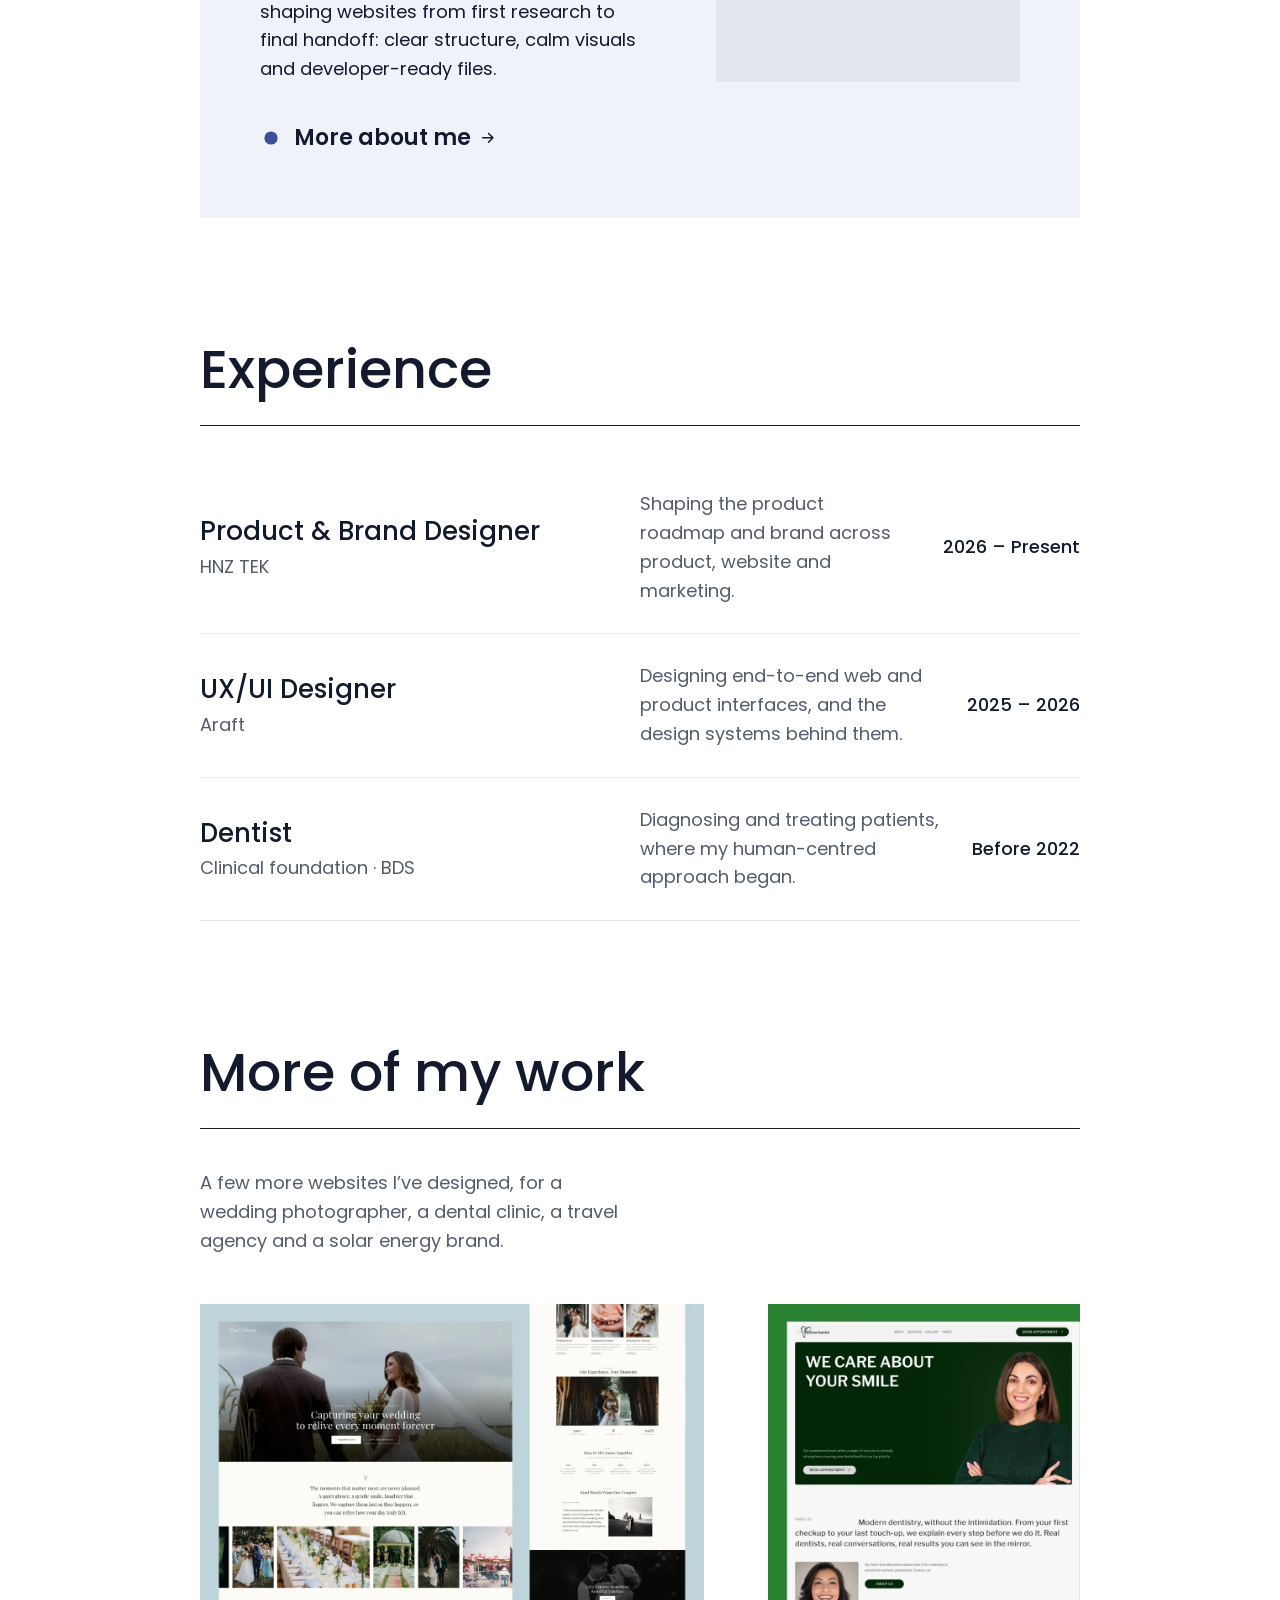
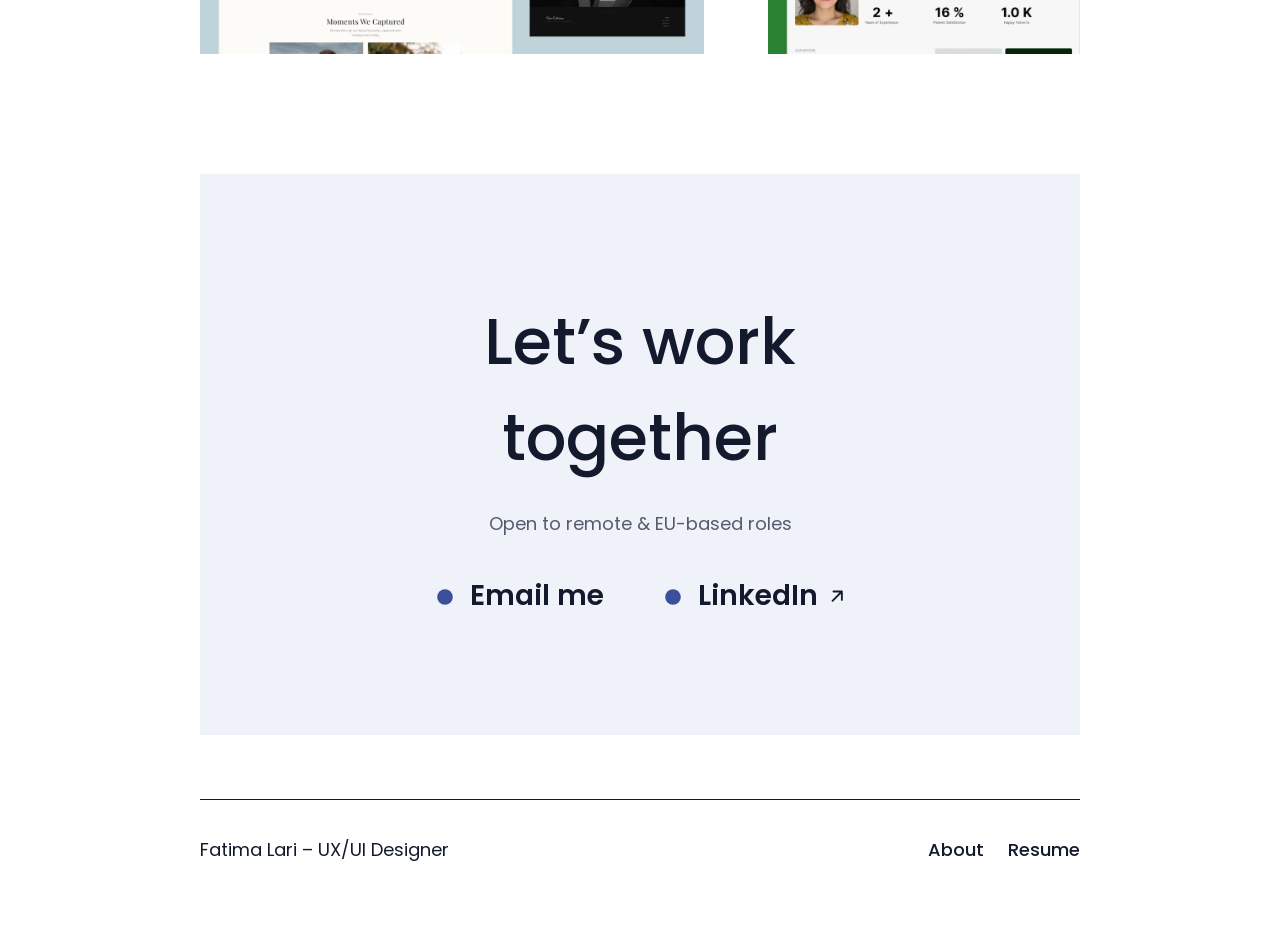
==== commit 00f3ec50: "Consistency pass: copy, spelling, type weights, hero spacing, About story, favicon and share image -" ====
--- a/index.html
+++ b/index.html
@@ -5,9 +5,17 @@
   <meta name="viewport" content="width=device-width, initial-scale=1">
   <title>Fatima Lari — UX/UI Designer</title>
   <meta name="description" content="Fatima Lari is a UX/UI designer based in Debrecen, Hungary.">
+  <link rel="icon" href="images/favicon.svg" type="image/svg+xml">
+  <link rel="apple-touch-icon" href="images/apple-touch-icon.png">
+  <meta property="og:type" content="website">
+  <meta property="og:title" content="Fatima Lari — UX/UI Designer">
+  <meta property="og:description" content="Fatima Lari is a UX/UI designer based in Debrecen, Hungary.">
+  <meta property="og:url" content="https://fatimalari.github.io/Portfolio-Oct-2026/">
+  <meta property="og:image" content="https://fatimalari.github.io/Portfolio-Oct-2026/images/og-image.png">
+  <meta name="twitter:card" content="summary_large_image">
   <link rel="preload" href="fonts/poppins-latin-500-normal.woff2" as="font" type="font/woff2" crossorigin>
-  <link rel="stylesheet" href="css/tokens.css?v=103">
-  <link rel="stylesheet" href="css/main.css?v=103">
+  <link rel="stylesheet" href="css/tokens.css?v=104">
+  <link rel="stylesheet" href="css/main.css?v=104">
   <script>
     /* Show the preloader once per visit, and never for reduced-motion users */
     (function () {
@@ -20,15 +28,15 @@
     /* Lets iOS Safari show :active (tap) states */
     document.addEventListener("touchstart", function () {}, { passive: true });
   </script>
-  <script src="js/preloader.js?v=103" defer></script>
-  <script src="js/vendor/gsap.min.js?v=103" defer></script>
-  <script src="js/vendor/ScrollTrigger.min.js?v=103" defer></script>
-  <script src="js/motion.js?v=103" defer></script>
-  <script src="js/social.js?v=103" defer></script>
-  <script src="js/buttons.js?v=103" defer></script>
-  <script src="js/clock.js?v=103" defer></script>
-  <script src="js/menu.js?v=103" defer></script>
-  <script src="js/header.js?v=103" defer></script>
+  <script src="js/preloader.js?v=104" defer></script>
+  <script src="js/vendor/gsap.min.js?v=104" defer></script>
+  <script src="js/vendor/ScrollTrigger.min.js?v=104" defer></script>
+  <script src="js/motion.js?v=104" defer></script>
+  <script src="js/social.js?v=104" defer></script>
+  <script src="js/buttons.js?v=104" defer></script>
+  <script src="js/clock.js?v=104" defer></script>
+  <script src="js/menu.js?v=104" defer></script>
+  <script src="js/header.js?v=104" defer></script>
 </head>
 <body>
   <div class="preloader" aria-hidden="true">
@@ -74,7 +82,7 @@
       <div class="hero__content">
         <div class="hero__head">
           <h1 class="hero__hello">Hello, I’m Fatima!</h1>
-          <p class="hero__subtitle"><span class="hero__line">I’m a UX/UI designer creating human-centered experiences that drive results.</span></p>
+          <p class="hero__subtitle"><span class="hero__line">I’m a UX/UI designer creating <span class="nowrap">human-centred</span> experiences that drive results.</span></p>
         </div>
         <!-- Tools strip: four identical groups scroll left in a loop
              (css/main.css); only the first is read by screen readers.
@@ -195,7 +203,7 @@
         <li class="work__item">
           <a class="work-card" href="#">
             <div class="work-card__text">
-              <p class="work-card__category">Ecommerce Design</p>
+              <p class="work-card__category">E-commerce Design</p>
               <h3 class="work-card__title">Skinstudio</h3>
               <p class="work-card__desc">An online skincare store built around honest pricing and easy product discovery.</p>
               <span class="button work-card__cta"><span class="button__dot" aria-hidden="true"></span><span class="button__label">Read the case study</span><svg class="button__arrow" viewBox="0 0 24 24" fill="none" stroke="currentColor" stroke-width="2" stroke-linecap="round" stroke-linejoin="round" aria-hidden="true"><path d="M5 12h14M13 6l6 6-6 6"/></svg></span>
@@ -212,7 +220,7 @@
         <li class="work__item">
           <a class="work-card" href="#">
             <div class="work-card__text">
-              <p class="work-card__category">For the fun of it</p>
+              <p class="work-card__category">Concept Design</p>
               <h3 class="work-card__title">Passion Projects</h3>
               <p class="work-card__desc">Self-initiated concepts, like UrbanNest, a real estate site for finding your next home.</p>
               <span class="button work-card__cta"><span class="button__dot" aria-hidden="true"></span><span class="button__label">Read the case study</span><svg class="button__arrow" viewBox="0 0 24 24" fill="none" stroke="currentColor" stroke-width="2" stroke-linecap="round" stroke-linejoin="round" aria-hidden="true"><path d="M5 12h14M13 6l6 6-6 6"/></svg></span>
@@ -235,8 +243,8 @@
 
         <div class="about__grid">
           <div class="about__text">
-            <p>After five years of working in dentistry, I moved into UX/UI design with the same focus on people, clarity, and getting the details right.</p>
-            <p>I design websites and landing pages that boost engagement and help your business grow. People find what they need faster, so more of them stick around and get in touch.</p>
+            <p>I notice the moments where people get confused, hesitate or give up, and I design around them. I learned that in five years as a dentist, explaining treatments to nervous patients.</p>
+            <p>Today I’m a Product &amp; Brand Designer, shaping websites from first research to final handoff: clear structure, calm visuals and developer-ready files.</p>
             <a class="button" href="about.html"><span class="button__dot" aria-hidden="true"></span><span class="button__label">More about me</span><svg class="button__arrow" viewBox="0 0 24 24" fill="none" stroke="currentColor" stroke-width="2" stroke-linecap="round" stroke-linejoin="round" aria-hidden="true"><path d="M5 12h14M13 6l6 6-6 6"/></svg></a>
           </div>
           <div class="about__media">
@@ -262,7 +270,7 @@
             <p class="experience-row__company">HNZ TEK</p>
           </div>
           <p class="experience-row__desc">Shaping the product roadmap and brand across product, website and marketing.</p>
-          <p class="experience-row__date">2026 – now</p>
+          <p class="experience-row__date">2026 – Present</p>
         </li>
         <li class="experience-row">
           <div>
@@ -274,25 +282,18 @@
         </li>
         <li class="experience-row">
           <div>
-            <h3 class="experience-row__role">UX/UI Designer</h3>
-            <p class="experience-row__company">Freelance</p>
-          </div>
-          <p class="experience-row__desc">Research, UX audits and UI design for digital products and websites.</p>
-          <p class="experience-row__date">2024 – 2025</p>
-        </li>
-        <li class="experience-row">
-          <div>
             <h3 class="experience-row__role">Dentist</h3>
             <p class="experience-row__company">Clinical foundation · BDS</p>
           </div>
           <p class="experience-row__desc">Diagnosing and treating patients, where my human-centred approach began.</p>
-          <p class="experience-row__date">Before 2024</p>
+          <p class="experience-row__date">Before 2022</p>
         </li>
       </ol>
     </section>
 
     <section class="section insights" id="insights" aria-labelledby="insights-title">
-      <h2 class="section-title" id="insights-title">Insight into my work</h2>
+      <h2 class="section-title" id="insights-title">More of my work</h2>
+      <p class="insights__intro">A few more websites I’ve designed, for a wedding photographer, a dental clinic, a travel agency and a solar energy brand.</p>
 
       <!-- Marquee: the second group repeats the first so the loop is seamless;
            keep both groups identical (the copy has empty alt text). -->
@@ -358,7 +359,7 @@
   <footer class="site-footer" id="contact">
     <div class="site-footer__panel">
       <div class="contact">
-        <h2 class="contact__title">Let’s talk about <span class="nowrap">your project!</span></h2>
+        <h2 class="contact__title">Let’s work <span class="nowrap">together</span></h2>
         <p class="contact__note">Open to remote &amp; EU-based roles</p>
         <div class="contact__actions">
           <a class="button" href="mailto:fatima.lari07@gmail.com"><span class="button__dot" aria-hidden="true"></span><span class="button__label">Email me</span></a>
@@ -368,7 +369,7 @@
     </div>
 
     <div class="site-footer__bar">
-      <p class="site-footer__name">Fatima Lari – UX/UI designer</p>
+      <p class="site-footer__name">Fatima Lari – UX/UI Designer</p>
       <nav class="site-footer__nav" aria-label="Footer">
         <a href="about.html">About</a>
         <a href="resume.html">Resume</a>
--- a/css/main.css
+++ b/css/main.css
@@ -74,6 +74,7 @@
   position: relative; /* holds the hover underline */
   display: inline-block;
   font-size: var(--text-primary-size);
+  font-weight: var(--weight-medium);
   line-height: 1;
   color: var(--color-text);
   text-decoration: none;
@@ -223,11 +224,11 @@
 /* Hero */
 .hero {
   position: relative;
-  min-height: 100vh;
-  min-height: 100svh;
+  min-height: 80vh;
+  min-height: 80svh;
   display: flex;
   align-items: flex-end;
-  padding: 120px var(--gutter) 62px;
+  padding: 160px var(--gutter) 62px;
 }
 
 .hero__content { flex: 1; min-width: 0; } /* lets the tools strip clip instead of widening the page */
@@ -338,7 +339,7 @@
   --tile-gap: 18px;
   position: absolute;
   right: var(--gutter);
-  top: calc(40% - (3 * var(--tile) + 2 * var(--tile-gap)) / 2); /* 3 circles */
+  bottom: 142px; /* bottom of the column lines up with the subtitle's last line, above the tools strip */
   display: flex;
   flex-direction: column;
   gap: var(--tile-gap);
@@ -475,7 +476,8 @@
     align-items: stretch;
     justify-content: flex-end;
     gap: 24px;
-    padding: 96px var(--gutter) 40px;
+    min-height: 0; /* phones: no tall empty space above the intro */
+    padding: 140px var(--gutter) 40px;
   }
   .hero__content { flex: none; }
   .hero__head { gap: 24px; }
@@ -631,11 +633,11 @@
 .about__text { flex: 0 0 50%; }
 
 .about__text p {
-  margin: 0 0 27px;
-  line-height: 1.5;
-}
-
-.about__text .button { margin-top: 13px; }
+  margin: 0 0 24px;
+  line-height: 1.6;
+}
+
+.about__text .button { margin-top: 16px; }
 
 /* Photo: 424:392 frame, right column (about 40% of the panel's content) */
 .about__media {
@@ -754,7 +756,39 @@
   object-fit: cover;
 }
 
+/* How I work (about.html): three short principles side by side */
+.approach__list {
+  display: grid;
+  grid-template-columns: repeat(3, 1fr);
+  gap: 32px;
+  margin: 0;
+  padding: 0;
+  list-style: none;
+}
+
+.approach__title {
+  margin: 0 0 12px;
+  font-size: 26px;
+  font-weight: var(--weight-medium);
+  line-height: 1.3;
+}
+
+.approach__text {
+  margin: 0;
+  line-height: 1.6;
+  color: var(--color-text-muted);
+}
+
+.insights__intro {
+  max-width: 50%;
+  margin: -24px 0 48px;
+  line-height: 1.6;
+  color: var(--color-text-muted);
+}
+
 @media (max-width: 767px) {
+  .approach__list { grid-template-columns: 1fr; gap: 28px; }
+  .insights__intro { max-width: none; margin: -8px 0 32px; }
   .beyond__text { max-width: none; margin-bottom: 32px; }
   .beyond__gallery { grid-template-columns: 1fr; gap: 20px; }
 }
@@ -807,6 +841,7 @@
 
 .resume-row__date {
   margin: 0;
+  font-weight: var(--weight-medium);
   color: var(--color-text);
   line-height: 1.5;
 }
@@ -829,6 +864,7 @@
 .resume-row__points li::marker { color: var(--color-accent); }
 
 .resume-summary {
+  max-width: 44em; /* same measure as the experience bullets */
   margin: 48px 0 0;
   line-height: 1.6;
 }
@@ -929,7 +965,7 @@
   max-width: 22em;
   margin: 0;
   color: var(--color-text-muted);
-  line-height: 1.5;
+  line-height: 1.6;
 }
 
 .experience-row__date {
@@ -1093,7 +1129,6 @@
     padding: 80px 24px;
   }
   .contact__title { line-height: 1.3; }
-  .contact .button { margin-top: 32px; }
   .site-footer__bar {
     flex-direction: column;
     align-items: flex-start;
@@ -1211,7 +1246,7 @@
 @media (max-width: 767px) {
   .button { --dot: 18px; gap: 10px; font-size: 19px; }
   .contact .button { --dot: 20px; font-size: 22px; }
-  .contact__actions { gap: 16px 36px; }
+  .contact__actions { gap: 12px 28px; margin-top: 28px; }
 }
 
 @media (max-width: 767px) {
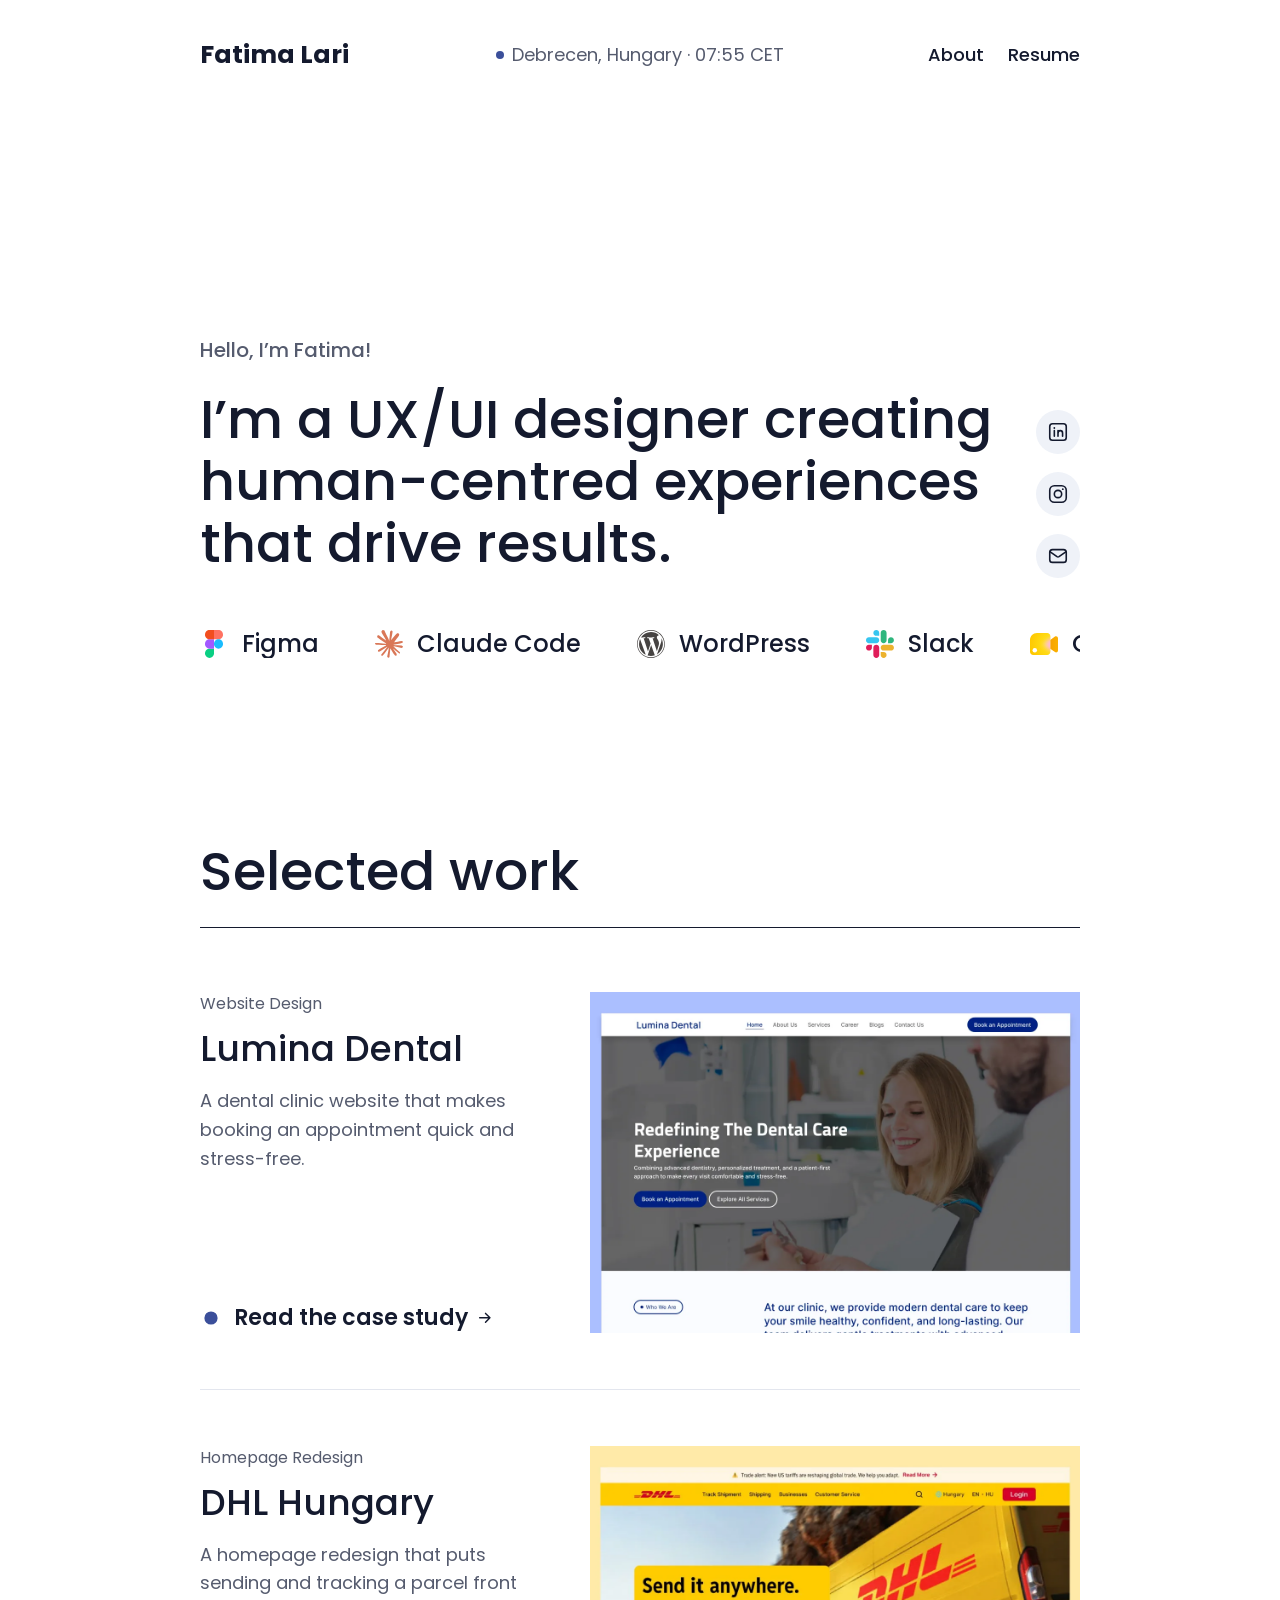
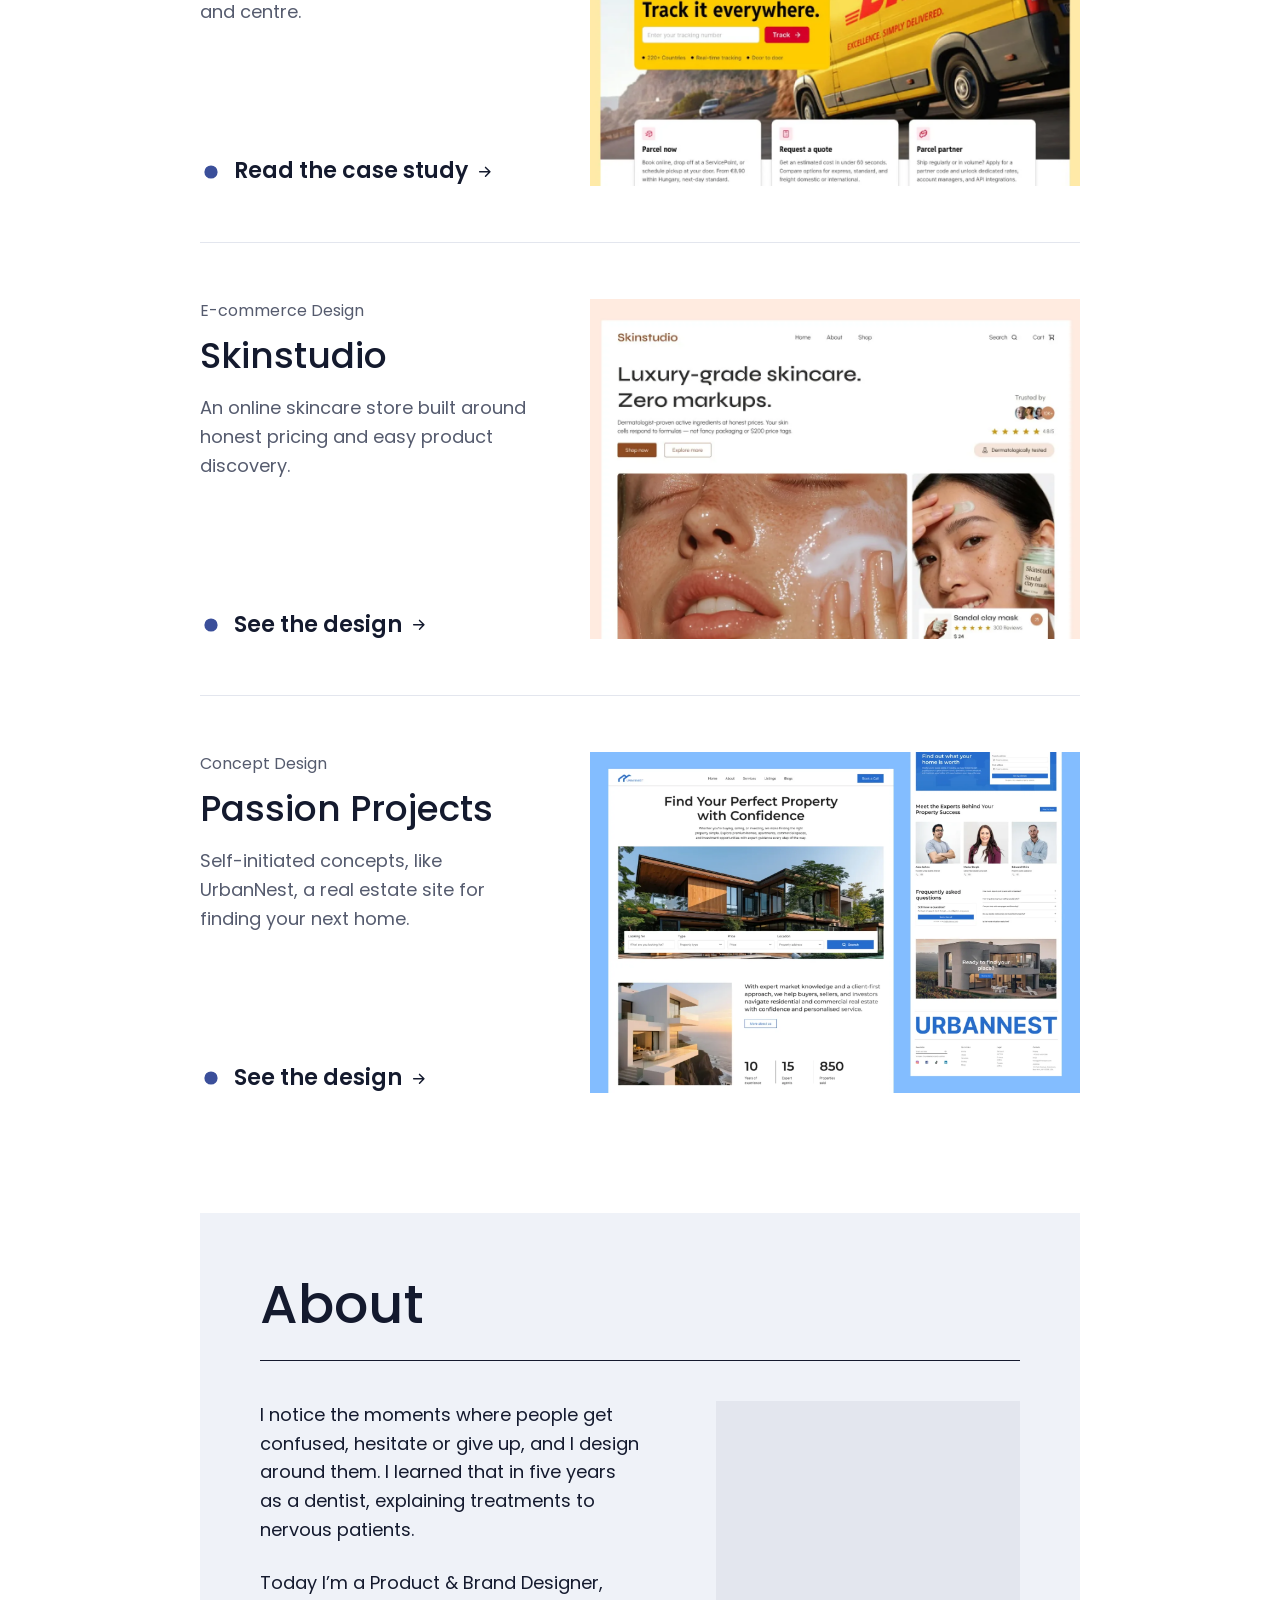
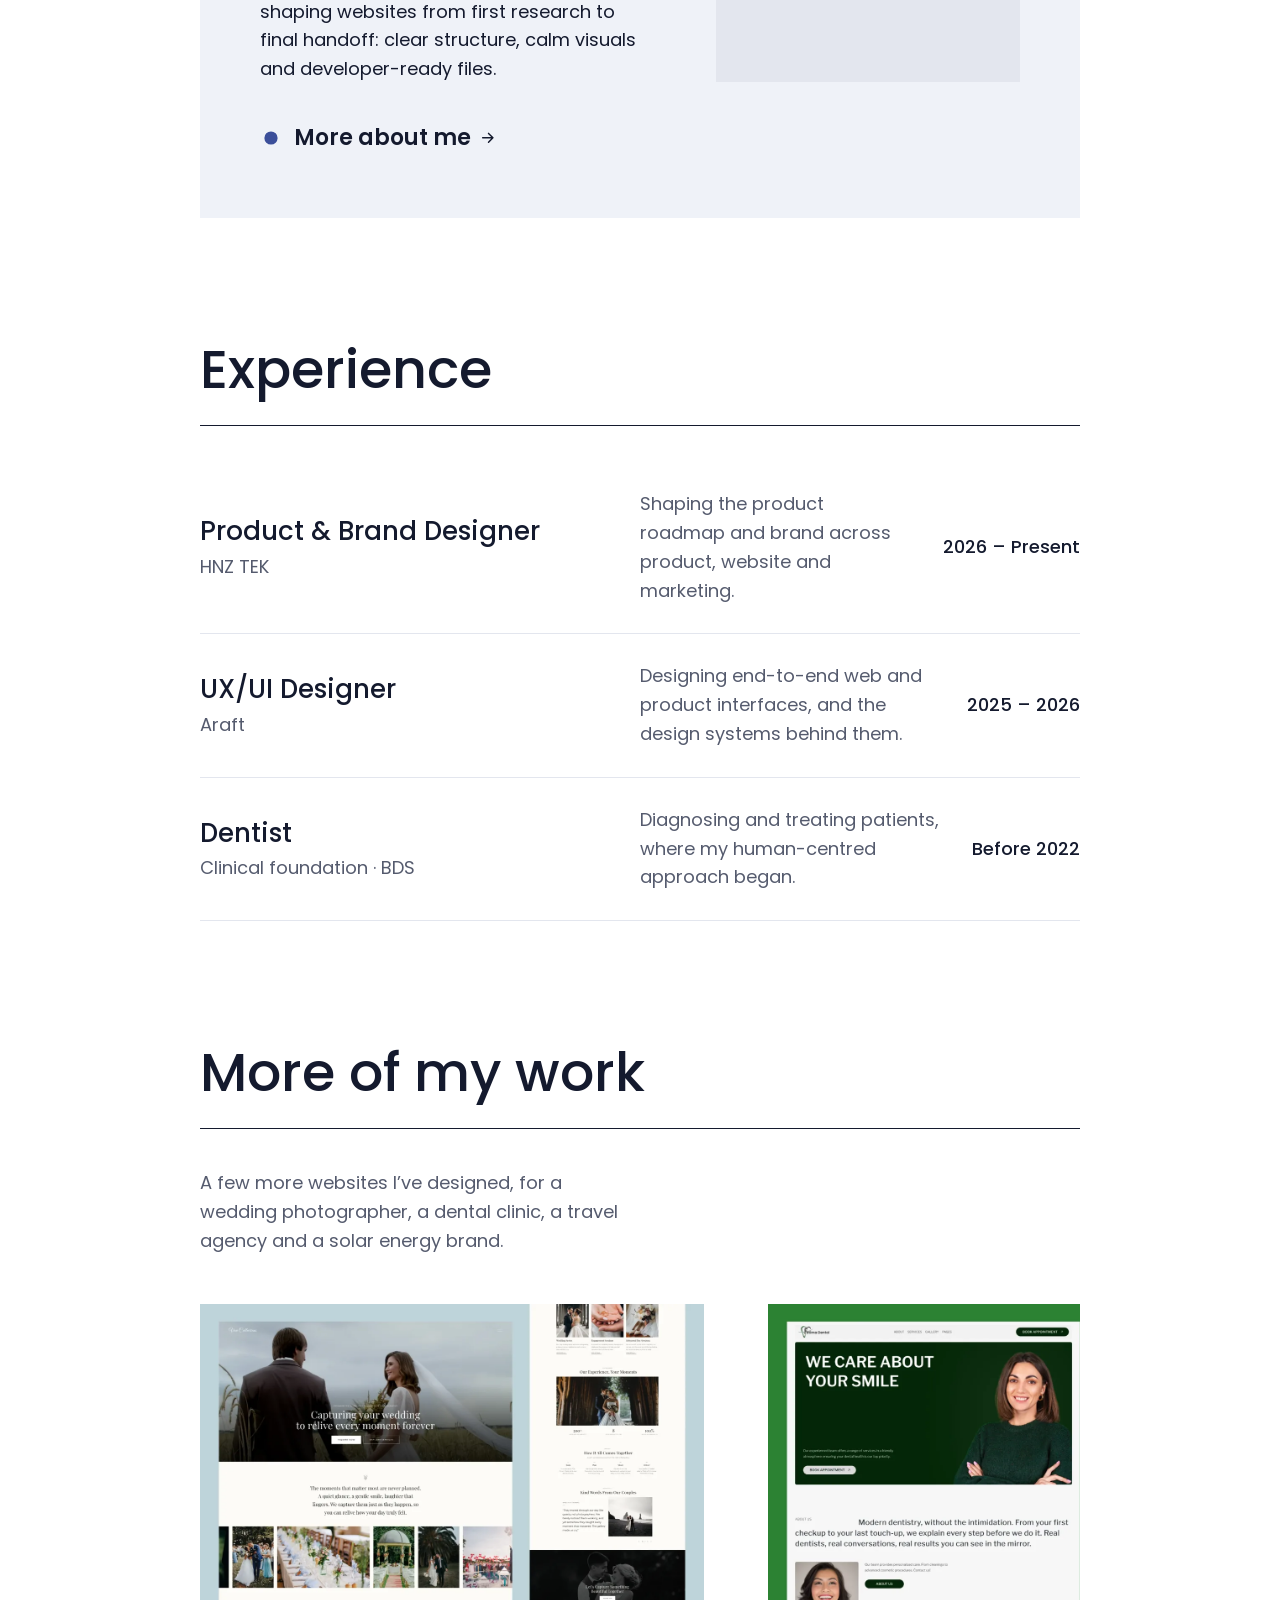
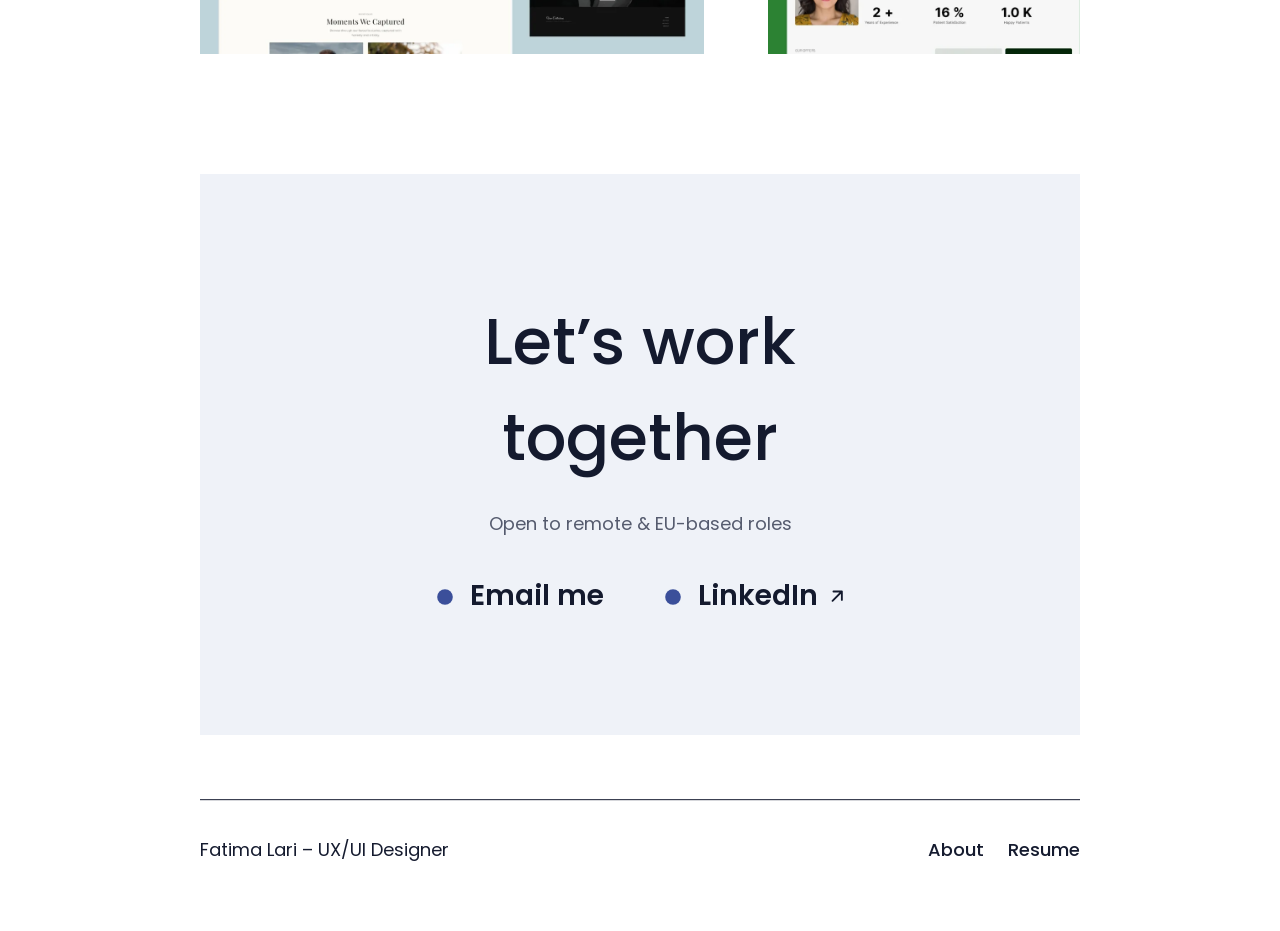
==== commit f8f7b1ff: "Work: 'See the design' CTA for Skinstudio and Passion Projects Co-Authored-By: Claude Opus 5.5 <nore" ====
--- a/index.html
+++ b/index.html
@@ -206,7 +206,7 @@
               <p class="work-card__category">E-commerce Design</p>
               <h3 class="work-card__title">Skinstudio</h3>
               <p class="work-card__desc">An online skincare store built around honest pricing and easy product discovery.</p>
-              <span class="button work-card__cta"><span class="button__dot" aria-hidden="true"></span><span class="button__label">Read the case study</span><svg class="button__arrow" viewBox="0 0 24 24" fill="none" stroke="currentColor" stroke-width="2" stroke-linecap="round" stroke-linejoin="round" aria-hidden="true"><path d="M5 12h14M13 6l6 6-6 6"/></svg></span>
+              <span class="button work-card__cta"><span class="button__dot" aria-hidden="true"></span><span class="button__label">See the design</span><svg class="button__arrow" viewBox="0 0 24 24" fill="none" stroke="currentColor" stroke-width="2" stroke-linecap="round" stroke-linejoin="round" aria-hidden="true"><path d="M5 12h14M13 6l6 6-6 6"/></svg></span>
             </div>
             <div class="work-card__media">
               <picture>
@@ -223,7 +223,7 @@
               <p class="work-card__category">Concept Design</p>
               <h3 class="work-card__title">Passion Projects</h3>
               <p class="work-card__desc">Self-initiated concepts, like UrbanNest, a real estate site for finding your next home.</p>
-              <span class="button work-card__cta"><span class="button__dot" aria-hidden="true"></span><span class="button__label">Read the case study</span><svg class="button__arrow" viewBox="0 0 24 24" fill="none" stroke="currentColor" stroke-width="2" stroke-linecap="round" stroke-linejoin="round" aria-hidden="true"><path d="M5 12h14M13 6l6 6-6 6"/></svg></span>
+              <span class="button work-card__cta"><span class="button__dot" aria-hidden="true"></span><span class="button__label">See the design</span><svg class="button__arrow" viewBox="0 0 24 24" fill="none" stroke="currentColor" stroke-width="2" stroke-linecap="round" stroke-linejoin="round" aria-hidden="true"><path d="M5 12h14M13 6l6 6-6 6"/></svg></span>
             </div>
             <div class="work-card__media">
               <picture>
